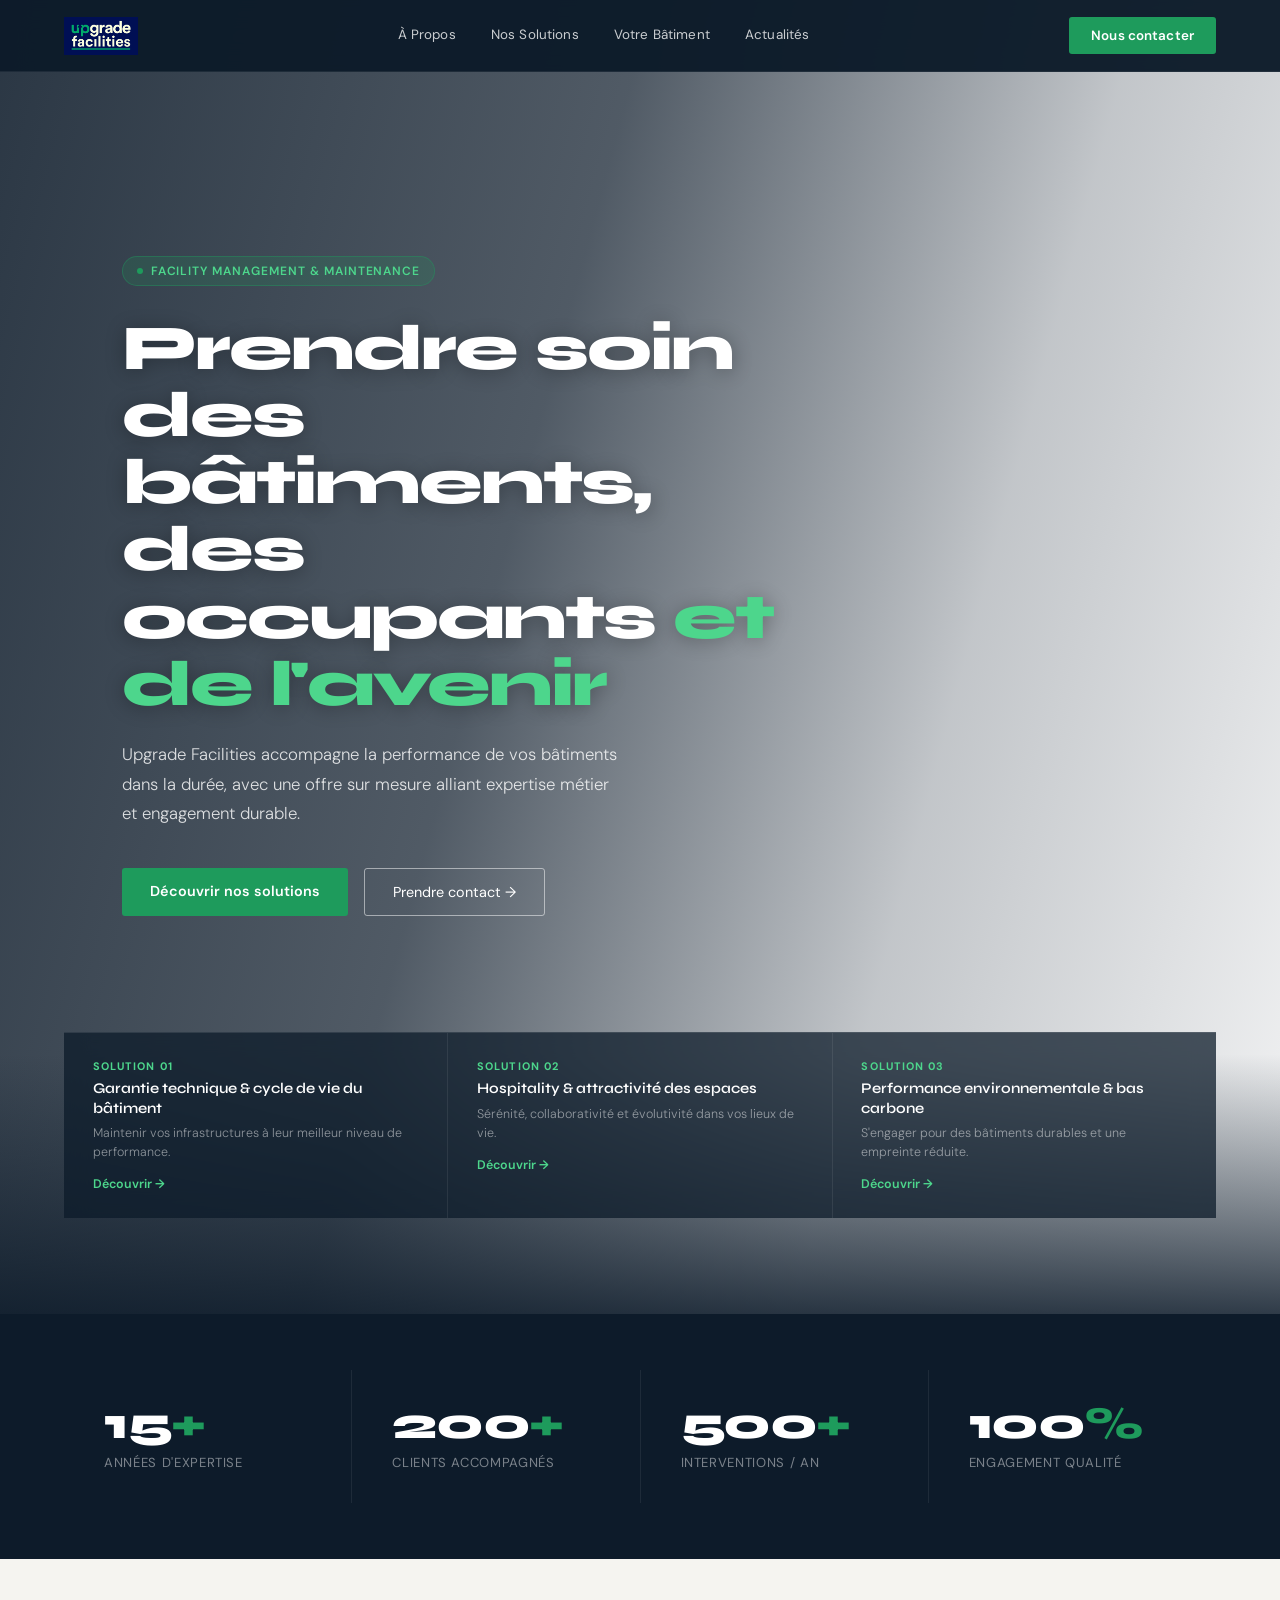
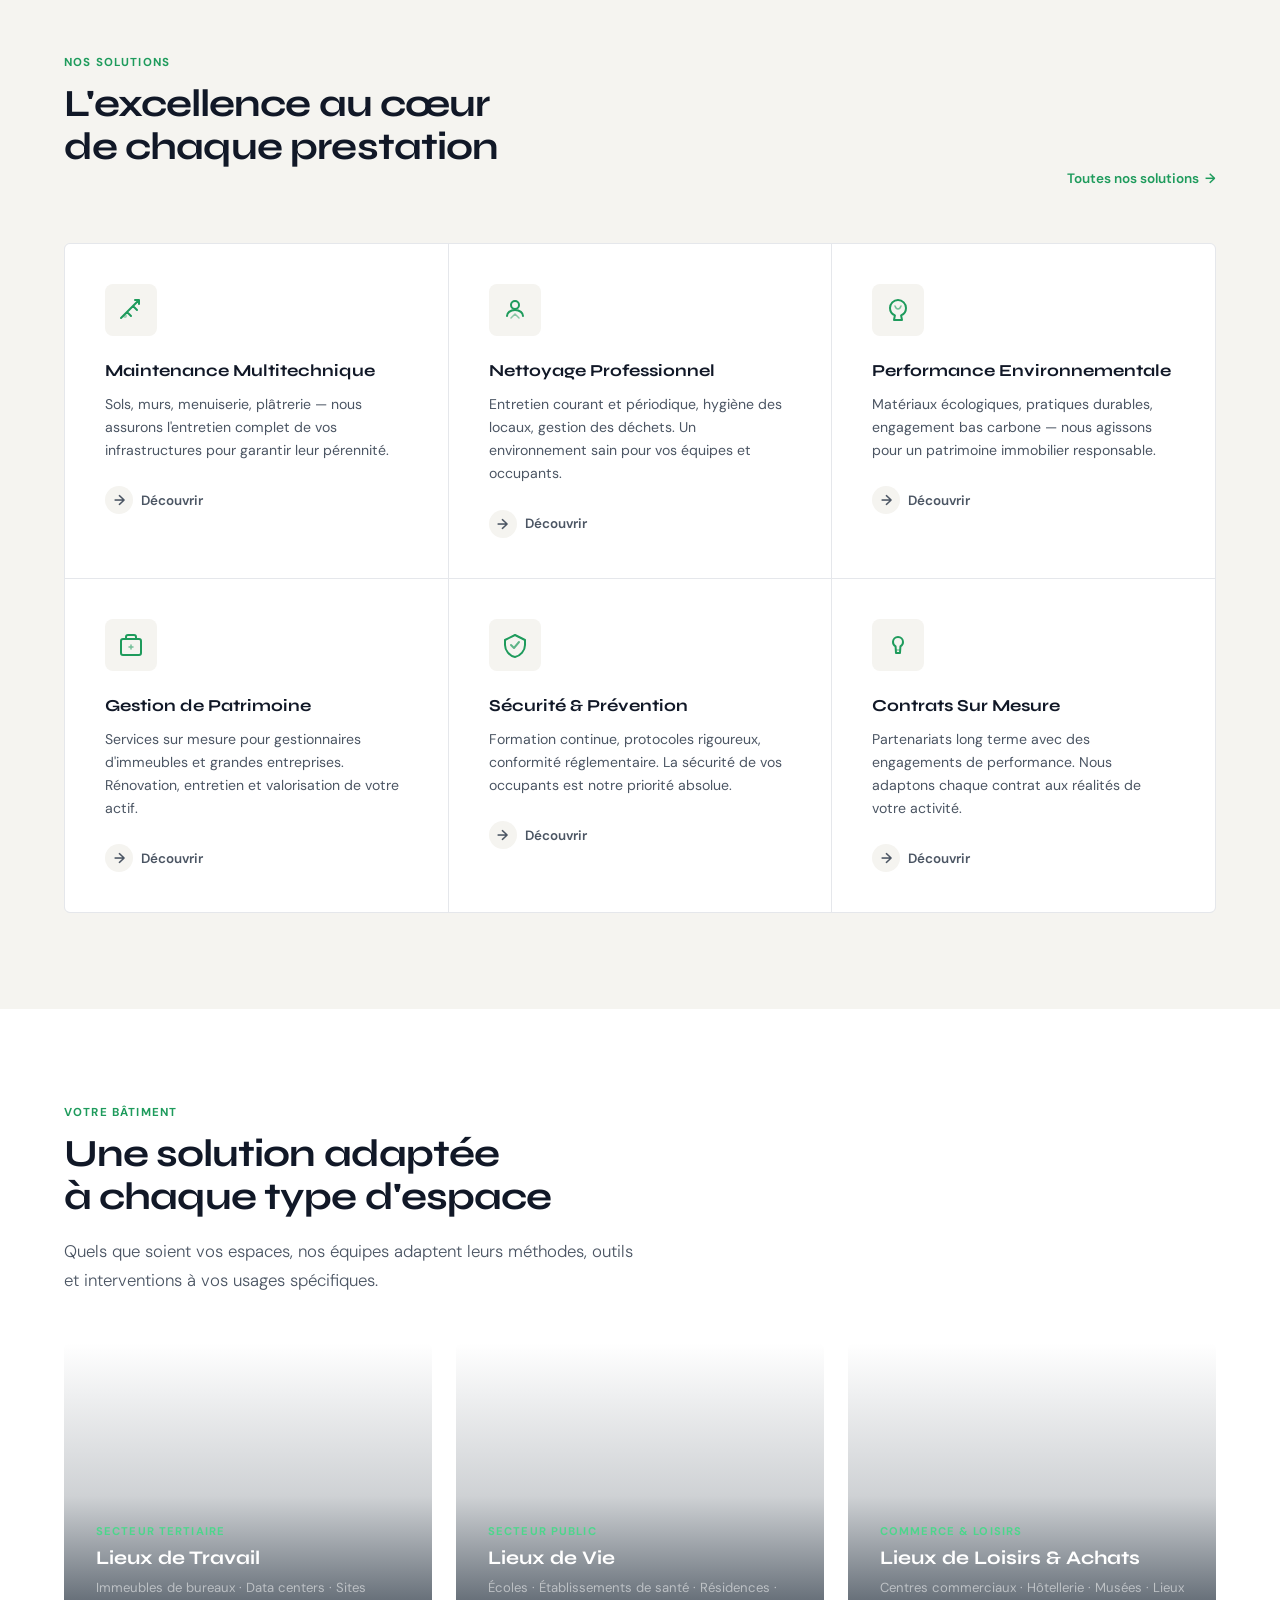
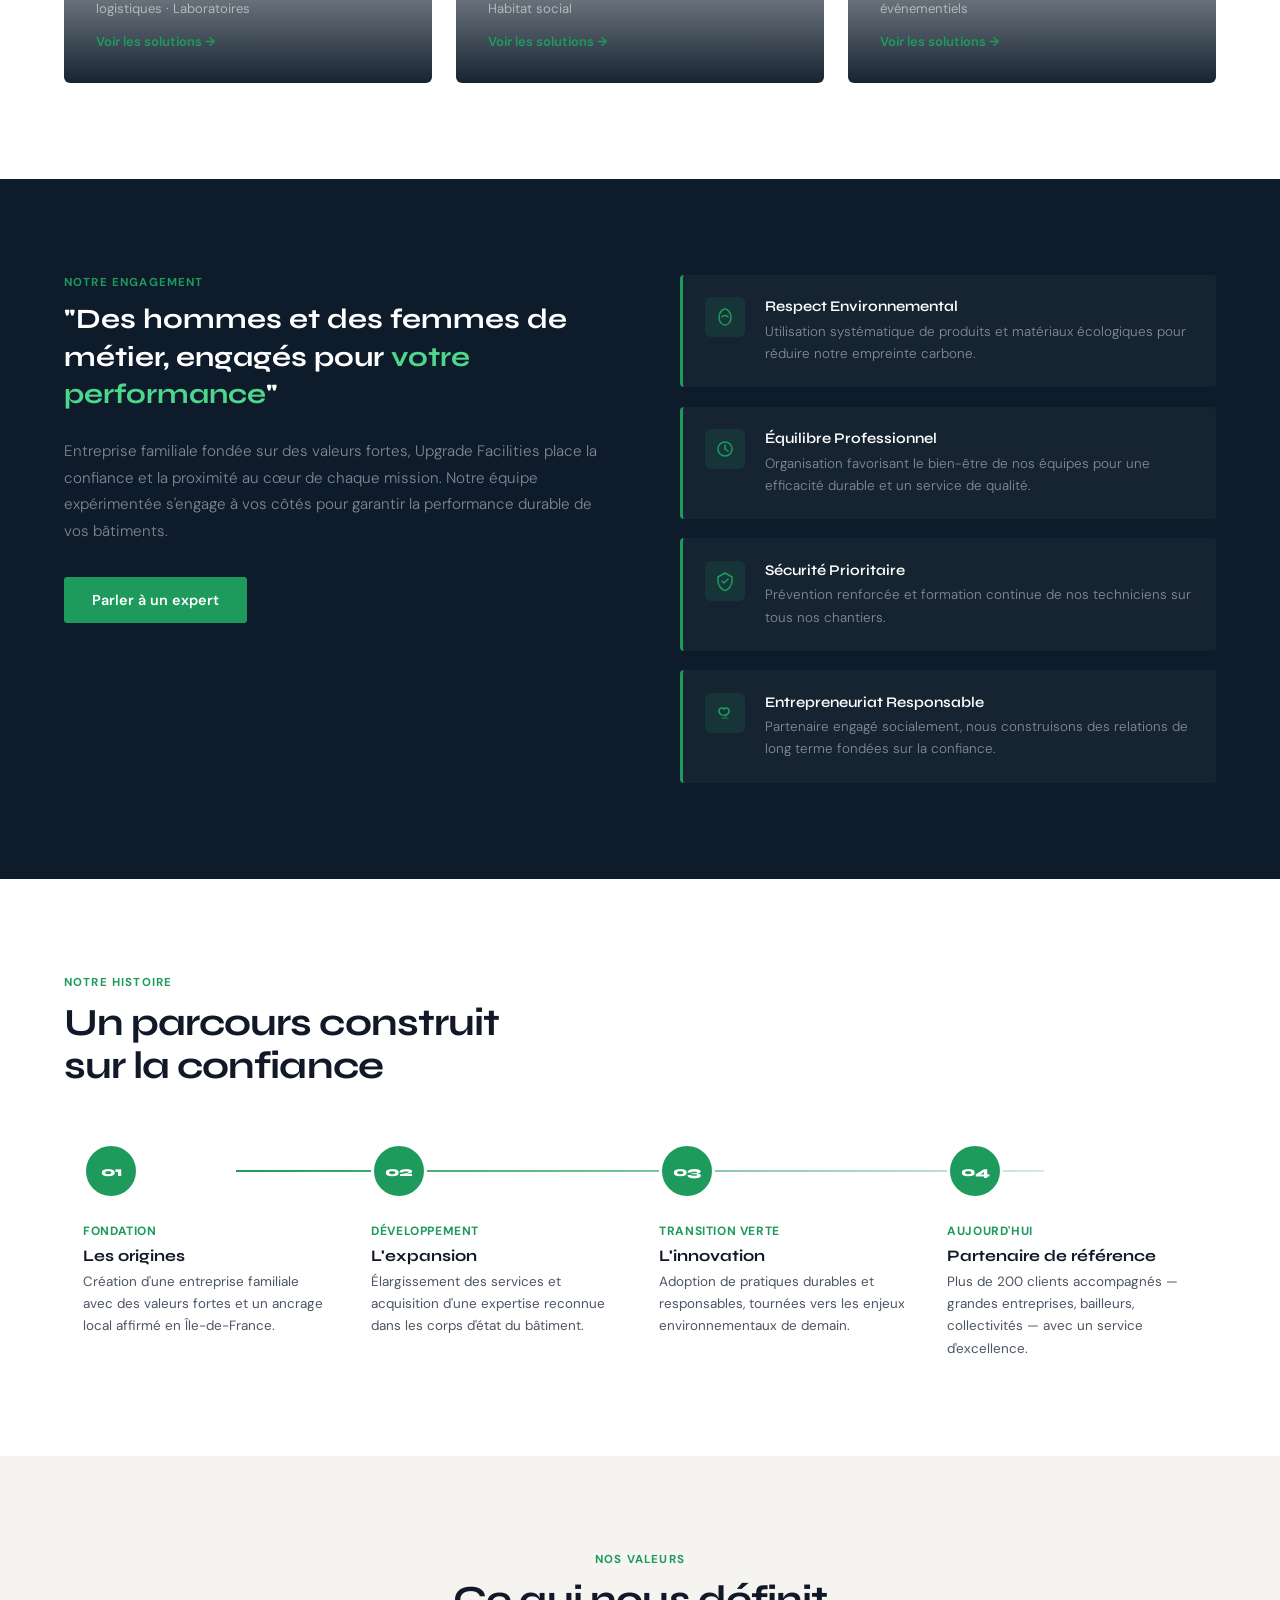
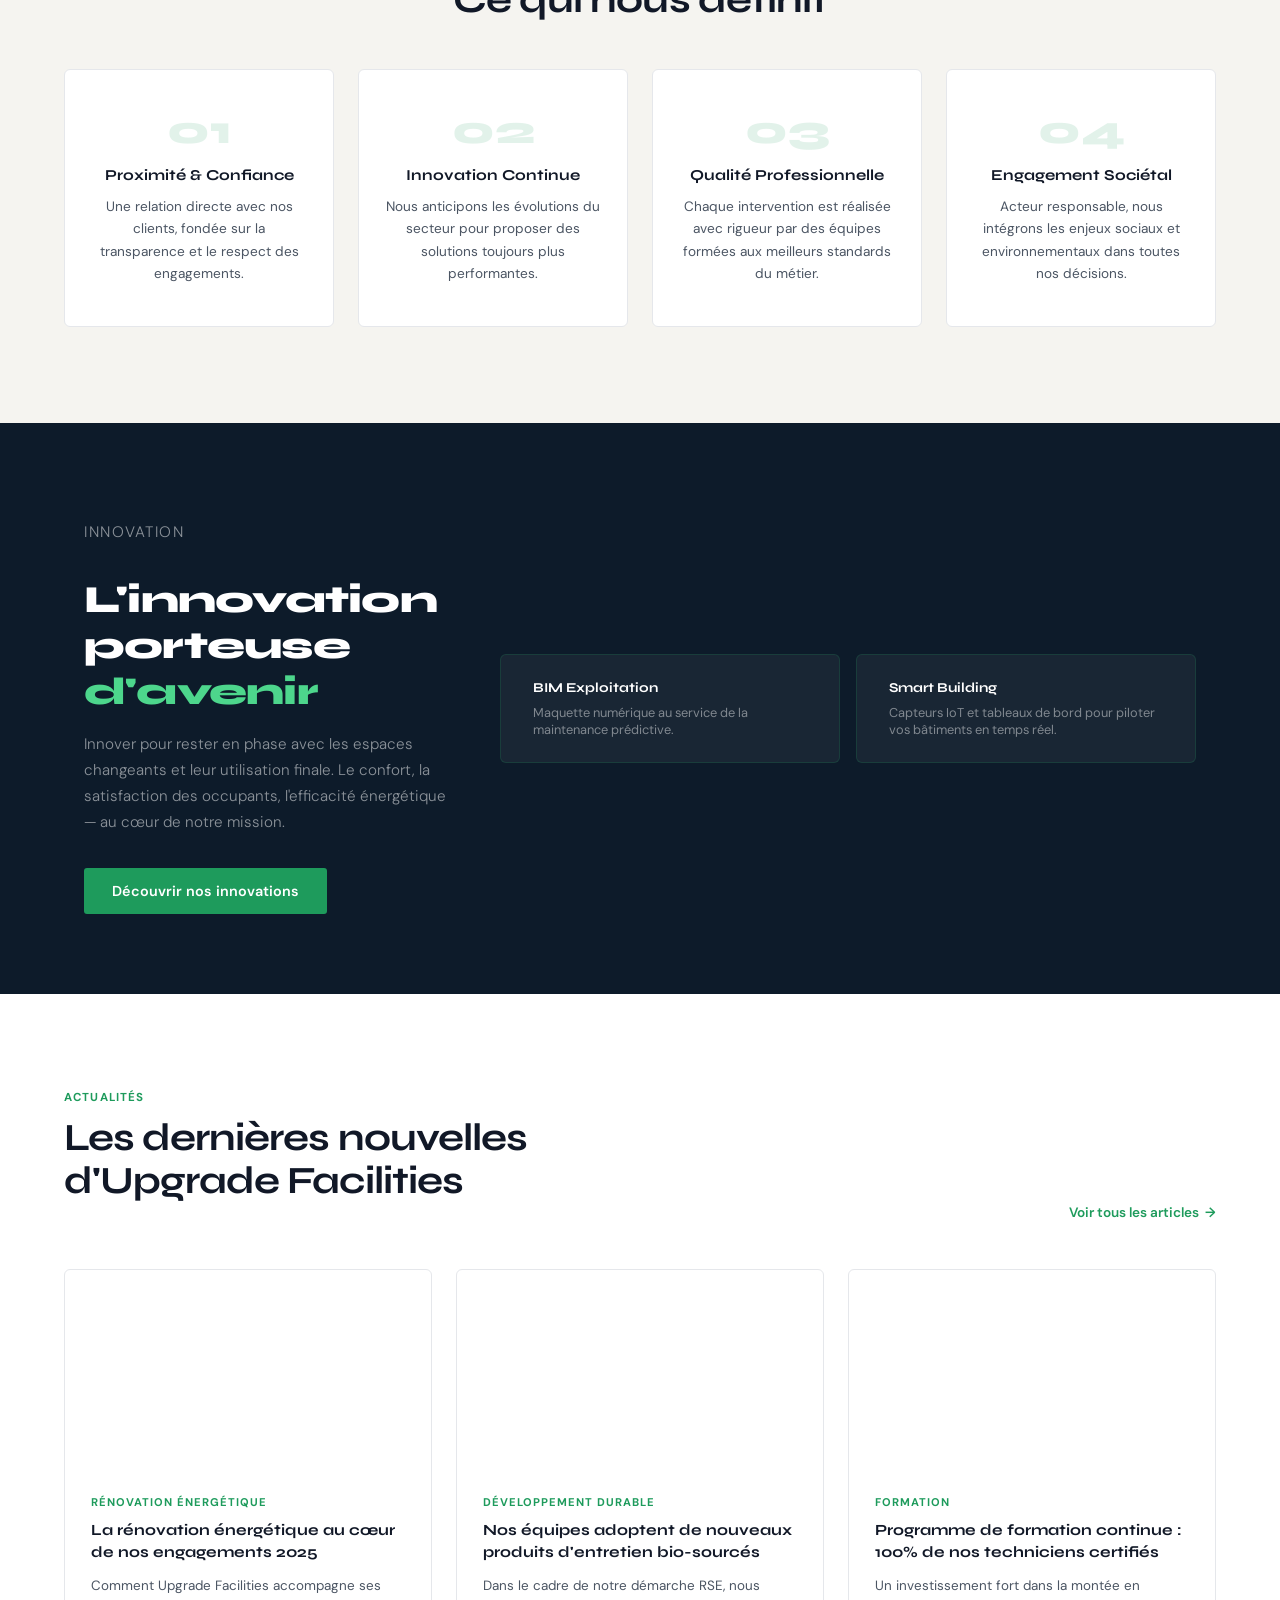
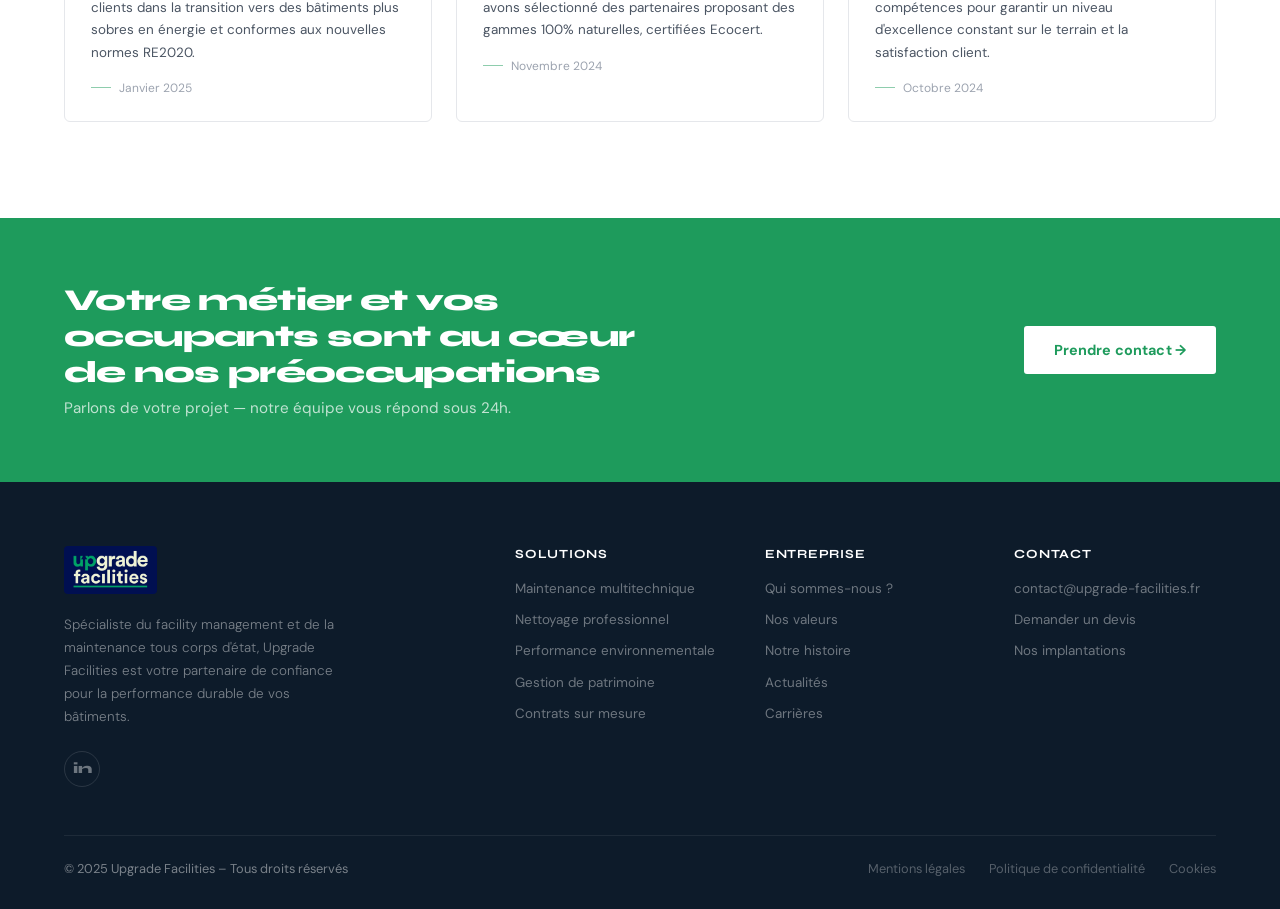
==== index.html @ ddbb6e80 "Add files via upload" ====
<!DOCTYPE html>
<html lang="fr">
<head>
<meta charset="UTF-8">
<meta name="viewport" content="width=device-width, initial-scale=1.0">
<title>Upgrade Facilities – Facility Management & Maintenance</title>
<meta name="description" content="Upgrade Facilities, spécialiste du facility management et de la maintenance tous corps d'état. Solutions sur mesure pour la performance durable de vos bâtiments.">
<link href="https://fonts.googleapis.com/css2?family=Syne:wght@400;600;700;800&family=DM+Sans:ital,wght@0,300;0,400;0,500;1,300&display=swap" rel="stylesheet">
<link rel="stylesheet" href="style.css">
</head>
<body>

<!-- NAV -->
<nav id="navbar">
  <div class="nav-inner">
    <a href="#" class="nav-logo"><img src="[data-uri]" alt="Upgrade Facilities"></a>
    <ul class="nav-links">
      <li class="nav-item">
        <a href="#histoire">À Propos</a>
        <div class="dropdown">
          <a href="#histoire">Qui sommes-nous ?</a>
          <a href="#histoire">Nos valeurs</a>
          <a href="#histoire">Notre histoire</a>
        </div>
      </li>
      <li class="nav-item">
        <a href="#solutions">Nos Solutions</a>
        <div class="dropdown">
          <a href="#solutions">Maintenance multitechnique</a>
          <a href="#solutions">Nettoyage professionnel</a>
          <a href="#solutions">Performance environnementale</a>
          <a href="#solutions">Gestion de patrimoine</a>
          <a href="#solutions">Sécurité &amp; Prévention</a>
        </div>
      </li>
      <li class="nav-item">
        <a href="#batiments">Votre Bâtiment</a>
        <div class="dropdown">
          <a href="#batiments">Lieux de travail</a>
          <a href="#batiments">Lieux de vie</a>
          <a href="#batiments">Lieux de loisirs / achats</a>
        </div>
      </li>
      <li class="nav-item"><a href="#actualites">Actualités</a></li>
    </ul>
    <a href="#contact" class="nav-cta">Nous contacter</a>
    <button class="hamburger" id="hamburger" aria-label="Menu" aria-expanded="false">
      <span></span><span></span><span></span>
    </button>
  </div>
</nav>

<!-- MOBILE MENU -->
<div class="mobile-menu" id="mobileMenu">
  <a href="#histoire" class="mobile-link">À Propos</a>
  <a href="#solutions" class="mobile-link">Nos Solutions</a>
  <a href="#batiments" class="mobile-link">Votre Bâtiment</a>
  <a href="#actualites" class="mobile-link">Actualités</a>
  <a href="#contact" class="cta-mobile">Nous contacter →</a>
</div>

<!-- HERO -->
<section class="hero">
  <div class="hero-photo"></div>
  <div class="hero-overlay"></div>
  <div class="hero-overlay-bottom"></div>
  <div class="hero-inner">
    <div class="hero-tag">Facility Management &amp; Maintenance</div>
    <h1>Prendre soin des bâtiments,<br>des occupants <em>et de l'avenir</em></h1>
    <p class="hero-sub">Upgrade Facilities accompagne la performance de vos bâtiments dans la durée, avec une offre sur mesure alliant expertise métier et engagement durable.</p>
    <div class="hero-actions">
      <a href="#solutions" class="btn-green">Découvrir nos solutions</a>
      <a href="#contact" class="btn-outline">Prendre contact →</a>
    </div>
  </div>
  <div class="hero-solutions fade-in">
    <a href="#solutions" class="hero-sol-item">
      <span class="hero-sol-label">Solution 01</span>
      <span class="hero-sol-title">Garantie technique &amp; cycle de vie du bâtiment</span>
      <span class="hero-sol-desc">Maintenir vos infrastructures à leur meilleur niveau de performance.</span>
      <span class="hero-sol-link">Découvrir →</span>
    </a>
    <a href="#solutions" class="hero-sol-item">
      <span class="hero-sol-label">Solution 02</span>
      <span class="hero-sol-title">Hospitality &amp; attractivité des espaces</span>
      <span class="hero-sol-desc">Sérénité, collaborativité et évolutivité dans vos lieux de vie.</span>
      <span class="hero-sol-link">Découvrir →</span>
    </a>
    <a href="#solutions" class="hero-sol-item">
      <span class="hero-sol-label">Solution 03</span>
      <span class="hero-sol-title">Performance environnementale &amp; bas carbone</span>
      <span class="hero-sol-desc">S'engager pour des bâtiments durables et une empreinte réduite.</span>
      <span class="hero-sol-link">Découvrir →</span>
    </a>
  </div>
</section>

<!-- CHIFFRES CLÉS -->
<div class="kpis">
  <div class="kpis-inner">
    <div class="kpi-item">
      <div class="kpi-num">15<span>+</span></div>
      <div class="kpi-label">Années d'expertise</div>
    </div>
    <div class="kpi-item">
      <div class="kpi-num">200<span>+</span></div>
      <div class="kpi-label">Clients accompagnés</div>
    </div>
    <div class="kpi-item">
      <div class="kpi-num">500<span>+</span></div>
      <div class="kpi-label">Interventions / an</div>
    </div>
    <div class="kpi-item">
      <div class="kpi-num">100<span>%</span></div>
      <div class="kpi-label">Engagement qualité</div>
    </div>
  </div>
</div>

<!-- SOLUTIONS -->
<section class="solutions" id="solutions">
  <div class="section-inner">
    <div class="solutions-header fade-in">
      <div>
        <p class="section-tag">Nos Solutions</p>
        <h2 class="section-title">L'excellence au cœur<br>de chaque prestation</h2>
      </div>
      <a href="#contact" class="link-more">Toutes nos solutions</a>
    </div>
    <div class="solutions-grid fade-in">
      <div class="solution-card sol-card-1">
        <div class="sol-icon">
          <svg viewBox="0 0 28 28" fill="none" xmlns="http://www.w3.org/2000/svg">
            <path d="M4 22L10 16M10 16L14 20M10 16L16 10M16 10L20 14M16 10L22 4M22 4L18 4M22 4L22 8" stroke="#1E9B5C" stroke-width="2" stroke-linecap="round" stroke-linejoin="round"/>
            <circle cx="8" cy="20" r="2" fill="#1E9B5C" opacity="0.4"/>
          </svg>
        </div>
        <div class="sol-title">Maintenance Multitechnique</div>
        <p class="sol-desc">Sols, murs, menuiserie, plâtrerie — nous assurons l'entretien complet de vos infrastructures pour garantir leur pérennité.</p>
        <a href="#contact" class="sol-link"><span class="sol-link-arrow">→</span> Découvrir</a>
      </div>
      <div class="solution-card sol-card-2">
        <div class="sol-icon">
          <svg viewBox="0 0 28 28" fill="none" xmlns="http://www.w3.org/2000/svg">
            <path d="M6 20C6 17 9 14 14 14C19 14 22 17 22 20" stroke="#1E9B5C" stroke-width="2" stroke-linecap="round"/>
            <circle cx="14" cy="9" r="4" stroke="#1E9B5C" stroke-width="2"/>
            <path d="M10 22L14 18L18 22" stroke="#1E9B5C" stroke-width="1.5" stroke-linecap="round" stroke-linejoin="round" opacity="0.5"/>
          </svg>
        </div>
        <div class="sol-title">Nettoyage Professionnel</div>
        <p class="sol-desc">Entretien courant et périodique, hygiène des locaux, gestion des déchets. Un environnement sain pour vos équipes et occupants.</p>
        <a href="#contact" class="sol-link"><span class="sol-link-arrow">→</span> Découvrir</a>
      </div>
      <div class="solution-card sol-card-3">
        <div class="sol-icon">
          <svg viewBox="0 0 28 28" fill="none" xmlns="http://www.w3.org/2000/svg">
            <path d="M14 4C9.58 4 6 7.58 6 12C6 15.31 8.03 18.14 10.9 19.39L10 24H18L17.1 19.39C19.97 18.14 22 15.31 22 12C22 7.58 18.42 4 14 4Z" stroke="#1E9B5C" stroke-width="2" stroke-linejoin="round"/>
            <path d="M11 10C11 10 12 13 14 13C16 13 17 10 17 10" stroke="#1E9B5C" stroke-width="1.5" stroke-linecap="round" opacity="0.6"/>
          </svg>
        </div>
        <div class="sol-title">Performance Environnementale</div>
        <p class="sol-desc">Matériaux écologiques, pratiques durables, engagement bas carbone — nous agissons pour un patrimoine immobilier responsable.</p>
        <a href="#contact" class="sol-link"><span class="sol-link-arrow">→</span> Découvrir</a>
      </div>
      <div class="solution-card sol-card-4">
        <div class="sol-icon">
          <svg viewBox="0 0 28 28" fill="none" xmlns="http://www.w3.org/2000/svg">
            <rect x="4" y="8" width="20" height="16" rx="2" stroke="#1E9B5C" stroke-width="2"/>
            <path d="M9 8V6C9 4.9 9.9 4 11 4H17C18.1 4 19 4.9 19 6V8" stroke="#1E9B5C" stroke-width="2"/>
            <path d="M14 14V18M12 16H16" stroke="#1E9B5C" stroke-width="1.5" stroke-linecap="round" opacity="0.6"/>
          </svg>
        </div>
        <div class="sol-title">Gestion de Patrimoine</div>
        <p class="sol-desc">Services sur mesure pour gestionnaires d'immeubles et grandes entreprises. Rénovation, entretien et valorisation de votre actif.</p>
        <a href="#contact" class="sol-link"><span class="sol-link-arrow">→</span> Découvrir</a>
      </div>
      <div class="solution-card sol-card-5">
        <div class="sol-icon">
          <svg viewBox="0 0 28 28" fill="none" xmlns="http://www.w3.org/2000/svg">
            <path d="M14 4L4 9V14C4 19.5 8.4 24.7 14 26C19.6 24.7 24 19.5 24 14V9L14 4Z" stroke="#1E9B5C" stroke-width="2" stroke-linejoin="round"/>
            <path d="M10 14L13 17L18 11" stroke="#1E9B5C" stroke-width="2" stroke-linecap="round" stroke-linejoin="round" opacity="0.7"/>
          </svg>
        </div>
        <div class="sol-title">Sécurité &amp; Prévention</div>
        <p class="sol-desc">Formation continue, protocoles rigoureux, conformité réglementaire. La sécurité de vos occupants est notre priorité absolue.</p>
        <a href="#contact" class="sol-link"><span class="sol-link-arrow">→</span> Découvrir</a>
      </div>
      <div class="solution-card sol-card-6">
        <div class="sol-icon">
          <svg viewBox="0 0 28 28" fill="none" xmlns="http://www.w3.org/2000/svg">
            <path d="M9 11C9 8.24 11.24 6 14 6C16.76 6 19 8.24 19 11C19 12.9 17.96 14.56 16.42 15.44L16 22H12L11.58 15.44C10.04 14.56 9 12.9 9 11Z" stroke="#1E9B5C" stroke-width="2" stroke-linejoin="round"/>
            <path d="M12 19H16" stroke="#1E9B5C" stroke-width="1.5" stroke-linecap="round" opacity="0.5"/>
          </svg>
        </div>
        <div class="sol-title">Contrats Sur Mesure</div>
        <p class="sol-desc">Partenariats long terme avec des engagements de performance. Nous adaptons chaque contrat aux réalités de votre activité.</p>
        <a href="#contact" class="sol-link"><span class="sol-link-arrow">→</span> Découvrir</a>
      </div>
    </div>
  </div>
</section>

<!-- BÂTIMENTS -->
<section id="batiments">
  <div class="section-inner">
    <div class="fade-in">
      <p class="section-tag">Votre Bâtiment</p>
      <h2 class="section-title">Une solution adaptée<br>à chaque type d'espace</h2>
      <p class="section-subtitle">Quels que soient vos espaces, nos équipes adaptent leurs méthodes, outils et interventions à vos usages spécifiques.</p>
    </div>
    <div class="batiments-grid fade-in">
      <!-- Lieux de travail: modern office building scene -->
      <div class="bat-card">
        <div class="bat-card-bg" style="background-image:url('https://images.unsplash.com/photo-1497366216548-37526070297c?auto=format&fit=crop&w=800&q=80');background-size:cover;background-position:center;"></div>
        <div class="bat-card-overlay"></div>
        <div class="bat-card-content">
          <p class="bat-cat">Secteur Tertiaire</p>
          <h3 class="bat-title">Lieux de Travail</h3>
          <p class="bat-items">Immeubles de bureaux · Data centers · Sites logistiques · Laboratoires</p>
          <a href="#contact" class="bat-link">Voir les solutions →</a>
        </div>
      </div>
      <!-- Lieux de vie: school / healthcare building -->
      <div class="bat-card">
        <div class="bat-card-bg" style="background-image:url('https://images.unsplash.com/photo-1580582932707-520aed937b7b?auto=format&fit=crop&w=800&q=80');background-size:cover;background-position:center;"></div>
        <div class="bat-card-overlay"></div>
        <div class="bat-card-content">
          <p class="bat-cat">Secteur Public</p>
          <h3 class="bat-title">Lieux de Vie</h3>
          <p class="bat-items">Écoles · Établissements de santé · Résidences · Habitat social</p>
          <a href="#contact" class="bat-link">Voir les solutions →</a>
        </div>
      </div>
      <!-- Lieux de loisirs: hotel / shopping -->
      <div class="bat-card">
        <div class="bat-card-bg" style="background-image:url('https://images.unsplash.com/photo-1555396273-367ea4eb4db5?auto=format&fit=crop&w=800&q=80');background-size:cover;background-position:center;"></div>
        <div class="bat-card-overlay"></div>
        <div class="bat-card-content">
          <p class="bat-cat">Commerce &amp; Loisirs</p>
          <h3 class="bat-title">Lieux de Loisirs &amp; Achats</h3>
          <p class="bat-items">Centres commerciaux · Hôtellerie · Musées · Lieux événementiels</p>
          <a href="#contact" class="bat-link">Voir les solutions →</a>
        </div>
      </div>
    </div>
  </div>
</section>

<!-- ENGAGEMENT -->
<section class="engagement">
  <div class="section-inner">
    <div class="engage-grid">
      <div class="fade-in">
        <p class="section-tag">Notre Engagement</p>
        <div class="big-quote">"Des hommes et des femmes de métier, engagés pour <span>votre performance</span>"</div>
        <p style="color:rgba(255,255,255,0.48);font-size:0.95rem;line-height:1.75;font-weight:300;margin-bottom:2rem;">Entreprise familiale fondée sur des valeurs fortes, Upgrade Facilities place la confiance et la proximité au cœur de chaque mission. Notre équipe expérimentée s'engage à vos côtés pour garantir la performance durable de vos bâtiments.</p>
        <a href="#contact" class="btn-green">Parler à un expert</a>
      </div>
      <div class="engage-items fade-in">
        <div class="engage-item">
          <div class="engage-icon">
            <svg viewBox="0 0 20 20" fill="none" xmlns="http://www.w3.org/2000/svg">
              <path d="M10 2C8 2 4 5 4 10C4 15 7 18 10 18C13 18 16 15 16 10C16 5 12 2 10 2Z" stroke="#1E9B5C" stroke-width="1.5"/>
              <path d="M7 10C8 8 12 8 13 10" stroke="#1E9B5C" stroke-width="1.5" stroke-linecap="round"/>
            </svg>
          </div>
          <div class="engage-text">
            <h4>Respect Environnemental</h4>
            <p>Utilisation systématique de produits et matériaux écologiques pour réduire notre empreinte carbone.</p>
          </div>
        </div>
        <div class="engage-item">
          <div class="engage-icon">
            <svg viewBox="0 0 20 20" fill="none" xmlns="http://www.w3.org/2000/svg">
              <circle cx="10" cy="10" r="7" stroke="#1E9B5C" stroke-width="1.5"/>
              <path d="M10 6V10L13 12" stroke="#1E9B5C" stroke-width="1.5" stroke-linecap="round"/>
            </svg>
          </div>
          <div class="engage-text">
            <h4>Équilibre Professionnel</h4>
            <p>Organisation favorisant le bien-être de nos équipes pour une efficacité durable et un service de qualité.</p>
          </div>
        </div>
        <div class="engage-item">
          <div class="engage-icon">
            <svg viewBox="0 0 20 20" fill="none" xmlns="http://www.w3.org/2000/svg">
              <path d="M10 2L3 6V10C3 14.4 6.1 18.5 10 19.5C13.9 18.5 17 14.4 17 10V6L10 2Z" stroke="#1E9B5C" stroke-width="1.5" stroke-linejoin="round"/>
              <path d="M7 10L9 12L13 8" stroke="#1E9B5C" stroke-width="1.5" stroke-linecap="round" stroke-linejoin="round"/>
            </svg>
          </div>
          <div class="engage-text">
            <h4>Sécurité Prioritaire</h4>
            <p>Prévention renforcée et formation continue de nos techniciens sur tous nos chantiers.</p>
          </div>
        </div>
        <div class="engage-item">
          <div class="engage-icon">
            <svg viewBox="0 0 20 20" fill="none" xmlns="http://www.w3.org/2000/svg">
              <path d="M7 12C7 12 4 11 4 8C4 6.3 5.3 5 7 5C7.9 5 8.7 5.4 9.2 6C9.5 5.4 10.2 5 11 5C12.7 5 14 6.3 14 8C14 11 11 12 11 12" stroke="#1E9B5C" stroke-width="1.5" stroke-linecap="round"/>
              <path d="M9 12C9.3 13 10.7 13 11 12" stroke="#1E9B5C" stroke-width="1.5" stroke-linecap="round"/>
              <path d="M7 15H13" stroke="#1E9B5C" stroke-width="1.5" stroke-linecap="round" opacity="0.5"/>
            </svg>
          </div>
          <div class="engage-text">
            <h4>Entrepreneuriat Responsable</h4>
            <p>Partenaire engagé socialement, nous construisons des relations de long terme fondées sur la confiance.</p>
          </div>
        </div>
      </div>
    </div>
  </div>
</section>

<!-- HISTOIRE -->
<section id="histoire">
  <div class="section-inner">
    <div class="fade-in">
      <p class="section-tag">Notre Histoire</p>
      <h2 class="section-title">Un parcours construit<br>sur la confiance</h2>
    </div>
    <div class="histoire-timeline fade-in">
      <div class="timeline-step">
        <div class="timeline-dot">01</div>
        <div class="timeline-date">Fondation</div>
        <div class="timeline-year">Les origines</div>
        <p class="timeline-label">Création d'une entreprise familiale avec des valeurs fortes et un ancrage local affirmé en Île-de-France.</p>
      </div>
      <div class="timeline-step">
        <div class="timeline-dot">02</div>
        <div class="timeline-date">Développement</div>
        <div class="timeline-year">L'expansion</div>
        <p class="timeline-label">Élargissement des services et acquisition d'une expertise reconnue dans les corps d'état du bâtiment.</p>
      </div>
      <div class="timeline-step">
        <div class="timeline-dot">03</div>
        <div class="timeline-date">Transition verte</div>
        <div class="timeline-year">L'innovation</div>
        <p class="timeline-label">Adoption de pratiques durables et responsables, tournées vers les enjeux environnementaux de demain.</p>
      </div>
      <div class="timeline-step">
        <div class="timeline-dot">04</div>
        <div class="timeline-date">Aujourd'hui</div>
        <div class="timeline-year">Partenaire de référence</div>
        <p class="timeline-label">Plus de 200 clients accompagnés — grandes entreprises, bailleurs, collectivités — avec un service d'excellence.</p>
      </div>
    </div>
  </div>
</section>

<!-- VALEURS -->
<section class="valeurs">
  <div class="section-inner">
    <div class="fade-in" style="text-align:center;margin-bottom:0.5rem;">
      <p class="section-tag">Nos Valeurs</p>
      <h2 class="section-title">Ce qui nous définit</h2>
    </div>
    <div class="valeurs-grid fade-in">
      <div class="valeur-card">
        <div class="valeur-num">01</div>
        <h3>Proximité & Confiance</h3>
        <p>Une relation directe avec nos clients, fondée sur la transparence et le respect des engagements.</p>
      </div>
      <div class="valeur-card">
        <div class="valeur-num">02</div>
        <h3>Innovation Continue</h3>
        <p>Nous anticipons les évolutions du secteur pour proposer des solutions toujours plus performantes.</p>
      </div>
      <div class="valeur-card">
        <div class="valeur-num">03</div>
        <h3>Qualité Professionnelle</h3>
        <p>Chaque intervention est réalisée avec rigueur par des équipes formées aux meilleurs standards du métier.</p>
      </div>
      <div class="valeur-card">
        <div class="valeur-num">04</div>
        <h3>Engagement Sociétal</h3>
        <p>Acteur responsable, nous intégrons les enjeux sociaux et environnementaux dans toutes nos décisions.</p>
      </div>
    </div>
  </div>
</section>

<!-- INNOVATION BAND (inspiré Vinci) -->
<section class="innovation">
  <div class="innovation-bg"></div>
  <div class="innovation-inner">
    <div class="fade-in">
      <p class="section-tag">Innovation</p>
      <h2>L'innovation porteuse <span>d'avenir</span></h2>
      <p>Innover pour rester en phase avec les espaces changeants et leur utilisation finale. Le confort, la satisfaction des occupants, l'efficacité énergétique — au cœur de notre mission.</p>
      <a href="#contact" class="btn-green">Découvrir nos innovations</a>
    </div>
    <div class="fade-in" style="display:flex;gap:1rem;flex-wrap:wrap;">
      <div style="background:rgba(255,255,255,0.05);border:1px solid rgba(30,155,92,0.2);border-radius:6px;padding:1.5rem 2rem;flex:1;min-width:180px;">
        <div style="font-family:'Syne',sans-serif;font-weight:700;font-size:0.85rem;color:var(--white);margin-bottom:0.5rem;">BIM Exploitation</div>
        <div style="font-size:0.8rem;color:rgba(255,255,255,0.45);">Maquette numérique au service de la maintenance prédictive.</div>
      </div>
      <div style="background:rgba(255,255,255,0.05);border:1px solid rgba(30,155,92,0.2);border-radius:6px;padding:1.5rem 2rem;flex:1;min-width:180px;">
        <div style="font-family:'Syne',sans-serif;font-weight:700;font-size:0.85rem;color:var(--white);margin-bottom:0.5rem;">Smart Building</div>
        <div style="font-size:0.8rem;color:rgba(255,255,255,0.45);">Capteurs IoT et tableaux de bord pour piloter vos bâtiments en temps réel.</div>
      </div>
    </div>
  </div>
</section>

<!-- ACTUALITÉS -->
<section id="actualites">
  <div class="section-inner">
    <div class="actu-header fade-in">
      <div>
        <p class="section-tag">Actualités</p>
        <h2 class="section-title">Les dernières nouvelles<br>d'Upgrade Facilities</h2>
      </div>
      <a href="#" class="link-more">Voir tous les articles</a>
    </div>
    <div class="actu-grid fade-in">
      <!-- Actu 1: renovation energetique – warm tones building renovation SVG -->
      <div class="actu-card">
        <div class="actu-thumb">
          <div class="actu-thumb-img" style="background-image:url('https://images.unsplash.com/photo-1504307651254-35680f356dfd?auto=format&fit=crop&w=800&q=80');background-size:cover;background-position:center;"></div>
        </div>
        <div class="actu-body">
          <p class="actu-tag">Rénovation énergétique</p>
          <h3 class="actu-title">La rénovation énergétique au cœur de nos engagements 2025</h3>
          <p class="actu-excerpt">Comment Upgrade Facilities accompagne ses clients dans la transition vers des bâtiments plus sobres en énergie et conformes aux nouvelles normes RE2020.</p>
          <div class="actu-meta">Janvier 2025</div>
        </div>
      </div>
      <!-- Actu 2: développement durable – green nature office SVG -->
      <div class="actu-card">
        <div class="actu-thumb">
          <div class="actu-thumb-img" style="background-image:url('https://images.unsplash.com/photo-1473341304170-971dccb5ac1e?auto=format&fit=crop&w=800&q=80');background-size:cover;background-position:center;"></div>
        </div>
        <div class="actu-body">
          <p class="actu-tag">Développement Durable</p>
          <h3 class="actu-title">Nos équipes adoptent de nouveaux produits d'entretien bio-sourcés</h3>
          <p class="actu-excerpt">Dans le cadre de notre démarche RSE, nous avons sélectionné des partenaires proposant des gammes 100% naturelles, certifiées Ecocert.</p>
          <div class="actu-meta">Novembre 2024</div>
        </div>
      </div>
      <!-- Actu 3: formation – professional training SVG -->
      <div class="actu-card">
        <div class="actu-thumb">
          <div class="actu-thumb-img" style="background-image:url('https://images.unsplash.com/photo-1524178232363-1fb2b075b655?auto=format&fit=crop&w=800&q=80');background-size:cover;background-position:center;"></div>
        </div>
        <div class="actu-body">
          <p class="actu-tag">Formation</p>
          <h3 class="actu-title">Programme de formation continue : 100% de nos techniciens certifiés</h3>
          <p class="actu-excerpt">Un investissement fort dans la montée en compétences pour garantir un niveau d'excellence constant sur le terrain et la satisfaction client.</p>
          <div class="actu-meta">Octobre 2024</div>
        </div>
      </div>
    </div>
  </div>
</section>

<!-- CTA CONTACT -->
<div class="contact-band" id="contact">
  <div class="contact-band-inner">
    <div>
      <h2>Votre métier et vos occupants sont au cœur de nos préoccupations</h2>
      <p>Parlons de votre projet — notre équipe vous répond sous 24h.</p>
    </div>
    <a href="mailto:contact@upgrade-facilities.fr" class="btn-white">Prendre contact →</a>
  </div>
</div>

<!-- FOOTER -->
<footer>
  <div class="footer-inner">
    <div class="footer-top">
      <div>
        <img src="[data-uri]" alt="Upgrade Facilities" class="footer-brand-logo">
        <p style="font-size:0.84rem;line-height:1.72;font-weight:300;max-width:280px;">Spécialiste du facility management et de la maintenance tous corps d'état, Upgrade Facilities est votre partenaire de confiance pour la performance durable de vos bâtiments.</p>
        <div class="social-links">
          <a href="#" title="LinkedIn" aria-label="LinkedIn" style="width:36px;height:36px;font-size:0.9rem;font-weight:800;">in</a>
        </div>
      </div>
      <div class="footer-col">
        <h4>Solutions</h4>
        <ul>
          <li><a href="#solutions">Maintenance multitechnique</a></li>
          <li><a href="#solutions">Nettoyage professionnel</a></li>
          <li><a href="#solutions">Performance environnementale</a></li>
          <li><a href="#solutions">Gestion de patrimoine</a></li>
          <li><a href="#solutions">Contrats sur mesure</a></li>
        </ul>
      </div>
      <div class="footer-col">
        <h4>Entreprise</h4>
        <ul>
          <li><a href="#histoire">Qui sommes-nous ?</a></li>
          <li><a href="#histoire">Nos valeurs</a></li>
          <li><a href="#histoire">Notre histoire</a></li>
          <li><a href="#actualites">Actualités</a></li>
          <li><a href="#contact">Carrières</a></li>
        </ul>
      </div>
      <div class="footer-col">
        <h4>Contact</h4>
        <ul>
          <li><a href="mailto:contact@upgrade-facilities.fr">contact@upgrade-facilities.fr</a></li>
          <li><a href="#contact">Demander un devis</a></li>
          <li><a href="#contact">Nos implantations</a></li>
        </ul>
      </div>
    </div>
    <div class="footer-bottom">
      <p>© 2025 Upgrade Facilities – Tous droits réservés</p>
      <div class="footer-legal">
        <a href="#">Mentions légales</a>
        <a href="#">Politique de confidentialité</a>
        <a href="#">Cookies</a>
      </div>
    </div>
  </div>
</footer>

<script>
  // Scroll animations
  const observer = new IntersectionObserver((entries) => {
    entries.forEach(e => { if (e.isIntersecting) e.target.classList.add("visible"); });
  }, { threshold: 0.08 });
  document.querySelectorAll(".fade-in").forEach(el => observer.observe(el));

  // Nav scroll + active
  const navbar = document.getElementById("navbar");
  const sections = document.querySelectorAll("section[id], div[id='contact']");
  const navLinks = document.querySelectorAll(".nav-links a");
  window.addEventListener("scroll", () => {
    navbar.classList.toggle("scrolled", window.scrollY > 40);
    let current = "";
    sections.forEach(s => { if (window.scrollY >= s.offsetTop - 130) current = s.id; });
    navLinks.forEach(l => { l.classList.toggle("active", l.getAttribute("href") === "#" + current); });
  });

  // Hamburger
  const hamburger = document.getElementById("hamburger");
  const mobileMenu = document.getElementById("mobileMenu");
  hamburger.addEventListener("click", () => {
    const isOpen = mobileMenu.classList.toggle("open");
    hamburger.classList.toggle("open", isOpen);
    hamburger.setAttribute("aria-expanded", isOpen);
  });
  document.querySelectorAll(".mobile-link, .cta-mobile").forEach(l => {
    l.addEventListener("click", () => {
      mobileMenu.classList.remove("open");
      hamburger.classList.remove("open");
      hamburger.setAttribute("aria-expanded", false);
    });
  });
</script>
</body>
</html>
---- style.css ----
*, *::before, *::after { box-sizing: border-box; margin: 0; padding: 0; }
  :root {
    --navy: #0D1B2A;
    --navy-mid: #1A2F45;
    --green: #1E9B5C;
    --green-dark: #167A48;
    --cream: #F0EDE4;
    --white: #FFFFFF;
    --light-bg: #F5F4F0;
    --text-dark: #111827;
    --text-mid: #4B5563;
    --text-light: #9CA3AF;
    --border: #E5E7EB;
  }
  html { scroll-behavior: smooth; }
  body { font-family: "DM Sans", sans-serif; font-weight: 400; color: var(--text-dark); background: var(--white); overflow-x: hidden; }

  /* ─── NAV ─── */
  nav {
    position: fixed; top: 0; left: 0; right: 0; z-index: 200;
    background: rgba(13,27,42,0.97); backdrop-filter: blur(14px);
    height: 72px; display: flex; align-items: center;
    padding: 0 5%;
    border-bottom: 1px solid rgba(255,255,255,0.07);
    transition: background 0.3s;
  }
  nav.scrolled { background: var(--navy); }
  .nav-inner { width: 100%; max-width: 1240px; margin: 0 auto; display: flex; align-items: center; justify-content: space-between; gap: 2rem; }
  .nav-logo img { height: 38px; width: auto; display: block; }
  .nav-links { display: flex; gap: 0; list-style: none; height: 72px; align-items: stretch; }
  .nav-item { position: relative; display: flex; align-items: center; }
  .nav-item > a {
    color: rgba(255,255,255,0.78); text-decoration: none; font-size: 0.84rem;
    font-weight: 400; padding: 0 1.1rem; height: 100%; display: flex; align-items: center;
    letter-spacing: 0.01em; transition: color 0.2s, background 0.2s;
    white-space: nowrap; border-bottom: 3px solid transparent;
  }
  .nav-item > a:hover, .nav-item > a.active { color: var(--white); border-bottom-color: var(--green); background: rgba(255,255,255,0.04); }
  .nav-item .dropdown {
    display: none; position: absolute; top: 100%; left: 0;
    background: var(--white); min-width: 240px;
    box-shadow: 0 8px 32px rgba(0,0,0,0.14);
    border-top: 3px solid var(--green);
    padding: 0.6rem 0;
  }
  .nav-item:hover .dropdown { display: block; }
  .dropdown a { display: block; padding: 0.65rem 1.4rem; color: var(--text-dark); font-size: 0.84rem; text-decoration: none; transition: background 0.15s, color 0.15s; }
  .dropdown a:hover { background: var(--light-bg); color: var(--green); }
  .nav-cta {
    background: var(--green); color: var(--white); padding: 10px 22px;
    border-radius: 3px; font-weight: 600; font-size: 0.84rem; text-decoration: none;
    transition: background 0.2s; white-space: nowrap; letter-spacing: 0.01em;
  }
  .nav-cta:hover { background: var(--green-dark); }
  .hamburger { display: none; background: none; border: none; cursor: pointer; flex-direction: column; gap: 5px; padding: 4px; }
  .hamburger span { display: block; width: 24px; height: 2px; background: white; border-radius: 2px; transition: transform 0.3s, opacity 0.3s; }
  .hamburger.open span:nth-child(1) { transform: translateY(7px) rotate(45deg); }
  .hamburger.open span:nth-child(2) { opacity: 0; }
  .hamburger.open span:nth-child(3) { transform: translateY(-7px) rotate(-45deg); }
  .mobile-menu {
    display: none; position: fixed; top: 72px; left: 0; right: 0; z-index: 199;
    background: var(--navy); padding: 1.5rem 5%;
    flex-direction: column; gap: 0; border-bottom: 1px solid rgba(255,255,255,0.08);
  }
  .mobile-menu.open { display: flex; }
  .mobile-menu a { color: rgba(255,255,255,0.75); text-decoration: none; font-size: 0.95rem; padding: 0.75rem 0; border-bottom: 1px solid rgba(255,255,255,0.06); }
  .mobile-menu a.cta-mobile { color: var(--green); font-weight: 600; border-bottom: none; margin-top: 0.5rem; }

  /* ─── HERO ─── */
  /* ─── HERO ─── */
  .hero {
    position: relative; min-height: 100vh;
    display: flex; flex-direction: column; justify-content: flex-end;
    overflow: hidden;
  }
  /* La vraie photo plein écran — bien visible */
  .hero-photo {
    position: absolute; inset: 0;
    background-image: url("https://images.unsplash.com/photo-1486325212027-8081e485255e?auto=format&fit=crop&w=1920&q=80");
    background-size: cover; background-position: center 30%;
  }
  /* Dégradé : transparent à droite, sombre à gauche — comme Vinci Facilities */
  .hero-overlay {
    position: absolute; inset: 0;
    background: linear-gradient(
      105deg,
      rgba(13,27,42,0.88) 0%,
      rgba(13,27,42,0.72) 40%,
      rgba(13,27,42,0.25) 70%,
      rgba(13,27,42,0.05) 100%
    );
  }
  /* Dégradé bas pour le bandeau solutions */
  .hero-overlay-bottom {
    position: absolute; bottom: 0; left: 0; right: 0; height: 260px;
    background: linear-gradient(to top, rgba(13,27,42,0.85) 0%, transparent 100%);
  }
  .hero-inner {
    max-width: 1240px; width: 100%; margin: 0 auto;
    position: relative; z-index: 2;
    padding: 160px 5% 52px;
  }
  .hero-tag {
    display: inline-flex; align-items: center; gap: 8px;
    background: rgba(30,155,92,0.18); border: 1px solid rgba(30,155,92,0.4);
    color: #4dd68c; padding: 6px 14px; border-radius: 100px;
    font-size: 0.75rem; font-weight: 600; letter-spacing: 0.08em;
    text-transform: uppercase; margin-bottom: 1.8rem;
  }
  .hero-tag::before { content: ""; width: 6px; height: 6px; border-radius: 50%; background: var(--green); animation: pulse 2s ease-in-out infinite; }
  @keyframes pulse { 0%,100%{opacity:1;} 50%{opacity:0.4;} }
  .hero h1 {
    font-family: "Syne", sans-serif; font-weight: 800;
    font-size: clamp(2.4rem, 5vw, 4.2rem); color: var(--white);
    line-height: 1.05; letter-spacing: -0.03em; max-width: 680px; margin-bottom: 1.4rem;
    text-shadow: 0 2px 20px rgba(0,0,0,0.3);
  }
  .hero h1 em { color: #4dd68c; font-style: normal; }
  .hero-sub { font-size: 1.05rem; color: rgba(255,255,255,0.82); max-width: 500px; line-height: 1.75; margin-bottom: 2.5rem; font-weight: 300; }
  .hero-actions { display: flex; gap: 1rem; flex-wrap: wrap; margin-bottom: 4rem; }
  .btn-green { background: var(--green); color: var(--white); padding: 14px 28px; border-radius: 3px; font-weight: 600; font-size: 0.9rem; text-decoration: none; display: inline-block; transition: 0.2s; }
  .btn-green:hover { background: var(--green-dark); transform: translateY(-1px); }
  .btn-outline { border: 1.5px solid rgba(255,255,255,0.5); color: var(--white); padding: 14px 28px; border-radius: 3px; font-weight: 400; font-size: 0.9rem; text-decoration: none; display: inline-block; transition: 0.2s; }
  .btn-outline:hover { border-color: rgba(255,255,255,0.9); background: rgba(255,255,255,0.08); }

  /* Bandeau solutions en bas du hero */
  .hero-solutions {
    position: relative; z-index: 3;
    display: flex; gap: 0;
    background: rgba(13,27,42,0.75); backdrop-filter: blur(12px);
    border-top: 1px solid rgba(255,255,255,0.1);
  }
  .hero-sol-item {
    flex: 1; padding: 1.6rem 1.8rem; border-right: 1px solid rgba(255,255,255,0.08);
    text-decoration: none; transition: background 0.2s;
    display: flex; flex-direction: column; gap: 0.4rem;
  }
  .hero-sol-item:last-child { border-right: none; }
  .hero-sol-item:hover { background: rgba(30,155,92,0.12); }
  .hero-sol-label { font-size: 0.68rem; color: #4dd68c; font-weight: 700; letter-spacing: 0.1em; text-transform: uppercase; }
  .hero-sol-title { font-family: "Syne", sans-serif; font-weight: 600; font-size: 0.92rem; color: var(--white); line-height: 1.3; }
  .hero-sol-desc { font-size: 0.78rem; color: rgba(255,255,255,0.5); line-height: 1.5; font-weight: 300; }
  .hero-sol-link { font-size: 0.78rem; color: #4dd68c; font-weight: 600; margin-top: 0.5rem; }

  /* ─── SECTIONS BASE ─── */
  section { padding: 96px 5%; }
  .section-inner { max-width: 1240px; margin: 0 auto; }
  .section-tag { font-size: 0.72rem; font-weight: 700; letter-spacing: 0.1em; text-transform: uppercase; color: var(--green); margin-bottom: 0.7rem; }
  .section-title { font-family: "Syne", sans-serif; font-weight: 700; font-size: clamp(1.8rem, 3vw, 2.6rem); color: var(--text-dark); letter-spacing: -0.025em; line-height: 1.12; margin-bottom: 1.2rem; }
  .section-subtitle { font-size: 1.05rem; color: var(--text-mid); line-height: 1.72; font-weight: 300; max-width: 580px; }

  /* ─── CHIFFRES CLES ─── */
  .kpis { background: var(--navy); padding: 56px 5%; }
  .kpis-inner { max-width: 1240px; margin: 0 auto; display: flex; gap: 0; }
  .kpi-item { flex: 1; padding: 2rem 2.5rem; border-right: 1px solid rgba(255,255,255,0.07); }
  .kpi-item:last-child { border-right: none; }
  .kpi-num { font-family: "Syne", sans-serif; font-size: 2.8rem; font-weight: 800; color: var(--white); letter-spacing: -0.03em; line-height: 1; }
  .kpi-num span { color: var(--green); }
  .kpi-label { font-size: 0.82rem; color: rgba(255,255,255,0.45); letter-spacing: 0.05em; text-transform: uppercase; margin-top: 8px; font-weight: 400; }

  /* ─── SOLUTIONS ─── */
  .solutions { background: var(--light-bg); }
  .solutions-header { display: flex; justify-content: space-between; align-items: flex-end; margin-bottom: 3.5rem; flex-wrap: wrap; gap: 1.5rem; }
  .link-more { font-size: 0.85rem; font-weight: 600; color: var(--green); text-decoration: none; display: inline-flex; align-items: center; gap: 6px; }
  .link-more::after { content: "→"; }
  .link-more:hover { color: var(--green-dark); }
  .solutions-grid { display: grid; grid-template-columns: repeat(3, 1fr); gap: 1px; background: var(--border); border: 1px solid var(--border); border-radius: 6px; overflow: hidden; }
  .solution-card { background: var(--white); padding: 2.5rem; transition: background 0.25s, box-shadow 0.25s; position: relative; overflow: hidden; }
  .solution-card::before { content: ""; position: absolute; inset: 0; background-size: cover; background-position: center; opacity: 0; transition: opacity 0.35s; z-index: 0; filter: brightness(0.3); }
  .solution-card:hover::before { opacity: 1; }
  .solution-card > * { position: relative; z-index: 1; }
  .sol-card-1::before { background-image: url("https://images.unsplash.com/photo-1504307651254-35680f356dfd?auto=format&fit=crop&w=600&q=70"); }
  .sol-card-2::before { background-image: url("https://images.unsplash.com/photo-1581578731548-c64695cc6952?auto=format&fit=crop&w=600&q=70"); }
  .sol-card-3::before { background-image: url("https://images.unsplash.com/photo-1473341304170-971dccb5ac1e?auto=format&fit=crop&w=600&q=70"); }
  .sol-card-4::before { background-image: url("https://images.unsplash.com/photo-1497366216548-37526070297c?auto=format&fit=crop&w=600&q=70"); }
  .sol-card-5::before { background-image: url("https://images.unsplash.com/photo-1585771724684-38269d6639fd?auto=format&fit=crop&w=600&q=70"); }
  .sol-card-6::before { background-image: url("https://images.unsplash.com/photo-1521737604893-d14cc237f11d?auto=format&fit=crop&w=600&q=70"); }
  .solution-card:hover { background: var(--navy); }
  .solution-card:hover .sol-title { color: var(--white); }
  .solution-card:hover .sol-desc { color: rgba(255,255,255,0.52); }
  .solution-card:hover .sol-link { color: var(--green); }
  .solution-card:hover .sol-icon { background: rgba(30,155,92,0.18); }
  .solution-card:hover .sol-icon-img { filter: brightness(0) invert(1) sepia(1) saturate(2) hue-rotate(100deg); }
  .sol-icon { width: 52px; height: 52px; background: var(--light-bg); border-radius: 8px; display: flex; align-items: center; justify-content: center; margin-bottom: 1.5rem; transition: background 0.25s; overflow: hidden; }
  .sol-icon svg { width: 28px; height: 28px; }
  .sol-title { font-family: "Syne", sans-serif; font-weight: 700; font-size: 1.05rem; color: var(--text-dark); margin-bottom: 0.75rem; transition: color 0.25s; }
  .sol-desc { font-size: 0.88rem; color: var(--text-mid); line-height: 1.65; margin-bottom: 1.5rem; transition: color 0.25s; }
  .sol-link { display: flex; align-items: center; gap: 8px; font-size: 0.84rem; font-weight: 600; color: var(--text-mid); text-decoration: none; transition: color 0.25s; }
  .sol-link-arrow { width: 28px; height: 28px; border-radius: 50%; background: var(--light-bg); display: flex; align-items: center; justify-content: center; font-size: 0.9rem; transition: background 0.25s, color 0.25s; flex-shrink: 0; }
  .solution-card:hover .sol-link-arrow { background: var(--green); color: white; }

  /* ─── BÂTIMENTS ─── */
  .batiments-grid { display: grid; grid-template-columns: repeat(3, 1fr); gap: 1.5rem; margin-top: 3rem; }
  .bat-card { border-radius: 6px; overflow: hidden; position: relative; height: 340px; cursor: pointer; }
  .bat-card-bg { position: absolute; inset: 0; transition: transform 0.45s ease; background-size: cover; background-position: center; }
  .bat-card:hover .bat-card-bg { transform: scale(1.05); }
  .bat-card-overlay { position: absolute; inset: 0; background: linear-gradient(to top, rgba(13,27,42,0.96) 0%, rgba(13,27,42,0.2) 55%, transparent 100%); }
  .bat-card-content { position: absolute; bottom: 0; left: 0; right: 0; padding: 2rem; }
  .bat-cat { font-size: 0.7rem; font-weight: 700; letter-spacing: 0.1em; text-transform: uppercase; color: #4dd68c; margin-bottom: 0.5rem; }
  .bat-title { font-family: "Syne", sans-serif; font-weight: 700; font-size: 1.2rem; color: var(--white); margin-bottom: 0.5rem; }
  .bat-items { font-size: 0.82rem; color: rgba(255,255,255,0.52); line-height: 1.6; }
  .bat-link { display: inline-flex; align-items: center; gap: 6px; margin-top: 0.85rem; font-size: 0.82rem; color: var(--green); font-weight: 600; text-decoration: none; }
  .bat-link:hover { color: #4dd68c; }

  /* ─── ENGAGEMENT ─── */
  .engagement { background: var(--navy); }
  .engagement .section-title { color: var(--white); }
  .engage-grid { display: grid; grid-template-columns: 1fr 1fr; gap: 5rem; align-items: start; }
  .engage-items { display: flex; flex-direction: column; gap: 1.2rem; }
  .engage-item { display: flex; gap: 1.2rem; align-items: flex-start; padding: 1.4rem; background: rgba(255,255,255,0.04); border-radius: 4px; border-left: 3px solid var(--green); transition: background 0.2s; }
  .engage-item:hover { background: rgba(255,255,255,0.07); }
  .engage-icon { width: 40px; height: 40px; flex-shrink: 0; background: rgba(30,155,92,0.14); border-radius: 6px; display: flex; align-items: center; justify-content: center; }
  .engage-icon svg { width: 20px; height: 20px; }
  .engage-text h4 { font-family: "Syne", sans-serif; font-weight: 600; color: var(--white); margin-bottom: 0.35rem; font-size: 0.92rem; }
  .engage-text p { font-size: 0.84rem; color: rgba(255,255,255,0.48); line-height: 1.65; font-weight: 300; }
  .big-quote { font-family: "Syne", sans-serif; font-size: clamp(1.3rem, 2.5vw, 1.75rem); font-weight: 700; color: var(--white); line-height: 1.35; margin-bottom: 1.5rem; }
  .big-quote span { color: #4dd68c; }

  /* ─── VALEURS ─── */
  .valeurs { background: var(--light-bg); }
  .valeurs-grid { display: grid; grid-template-columns: repeat(4, 1fr); gap: 1.5rem; margin-top: 3rem; }
  .valeur-card { text-align: center; padding: 2.5rem 1.5rem; border: 1px solid var(--border); border-radius: 6px; background: var(--white); transition: border-color 0.25s, box-shadow 0.25s, transform 0.25s; }
  .valeur-card:hover { border-color: var(--green); box-shadow: 0 8px 32px rgba(30,155,92,0.1); transform: translateY(-3px); }
  .valeur-num { font-family: "Syne", sans-serif; font-size: 2.5rem; font-weight: 800; color: rgba(30,155,92,0.13); line-height: 1; margin-bottom: 1rem; }
  .valeur-card h3 { font-family: "Syne", sans-serif; font-weight: 700; font-size: 0.95rem; color: var(--text-dark); margin-bottom: 0.75rem; }
  .valeur-card p { font-size: 0.85rem; color: var(--text-mid); line-height: 1.65; }

  /* ─── HISTOIRE ─── */
  .histoire-timeline { display: grid; grid-template-columns: repeat(4, 1fr); gap: 0; margin-top: 3.5rem; position: relative; }
  .histoire-timeline::before { content: ""; position: absolute; top: 27px; left: calc(12.5% + 28px); right: calc(12.5% + 28px); height: 2px; background: linear-gradient(to right, var(--green), rgba(30,155,92,0.2)); z-index: 0; }
  .timeline-step { padding: 0 1.2rem; position: relative; }
  .timeline-dot { width: 56px; height: 56px; border-radius: 50%; background: var(--green); display: flex; align-items: center; justify-content: center; font-family: "Syne", sans-serif; font-weight: 800; font-size: 0.85rem; color: var(--white); margin-bottom: 1.5rem; position: relative; z-index: 1; border: 3px solid var(--white); }
  .timeline-date { font-size: 0.75rem; color: var(--green); font-weight: 700; letter-spacing: 0.05em; margin-bottom: 0.4rem; text-transform: uppercase; }
  .timeline-year { font-family: "Syne", sans-serif; font-size: 1rem; font-weight: 700; color: var(--text-dark); margin-bottom: 0.4rem; }
  .timeline-label { font-size: 0.84rem; color: var(--text-mid); line-height: 1.65; }

  /* ─── INNOVATION BAND ─── */
  .innovation { background: var(--navy); position: relative; overflow: hidden; padding: 0; }
  .innovation-bg {
    position: absolute; inset: 0;
    background-image: url("https://images.unsplash.com/photo-1558618666-fcd25c85cd64?auto=format&fit=crop&w=1920&q=80");
    background-size: cover; background-position: center;
    filter: brightness(0.25) saturate(0.5);
    opacity: 1;
  }
  .innovation-inner {
    max-width: 1240px; margin: 0 auto; padding: 80px 5%;
    position: relative; z-index: 2;
    display: flex; align-items: center; justify-content: space-between; gap: 3rem;
  }
  .innovation h2 { font-family: "Syne", sans-serif; font-weight: 800; font-size: clamp(1.6rem, 3vw, 2.4rem); color: var(--white); letter-spacing: -0.02em; max-width: 500px; line-height: 1.2; }
  .innovation h2 span { color: #4dd68c; }
  .innovation p { font-size: 0.95rem; color: rgba(255,255,255,0.52); line-height: 1.72; font-weight: 300; max-width: 420px; margin: 1rem 0 2rem; }

  /* ─── ACTUALITÉS ─── */
  .actu-header { display: flex; justify-content: space-between; align-items: flex-end; margin-bottom: 3rem; flex-wrap: wrap; gap: 1rem; }
  .actu-grid { display: grid; grid-template-columns: repeat(3, 1fr); gap: 1.5rem; }
  .actu-card { background: var(--white); border-radius: 6px; overflow: hidden; border: 1px solid var(--border); transition: box-shadow 0.22s, transform 0.22s; }
  .actu-card:hover { box-shadow: 0 10px 36px rgba(0,0,0,0.1); transform: translateY(-3px); }
  .actu-thumb { height: 200px; overflow: hidden; position: relative; }
  .actu-thumb-img { width: 100%; height: 100%; background-size: cover; background-position: center; transition: transform 0.4s; }
  .actu-card:hover .actu-thumb-img { transform: scale(1.04); }
  .actu-body { padding: 1.6rem; }
  .actu-tag { font-size: 0.7rem; font-weight: 700; letter-spacing: 0.09em; text-transform: uppercase; color: var(--green); margin-bottom: 0.6rem; }
  .actu-title { font-family: "Syne", sans-serif; font-weight: 700; font-size: 0.97rem; color: var(--text-dark); line-height: 1.42; margin-bottom: 0.75rem; }
  .actu-excerpt { font-size: 0.84rem; color: var(--text-mid); line-height: 1.65; }
  .actu-meta { display: flex; align-items: center; gap: 0.5rem; margin-top: 1rem; font-size: 0.75rem; color: var(--text-light); }
  .actu-meta::before { content: ""; display: inline-block; width: 20px; height: 1px; background: var(--green); opacity: 0.5; }

  /* ─── CTA CONTACT ─── */
  .contact-band { background: var(--green); padding: 64px 5%; }
  .contact-band-inner { max-width: 1240px; margin: 0 auto; display: flex; align-items: center; justify-content: space-between; gap: 2rem; flex-wrap: wrap; }
  .contact-band h2 { font-family: "Syne", sans-serif; font-weight: 800; font-size: clamp(1.4rem, 2.5vw, 1.9rem); color: var(--white); letter-spacing: -0.02em; max-width: 600px; }
  .contact-band p { font-size: 0.95rem; color: rgba(255,255,255,0.72); margin-top: 0.45rem; }
  .btn-white { background: var(--white); color: var(--green); padding: 15px 30px; border-radius: 3px; font-weight: 700; font-size: 0.9rem; text-decoration: none; white-space: nowrap; transition: background 0.2s; display: inline-block; letter-spacing: 0.01em; }
  .btn-white:hover { background: var(--cream); }

  /* ─── FOOTER ─── */
  footer { background: var(--navy); color: rgba(255,255,255,0.45); padding: 64px 5% 32px; }
  .footer-inner { max-width: 1240px; margin: 0 auto; }
  .footer-top { display: grid; grid-template-columns: 2fr 1fr 1fr 1fr; gap: 3rem; padding-bottom: 3rem; border-bottom: 1px solid rgba(255,255,255,0.07); }
  .footer-brand-logo { height: 48px; width: auto; margin-bottom: 1.2rem; display: block; opacity: 0.95; border-radius: 4px; }
  .footer-brand p { font-size: 0.84rem; line-height: 1.72; font-weight: 300; max-width: 280px; }
  .footer-col h4 { font-family: "Syne", sans-serif; font-weight: 700; font-size: 0.78rem; color: var(--white); margin-bottom: 1rem; letter-spacing: 0.06em; text-transform: uppercase; }
  .footer-col ul { list-style: none; display: flex; flex-direction: column; gap: 0.65rem; }
  .footer-col a { color: rgba(255,255,255,0.4); text-decoration: none; font-size: 0.84rem; transition: color 0.2s; }
  .footer-col a:hover { color: #4dd68c; }
  .footer-bottom { display: flex; justify-content: space-between; align-items: center; padding-top: 1.5rem; flex-wrap: wrap; gap: 1rem; }
  .footer-bottom p { font-size: 0.8rem; }
  .footer-legal { display: flex; gap: 1.5rem; }
  .footer-legal a { font-size: 0.8rem; color: rgba(255,255,255,0.3); text-decoration: none; transition: color 0.2s; }
  .footer-legal a:hover { color: #4dd68c; }
  .social-links { display: flex; gap: 0.75rem; margin-top: 1.4rem; }
  .social-links a {
    width: 34px; height: 34px; border-radius: 50%;
    border: 1px solid rgba(255,255,255,0.12);
    display: flex; align-items: center; justify-content: center;
    color: rgba(255,255,255,0.4); font-size: 0.78rem; text-decoration: none;
    font-family: "Syne", sans-serif; font-weight: 700;
    transition: border-color 0.2s, color 0.2s, background 0.2s;
  }
  .social-links a:hover { border-color: var(--green); color: var(--green); background: rgba(30,155,92,0.08); }

  /* ─── ANIMATIONS ─── */
  .fade-in { opacity: 0; transform: translateY(22px); transition: opacity 0.65s ease, transform 0.65s ease; }
  .fade-in.visible { opacity: 1; transform: translateY(0); }

  /* ─── RESPONSIVE ─── */
  @media (max-width: 1024px) {
    .kpis-inner { flex-wrap: wrap; }
    .kpi-item { flex: 1 1 calc(50% - 1px); }
    .solutions-grid { grid-template-columns: 1fr 1fr; }
    .batiments-grid { grid-template-columns: 1fr 1fr; }
    .valeurs-grid { grid-template-columns: 1fr 1fr; }
    .engage-grid { grid-template-columns: 1fr; gap: 3rem; }
    .actu-grid { grid-template-columns: 1fr 1fr; }
    .histoire-timeline { grid-template-columns: 1fr 1fr; gap: 2rem; }
    .histoire-timeline::before { display: none; }
    .footer-top { grid-template-columns: 1fr 1fr; gap: 2rem; }
    .nav-links, .nav-cta { display: none; }
    .hamburger { display: flex; }
    .hero-solutions { flex-direction: column; }
    .hero-sol-item { border-right: none !important; border-bottom: 1px solid rgba(255,255,255,0.08); }
    .hero-sol-item:last-child { border-bottom: none; }
    .hero-inner { padding-top: 130px; }
    .innovation-inner { flex-direction: column; }
  }
  @media (max-width: 640px) {
    section { padding: 64px 5%; }
    .solutions-grid, .batiments-grid { grid-template-columns: 1fr; }
    .actu-grid { grid-template-columns: 1fr; }
    .valeurs-grid { grid-template-columns: 1fr 1fr; }
    .histoire-timeline { grid-template-columns: 1fr; }
    .footer-top { grid-template-columns: 1fr; }
    .contact-band-inner { flex-direction: column; align-items: flex-start; }
    .kpi-item { flex: 1 1 100%; }
  }
  @media (prefers-reduced-motion: reduce) {
    .fade-in { transition: none; opacity: 1; transform: none; }
    .bat-card:hover .bat-card-bg { transform: none; }
  }
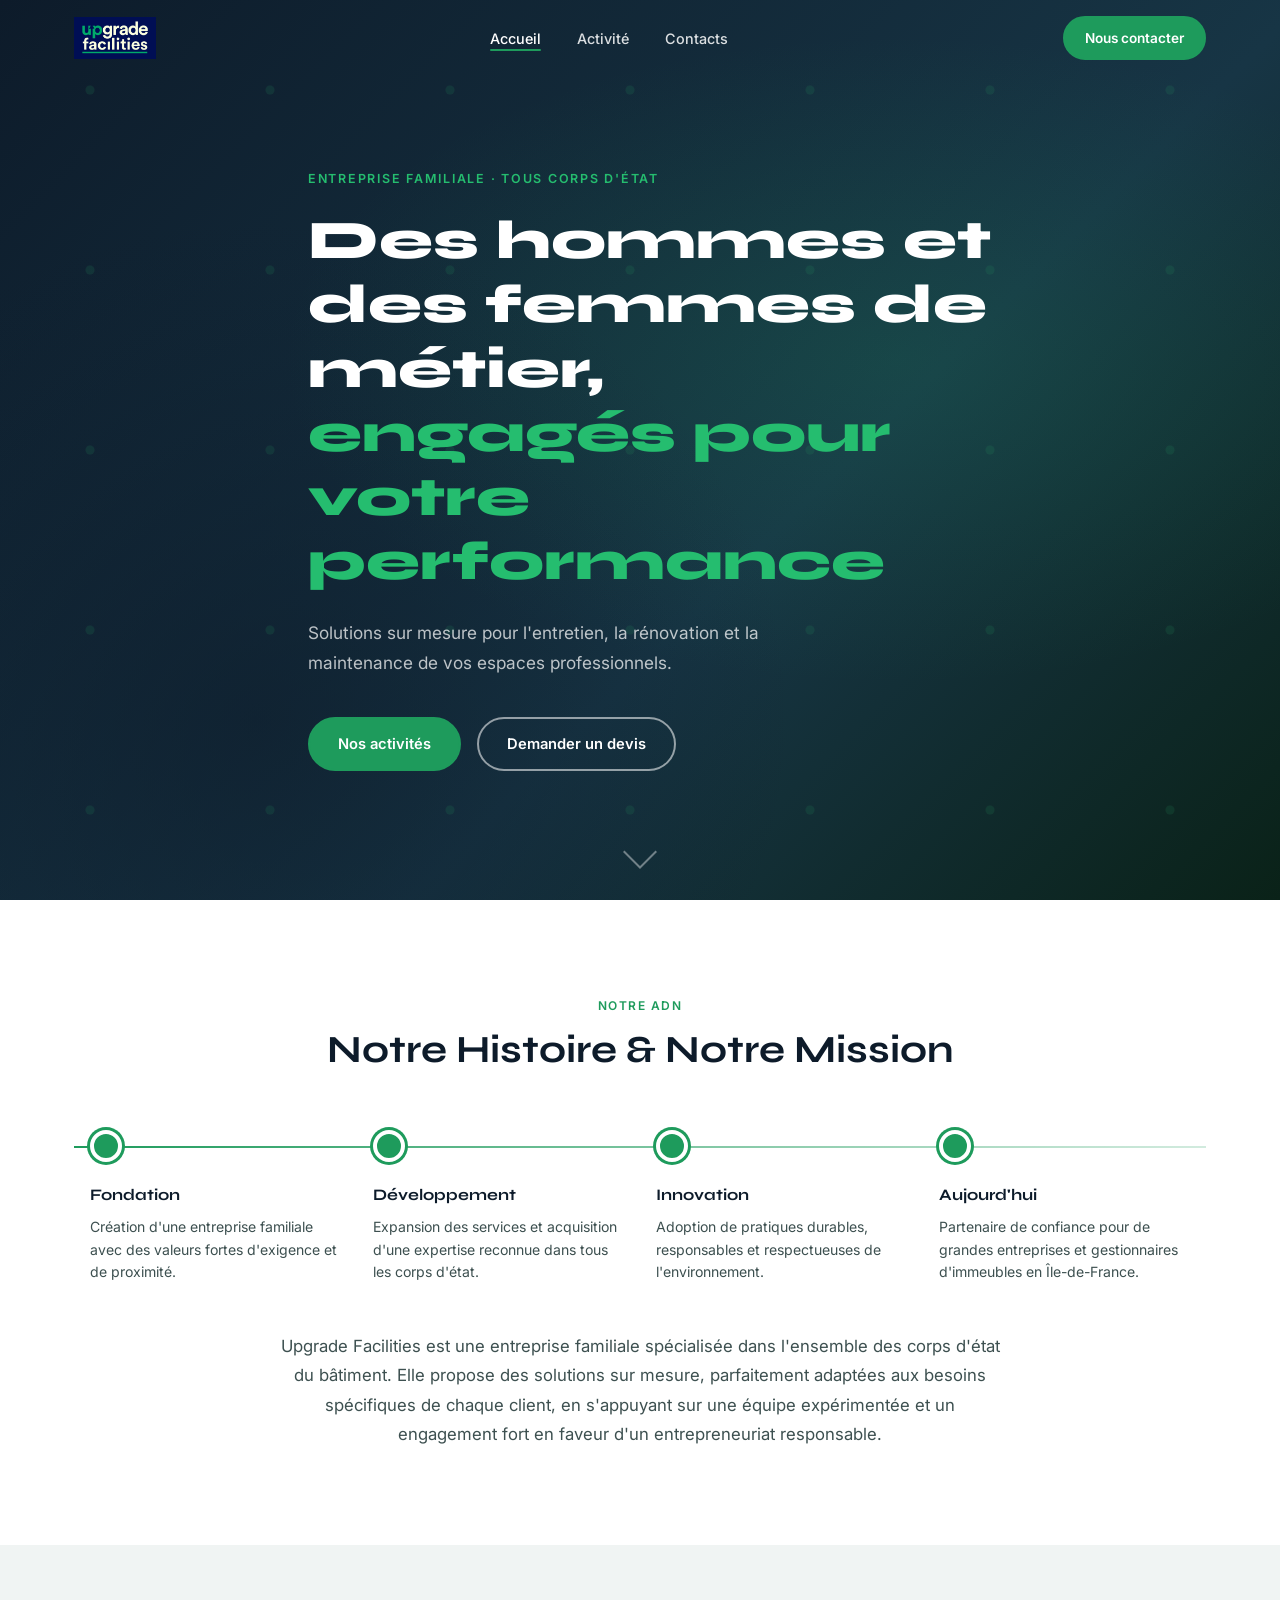
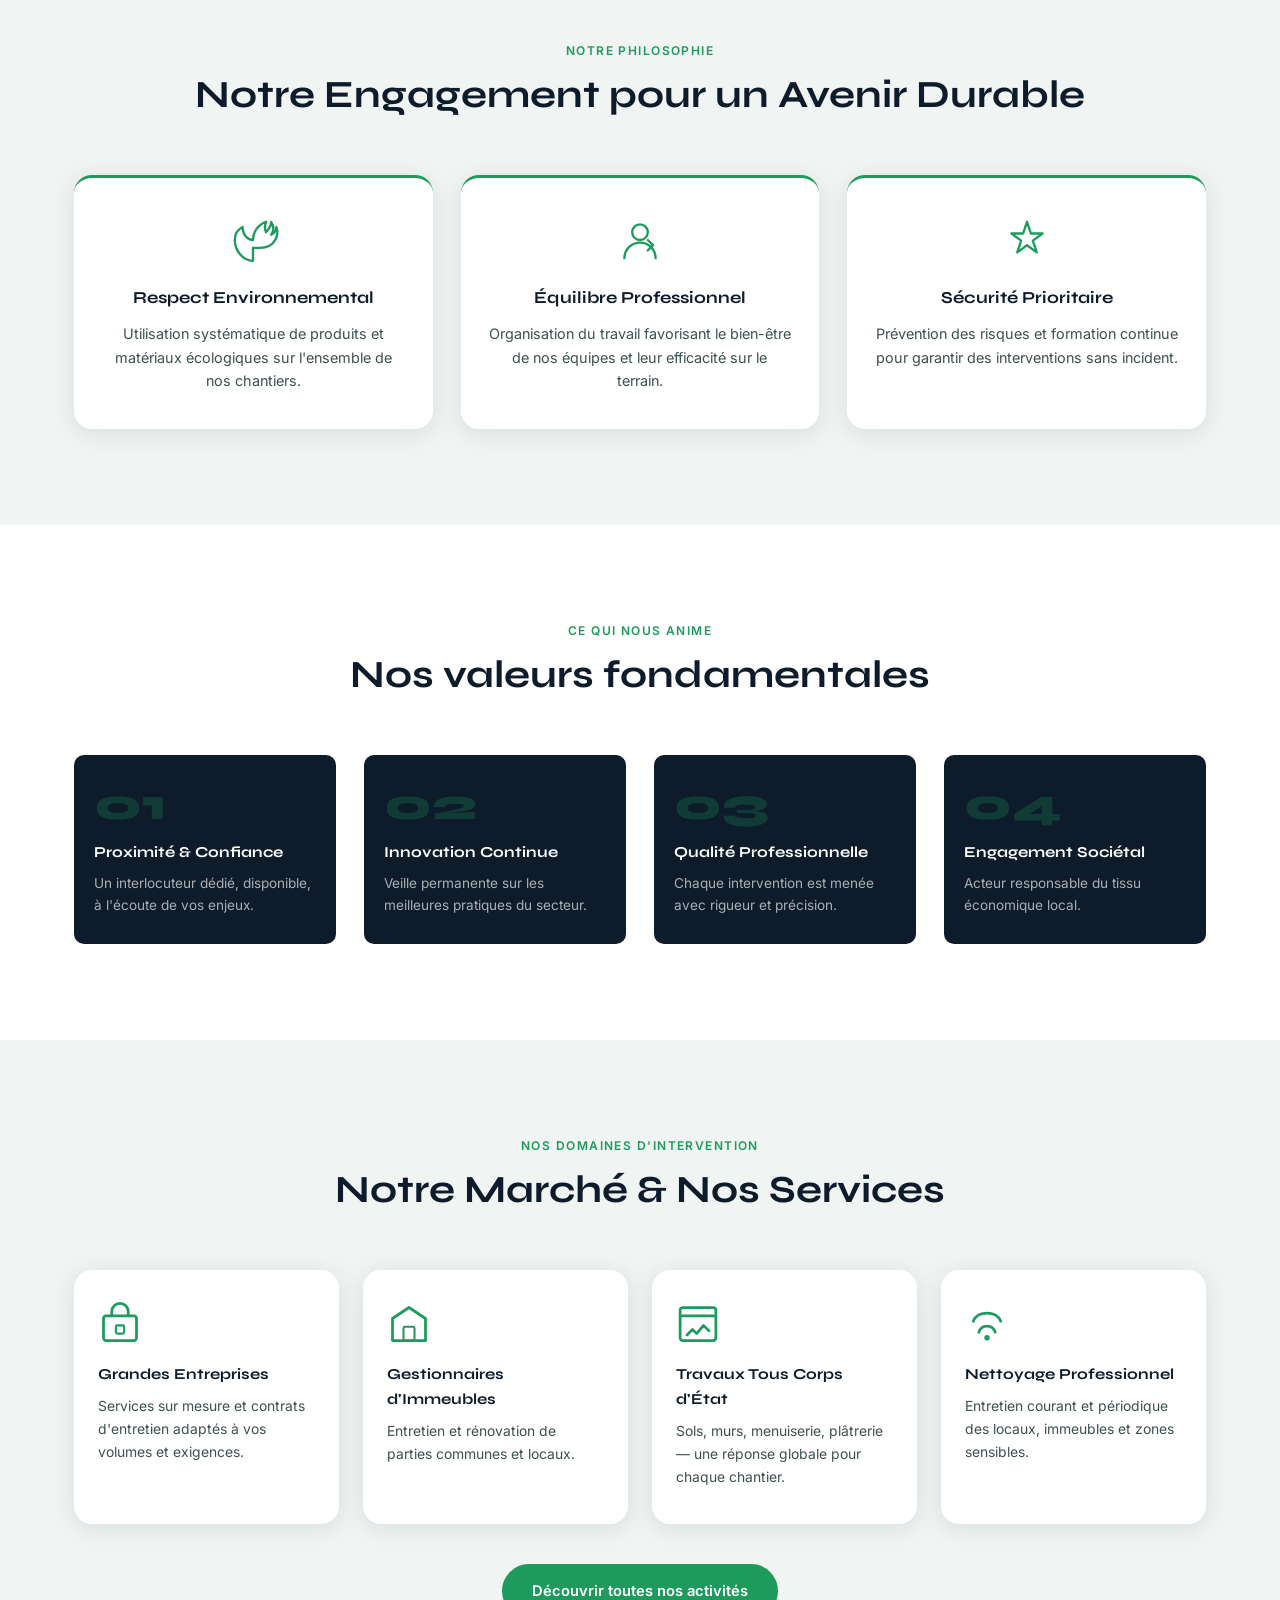
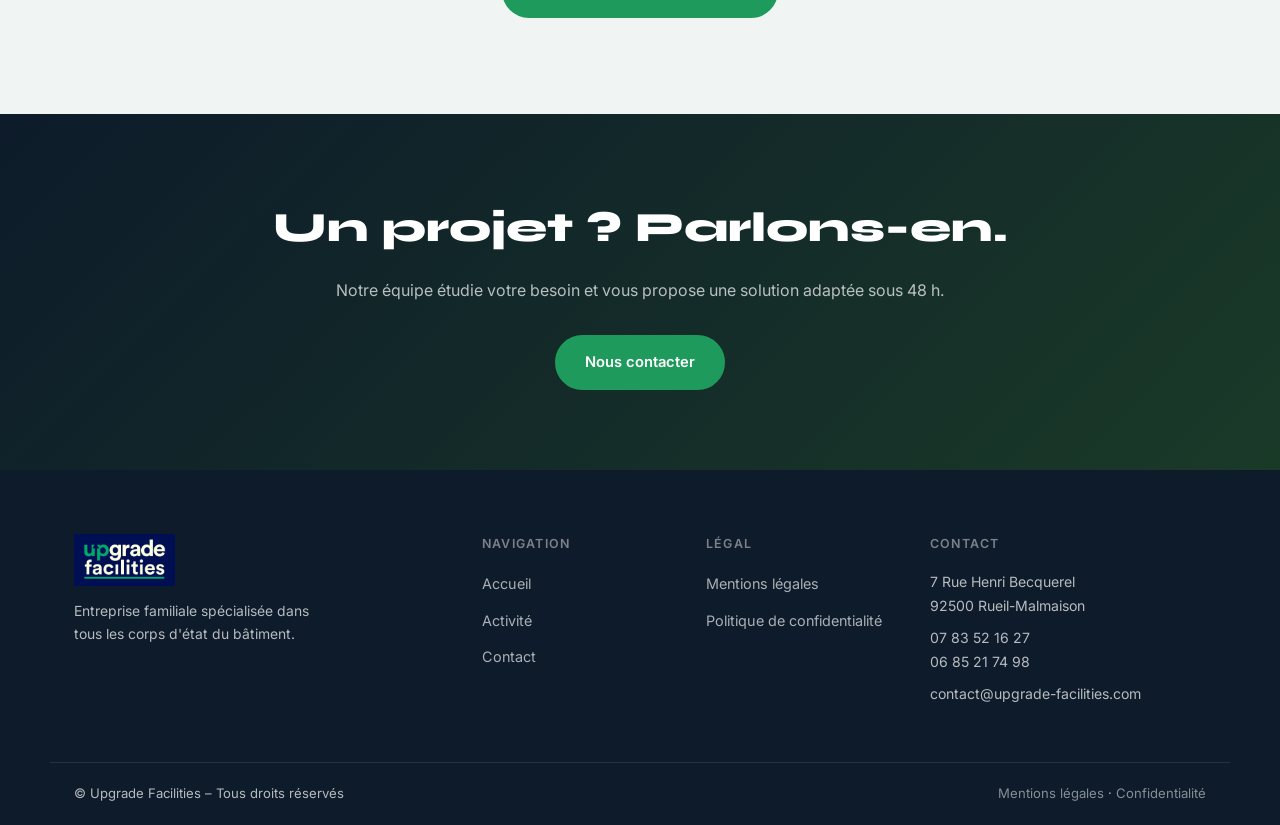
==== commit 39f4c155: "Add files via upload" ====
--- a/index.html
+++ b/index.html
@@ -1,553 +1,254 @@
 <!DOCTYPE html>
 <html lang="fr">
 <head>
-<meta charset="UTF-8">
-<meta name="viewport" content="width=device-width, initial-scale=1.0">
-<title>Upgrade Facilities – Facility Management & Maintenance</title>
-<meta name="description" content="Upgrade Facilities, spécialiste du facility management et de la maintenance tous corps d'état. Solutions sur mesure pour la performance durable de vos bâtiments.">
-<link href="https://fonts.googleapis.com/css2?family=Syne:wght@400;600;700;800&family=DM+Sans:ital,wght@0,300;0,400;0,500;1,300&display=swap" rel="stylesheet">
-<link rel="stylesheet" href="style.css">
+  <meta charset="UTF-8" />
+  <meta name="viewport" content="width=device-width, initial-scale=1.0" />
+  <title>Upgrade Facilities</title>
+  <link rel="stylesheet" href="style.css" />
+  <link rel="preconnect" href="https://fonts.googleapis.com" />
+  <link rel="preconnect" href="https://fonts.gstatic.com" crossorigin />
+  <link href="https://fonts.googleapis.com/css2?family=Inter:wght@300;400;500;600;700&family=Syne:wght@600;700;800&display=swap" rel="stylesheet" />
 </head>
 <body>
 
-<!-- NAV -->
-<nav id="navbar">
-  <div class="nav-inner">
-    <a href="#" class="nav-logo"><img src="[data-uri]" alt="Upgrade Facilities"></a>
-    <ul class="nav-links">
-      <li class="nav-item">
-        <a href="#histoire">À Propos</a>
-        <div class="dropdown">
-          <a href="#histoire">Qui sommes-nous ?</a>
-          <a href="#histoire">Nos valeurs</a>
-          <a href="#histoire">Notre histoire</a>
-        </div>
-      </li>
-      <li class="nav-item">
-        <a href="#solutions">Nos Solutions</a>
-        <div class="dropdown">
-          <a href="#solutions">Maintenance multitechnique</a>
-          <a href="#solutions">Nettoyage professionnel</a>
-          <a href="#solutions">Performance environnementale</a>
-          <a href="#solutions">Gestion de patrimoine</a>
-          <a href="#solutions">Sécurité &amp; Prévention</a>
-        </div>
-      </li>
-      <li class="nav-item">
-        <a href="#batiments">Votre Bâtiment</a>
-        <div class="dropdown">
-          <a href="#batiments">Lieux de travail</a>
-          <a href="#batiments">Lieux de vie</a>
-          <a href="#batiments">Lieux de loisirs / achats</a>
-        </div>
-      </li>
-      <li class="nav-item"><a href="#actualites">Actualités</a></li>
-    </ul>
-    <a href="#contact" class="nav-cta">Nous contacter</a>
-    <button class="hamburger" id="hamburger" aria-label="Menu" aria-expanded="false">
-      <span></span><span></span><span></span>
-    </button>
-  </div>
-</nav>
-
-<!-- MOBILE MENU -->
-<div class="mobile-menu" id="mobileMenu">
-  <a href="#histoire" class="mobile-link">À Propos</a>
-  <a href="#solutions" class="mobile-link">Nos Solutions</a>
-  <a href="#batiments" class="mobile-link">Votre Bâtiment</a>
-  <a href="#actualites" class="mobile-link">Actualités</a>
-  <a href="#contact" class="cta-mobile">Nous contacter →</a>
-</div>
-
-<!-- HERO -->
-<section class="hero">
-  <div class="hero-photo"></div>
-  <div class="hero-overlay"></div>
-  <div class="hero-overlay-bottom"></div>
-  <div class="hero-inner">
-    <div class="hero-tag">Facility Management &amp; Maintenance</div>
-    <h1>Prendre soin des bâtiments,<br>des occupants <em>et de l'avenir</em></h1>
-    <p class="hero-sub">Upgrade Facilities accompagne la performance de vos bâtiments dans la durée, avec une offre sur mesure alliant expertise métier et engagement durable.</p>
-    <div class="hero-actions">
-      <a href="#solutions" class="btn-green">Découvrir nos solutions</a>
-      <a href="#contact" class="btn-outline">Prendre contact →</a>
-    </div>
-  </div>
-  <div class="hero-solutions fade-in">
-    <a href="#solutions" class="hero-sol-item">
-      <span class="hero-sol-label">Solution 01</span>
-      <span class="hero-sol-title">Garantie technique &amp; cycle de vie du bâtiment</span>
-      <span class="hero-sol-desc">Maintenir vos infrastructures à leur meilleur niveau de performance.</span>
-      <span class="hero-sol-link">Découvrir →</span>
-    </a>
-    <a href="#solutions" class="hero-sol-item">
-      <span class="hero-sol-label">Solution 02</span>
-      <span class="hero-sol-title">Hospitality &amp; attractivité des espaces</span>
-      <span class="hero-sol-desc">Sérénité, collaborativité et évolutivité dans vos lieux de vie.</span>
-      <span class="hero-sol-link">Découvrir →</span>
-    </a>
-    <a href="#solutions" class="hero-sol-item">
-      <span class="hero-sol-label">Solution 03</span>
-      <span class="hero-sol-title">Performance environnementale &amp; bas carbone</span>
-      <span class="hero-sol-desc">S'engager pour des bâtiments durables et une empreinte réduite.</span>
-      <span class="hero-sol-link">Découvrir →</span>
-    </a>
-  </div>
-</section>
-
-<!-- CHIFFRES CLÉS -->
-<div class="kpis">
-  <div class="kpis-inner">
-    <div class="kpi-item">
-      <div class="kpi-num">15<span>+</span></div>
-      <div class="kpi-label">Années d'expertise</div>
-    </div>
-    <div class="kpi-item">
-      <div class="kpi-num">200<span>+</span></div>
-      <div class="kpi-label">Clients accompagnés</div>
-    </div>
-    <div class="kpi-item">
-      <div class="kpi-num">500<span>+</span></div>
-      <div class="kpi-label">Interventions / an</div>
-    </div>
-    <div class="kpi-item">
-      <div class="kpi-num">100<span>%</span></div>
-      <div class="kpi-label">Engagement qualité</div>
-    </div>
-  </div>
-</div>
-
-<!-- SOLUTIONS -->
-<section class="solutions" id="solutions">
-  <div class="section-inner">
-    <div class="solutions-header fade-in">
-      <div>
-        <p class="section-tag">Nos Solutions</p>
-        <h2 class="section-title">L'excellence au cœur<br>de chaque prestation</h2>
-      </div>
-      <a href="#contact" class="link-more">Toutes nos solutions</a>
-    </div>
-    <div class="solutions-grid fade-in">
-      <div class="solution-card sol-card-1">
-        <div class="sol-icon">
-          <svg viewBox="0 0 28 28" fill="none" xmlns="http://www.w3.org/2000/svg">
-            <path d="M4 22L10 16M10 16L14 20M10 16L16 10M16 10L20 14M16 10L22 4M22 4L18 4M22 4L22 8" stroke="#1E9B5C" stroke-width="2" stroke-linecap="round" stroke-linejoin="round"/>
-            <circle cx="8" cy="20" r="2" fill="#1E9B5C" opacity="0.4"/>
-          </svg>
-        </div>
-        <div class="sol-title">Maintenance Multitechnique</div>
-        <p class="sol-desc">Sols, murs, menuiserie, plâtrerie — nous assurons l'entretien complet de vos infrastructures pour garantir leur pérennité.</p>
-        <a href="#contact" class="sol-link"><span class="sol-link-arrow">→</span> Découvrir</a>
-      </div>
-      <div class="solution-card sol-card-2">
-        <div class="sol-icon">
-          <svg viewBox="0 0 28 28" fill="none" xmlns="http://www.w3.org/2000/svg">
-            <path d="M6 20C6 17 9 14 14 14C19 14 22 17 22 20" stroke="#1E9B5C" stroke-width="2" stroke-linecap="round"/>
-            <circle cx="14" cy="9" r="4" stroke="#1E9B5C" stroke-width="2"/>
-            <path d="M10 22L14 18L18 22" stroke="#1E9B5C" stroke-width="1.5" stroke-linecap="round" stroke-linejoin="round" opacity="0.5"/>
-          </svg>
-        </div>
-        <div class="sol-title">Nettoyage Professionnel</div>
-        <p class="sol-desc">Entretien courant et périodique, hygiène des locaux, gestion des déchets. Un environnement sain pour vos équipes et occupants.</p>
-        <a href="#contact" class="sol-link"><span class="sol-link-arrow">→</span> Découvrir</a>
-      </div>
-      <div class="solution-card sol-card-3">
-        <div class="sol-icon">
-          <svg viewBox="0 0 28 28" fill="none" xmlns="http://www.w3.org/2000/svg">
-            <path d="M14 4C9.58 4 6 7.58 6 12C6 15.31 8.03 18.14 10.9 19.39L10 24H18L17.1 19.39C19.97 18.14 22 15.31 22 12C22 7.58 18.42 4 14 4Z" stroke="#1E9B5C" stroke-width="2" stroke-linejoin="round"/>
-            <path d="M11 10C11 10 12 13 14 13C16 13 17 10 17 10" stroke="#1E9B5C" stroke-width="1.5" stroke-linecap="round" opacity="0.6"/>
-          </svg>
-        </div>
-        <div class="sol-title">Performance Environnementale</div>
-        <p class="sol-desc">Matériaux écologiques, pratiques durables, engagement bas carbone — nous agissons pour un patrimoine immobilier responsable.</p>
-        <a href="#contact" class="sol-link"><span class="sol-link-arrow">→</span> Découvrir</a>
-      </div>
-      <div class="solution-card sol-card-4">
-        <div class="sol-icon">
-          <svg viewBox="0 0 28 28" fill="none" xmlns="http://www.w3.org/2000/svg">
-            <rect x="4" y="8" width="20" height="16" rx="2" stroke="#1E9B5C" stroke-width="2"/>
-            <path d="M9 8V6C9 4.9 9.9 4 11 4H17C18.1 4 19 4.9 19 6V8" stroke="#1E9B5C" stroke-width="2"/>
-            <path d="M14 14V18M12 16H16" stroke="#1E9B5C" stroke-width="1.5" stroke-linecap="round" opacity="0.6"/>
-          </svg>
-        </div>
-        <div class="sol-title">Gestion de Patrimoine</div>
-        <p class="sol-desc">Services sur mesure pour gestionnaires d'immeubles et grandes entreprises. Rénovation, entretien et valorisation de votre actif.</p>
-        <a href="#contact" class="sol-link"><span class="sol-link-arrow">→</span> Découvrir</a>
-      </div>
-      <div class="solution-card sol-card-5">
-        <div class="sol-icon">
-          <svg viewBox="0 0 28 28" fill="none" xmlns="http://www.w3.org/2000/svg">
-            <path d="M14 4L4 9V14C4 19.5 8.4 24.7 14 26C19.6 24.7 24 19.5 24 14V9L14 4Z" stroke="#1E9B5C" stroke-width="2" stroke-linejoin="round"/>
-            <path d="M10 14L13 17L18 11" stroke="#1E9B5C" stroke-width="2" stroke-linecap="round" stroke-linejoin="round" opacity="0.7"/>
-          </svg>
-        </div>
-        <div class="sol-title">Sécurité &amp; Prévention</div>
-        <p class="sol-desc">Formation continue, protocoles rigoureux, conformité réglementaire. La sécurité de vos occupants est notre priorité absolue.</p>
-        <a href="#contact" class="sol-link"><span class="sol-link-arrow">→</span> Découvrir</a>
-      </div>
-      <div class="solution-card sol-card-6">
-        <div class="sol-icon">
-          <svg viewBox="0 0 28 28" fill="none" xmlns="http://www.w3.org/2000/svg">
-            <path d="M9 11C9 8.24 11.24 6 14 6C16.76 6 19 8.24 19 11C19 12.9 17.96 14.56 16.42 15.44L16 22H12L11.58 15.44C10.04 14.56 9 12.9 9 11Z" stroke="#1E9B5C" stroke-width="2" stroke-linejoin="round"/>
-            <path d="M12 19H16" stroke="#1E9B5C" stroke-width="1.5" stroke-linecap="round" opacity="0.5"/>
-          </svg>
-        </div>
-        <div class="sol-title">Contrats Sur Mesure</div>
-        <p class="sol-desc">Partenariats long terme avec des engagements de performance. Nous adaptons chaque contrat aux réalités de votre activité.</p>
-        <a href="#contact" class="sol-link"><span class="sol-link-arrow">→</span> Découvrir</a>
-      </div>
-    </div>
-  </div>
-</section>
-
-<!-- BÂTIMENTS -->
-<section id="batiments">
-  <div class="section-inner">
-    <div class="fade-in">
-      <p class="section-tag">Votre Bâtiment</p>
-      <h2 class="section-title">Une solution adaptée<br>à chaque type d'espace</h2>
-      <p class="section-subtitle">Quels que soient vos espaces, nos équipes adaptent leurs méthodes, outils et interventions à vos usages spécifiques.</p>
-    </div>
-    <div class="batiments-grid fade-in">
-      <!-- Lieux de travail: modern office building scene -->
-      <div class="bat-card">
-        <div class="bat-card-bg" style="background-image:url('https://images.unsplash.com/photo-1497366216548-37526070297c?auto=format&fit=crop&w=800&q=80');background-size:cover;background-position:center;"></div>
-        <div class="bat-card-overlay"></div>
-        <div class="bat-card-content">
-          <p class="bat-cat">Secteur Tertiaire</p>
-          <h3 class="bat-title">Lieux de Travail</h3>
-          <p class="bat-items">Immeubles de bureaux · Data centers · Sites logistiques · Laboratoires</p>
-          <a href="#contact" class="bat-link">Voir les solutions →</a>
-        </div>
-      </div>
-      <!-- Lieux de vie: school / healthcare building -->
-      <div class="bat-card">
-        <div class="bat-card-bg" style="background-image:url('https://images.unsplash.com/photo-1580582932707-520aed937b7b?auto=format&fit=crop&w=800&q=80');background-size:cover;background-position:center;"></div>
-        <div class="bat-card-overlay"></div>
-        <div class="bat-card-content">
-          <p class="bat-cat">Secteur Public</p>
-          <h3 class="bat-title">Lieux de Vie</h3>
-          <p class="bat-items">Écoles · Établissements de santé · Résidences · Habitat social</p>
-          <a href="#contact" class="bat-link">Voir les solutions →</a>
-        </div>
-      </div>
-      <!-- Lieux de loisirs: hotel / shopping -->
-      <div class="bat-card">
-        <div class="bat-card-bg" style="background-image:url('https://images.unsplash.com/photo-1555396273-367ea4eb4db5?auto=format&fit=crop&w=800&q=80');background-size:cover;background-position:center;"></div>
-        <div class="bat-card-overlay"></div>
-        <div class="bat-card-content">
-          <p class="bat-cat">Commerce &amp; Loisirs</p>
-          <h3 class="bat-title">Lieux de Loisirs &amp; Achats</h3>
-          <p class="bat-items">Centres commerciaux · Hôtellerie · Musées · Lieux événementiels</p>
-          <a href="#contact" class="bat-link">Voir les solutions →</a>
-        </div>
-      </div>
-    </div>
-  </div>
-</section>
-
-<!-- ENGAGEMENT -->
-<section class="engagement">
-  <div class="section-inner">
-    <div class="engage-grid">
-      <div class="fade-in">
-        <p class="section-tag">Notre Engagement</p>
-        <div class="big-quote">"Des hommes et des femmes de métier, engagés pour <span>votre performance</span>"</div>
-        <p style="color:rgba(255,255,255,0.48);font-size:0.95rem;line-height:1.75;font-weight:300;margin-bottom:2rem;">Entreprise familiale fondée sur des valeurs fortes, Upgrade Facilities place la confiance et la proximité au cœur de chaque mission. Notre équipe expérimentée s'engage à vos côtés pour garantir la performance durable de vos bâtiments.</p>
-        <a href="#contact" class="btn-green">Parler à un expert</a>
-      </div>
-      <div class="engage-items fade-in">
-        <div class="engage-item">
-          <div class="engage-icon">
-            <svg viewBox="0 0 20 20" fill="none" xmlns="http://www.w3.org/2000/svg">
-              <path d="M10 2C8 2 4 5 4 10C4 15 7 18 10 18C13 18 16 15 16 10C16 5 12 2 10 2Z" stroke="#1E9B5C" stroke-width="1.5"/>
-              <path d="M7 10C8 8 12 8 13 10" stroke="#1E9B5C" stroke-width="1.5" stroke-linecap="round"/>
-            </svg>
-          </div>
-          <div class="engage-text">
-            <h4>Respect Environnemental</h4>
-            <p>Utilisation systématique de produits et matériaux écologiques pour réduire notre empreinte carbone.</p>
-          </div>
-        </div>
-        <div class="engage-item">
-          <div class="engage-icon">
-            <svg viewBox="0 0 20 20" fill="none" xmlns="http://www.w3.org/2000/svg">
-              <circle cx="10" cy="10" r="7" stroke="#1E9B5C" stroke-width="1.5"/>
-              <path d="M10 6V10L13 12" stroke="#1E9B5C" stroke-width="1.5" stroke-linecap="round"/>
-            </svg>
-          </div>
-          <div class="engage-text">
-            <h4>Équilibre Professionnel</h4>
-            <p>Organisation favorisant le bien-être de nos équipes pour une efficacité durable et un service de qualité.</p>
-          </div>
-        </div>
-        <div class="engage-item">
-          <div class="engage-icon">
-            <svg viewBox="0 0 20 20" fill="none" xmlns="http://www.w3.org/2000/svg">
-              <path d="M10 2L3 6V10C3 14.4 6.1 18.5 10 19.5C13.9 18.5 17 14.4 17 10V6L10 2Z" stroke="#1E9B5C" stroke-width="1.5" stroke-linejoin="round"/>
-              <path d="M7 10L9 12L13 8" stroke="#1E9B5C" stroke-width="1.5" stroke-linecap="round" stroke-linejoin="round"/>
-            </svg>
-          </div>
-          <div class="engage-text">
-            <h4>Sécurité Prioritaire</h4>
-            <p>Prévention renforcée et formation continue de nos techniciens sur tous nos chantiers.</p>
-          </div>
-        </div>
-        <div class="engage-item">
-          <div class="engage-icon">
-            <svg viewBox="0 0 20 20" fill="none" xmlns="http://www.w3.org/2000/svg">
-              <path d="M7 12C7 12 4 11 4 8C4 6.3 5.3 5 7 5C7.9 5 8.7 5.4 9.2 6C9.5 5.4 10.2 5 11 5C12.7 5 14 6.3 14 8C14 11 11 12 11 12" stroke="#1E9B5C" stroke-width="1.5" stroke-linecap="round"/>
-              <path d="M9 12C9.3 13 10.7 13 11 12" stroke="#1E9B5C" stroke-width="1.5" stroke-linecap="round"/>
-              <path d="M7 15H13" stroke="#1E9B5C" stroke-width="1.5" stroke-linecap="round" opacity="0.5"/>
-            </svg>
-          </div>
-          <div class="engage-text">
-            <h4>Entrepreneuriat Responsable</h4>
-            <p>Partenaire engagé socialement, nous construisons des relations de long terme fondées sur la confiance.</p>
-          </div>
-        </div>
-      </div>
-    </div>
-  </div>
-</section>
-
-<!-- HISTOIRE -->
-<section id="histoire">
-  <div class="section-inner">
-    <div class="fade-in">
-      <p class="section-tag">Notre Histoire</p>
-      <h2 class="section-title">Un parcours construit<br>sur la confiance</h2>
-    </div>
-    <div class="histoire-timeline fade-in">
-      <div class="timeline-step">
-        <div class="timeline-dot">01</div>
-        <div class="timeline-date">Fondation</div>
-        <div class="timeline-year">Les origines</div>
-        <p class="timeline-label">Création d'une entreprise familiale avec des valeurs fortes et un ancrage local affirmé en Île-de-France.</p>
-      </div>
-      <div class="timeline-step">
-        <div class="timeline-dot">02</div>
-        <div class="timeline-date">Développement</div>
-        <div class="timeline-year">L'expansion</div>
-        <p class="timeline-label">Élargissement des services et acquisition d'une expertise reconnue dans les corps d'état du bâtiment.</p>
-      </div>
-      <div class="timeline-step">
-        <div class="timeline-dot">03</div>
-        <div class="timeline-date">Transition verte</div>
-        <div class="timeline-year">L'innovation</div>
-        <p class="timeline-label">Adoption de pratiques durables et responsables, tournées vers les enjeux environnementaux de demain.</p>
-      </div>
-      <div class="timeline-step">
-        <div class="timeline-dot">04</div>
-        <div class="timeline-date">Aujourd'hui</div>
-        <div class="timeline-year">Partenaire de référence</div>
-        <p class="timeline-label">Plus de 200 clients accompagnés — grandes entreprises, bailleurs, collectivités — avec un service d'excellence.</p>
-      </div>
-    </div>
-  </div>
-</section>
-
-<!-- VALEURS -->
-<section class="valeurs">
-  <div class="section-inner">
-    <div class="fade-in" style="text-align:center;margin-bottom:0.5rem;">
-      <p class="section-tag">Nos Valeurs</p>
-      <h2 class="section-title">Ce qui nous définit</h2>
-    </div>
-    <div class="valeurs-grid fade-in">
-      <div class="valeur-card">
-        <div class="valeur-num">01</div>
-        <h3>Proximité & Confiance</h3>
-        <p>Une relation directe avec nos clients, fondée sur la transparence et le respect des engagements.</p>
-      </div>
-      <div class="valeur-card">
-        <div class="valeur-num">02</div>
-        <h3>Innovation Continue</h3>
-        <p>Nous anticipons les évolutions du secteur pour proposer des solutions toujours plus performantes.</p>
-      </div>
-      <div class="valeur-card">
-        <div class="valeur-num">03</div>
-        <h3>Qualité Professionnelle</h3>
-        <p>Chaque intervention est réalisée avec rigueur par des équipes formées aux meilleurs standards du métier.</p>
-      </div>
-      <div class="valeur-card">
-        <div class="valeur-num">04</div>
-        <h3>Engagement Sociétal</h3>
-        <p>Acteur responsable, nous intégrons les enjeux sociaux et environnementaux dans toutes nos décisions.</p>
-      </div>
-    </div>
-  </div>
-</section>
-
-<!-- INNOVATION BAND (inspiré Vinci) -->
-<section class="innovation">
-  <div class="innovation-bg"></div>
-  <div class="innovation-inner">
-    <div class="fade-in">
-      <p class="section-tag">Innovation</p>
-      <h2>L'innovation porteuse <span>d'avenir</span></h2>
-      <p>Innover pour rester en phase avec les espaces changeants et leur utilisation finale. Le confort, la satisfaction des occupants, l'efficacité énergétique — au cœur de notre mission.</p>
-      <a href="#contact" class="btn-green">Découvrir nos innovations</a>
-    </div>
-    <div class="fade-in" style="display:flex;gap:1rem;flex-wrap:wrap;">
-      <div style="background:rgba(255,255,255,0.05);border:1px solid rgba(30,155,92,0.2);border-radius:6px;padding:1.5rem 2rem;flex:1;min-width:180px;">
-        <div style="font-family:'Syne',sans-serif;font-weight:700;font-size:0.85rem;color:var(--white);margin-bottom:0.5rem;">BIM Exploitation</div>
-        <div style="font-size:0.8rem;color:rgba(255,255,255,0.45);">Maquette numérique au service de la maintenance prédictive.</div>
-      </div>
-      <div style="background:rgba(255,255,255,0.05);border:1px solid rgba(30,155,92,0.2);border-radius:6px;padding:1.5rem 2rem;flex:1;min-width:180px;">
-        <div style="font-family:'Syne',sans-serif;font-weight:700;font-size:0.85rem;color:var(--white);margin-bottom:0.5rem;">Smart Building</div>
-        <div style="font-size:0.8rem;color:rgba(255,255,255,0.45);">Capteurs IoT et tableaux de bord pour piloter vos bâtiments en temps réel.</div>
-      </div>
-    </div>
-  </div>
-</section>
-
-<!-- ACTUALITÉS -->
-<section id="actualites">
-  <div class="section-inner">
-    <div class="actu-header fade-in">
-      <div>
-        <p class="section-tag">Actualités</p>
-        <h2 class="section-title">Les dernières nouvelles<br>d'Upgrade Facilities</h2>
-      </div>
-      <a href="#" class="link-more">Voir tous les articles</a>
-    </div>
-    <div class="actu-grid fade-in">
-      <!-- Actu 1: renovation energetique – warm tones building renovation SVG -->
-      <div class="actu-card">
-        <div class="actu-thumb">
-          <div class="actu-thumb-img" style="background-image:url('https://images.unsplash.com/photo-1504307651254-35680f356dfd?auto=format&fit=crop&w=800&q=80');background-size:cover;background-position:center;"></div>
-        </div>
-        <div class="actu-body">
-          <p class="actu-tag">Rénovation énergétique</p>
-          <h3 class="actu-title">La rénovation énergétique au cœur de nos engagements 2025</h3>
-          <p class="actu-excerpt">Comment Upgrade Facilities accompagne ses clients dans la transition vers des bâtiments plus sobres en énergie et conformes aux nouvelles normes RE2020.</p>
-          <div class="actu-meta">Janvier 2025</div>
-        </div>
-      </div>
-      <!-- Actu 2: développement durable – green nature office SVG -->
-      <div class="actu-card">
-        <div class="actu-thumb">
-          <div class="actu-thumb-img" style="background-image:url('https://images.unsplash.com/photo-1473341304170-971dccb5ac1e?auto=format&fit=crop&w=800&q=80');background-size:cover;background-position:center;"></div>
-        </div>
-        <div class="actu-body">
-          <p class="actu-tag">Développement Durable</p>
-          <h3 class="actu-title">Nos équipes adoptent de nouveaux produits d'entretien bio-sourcés</h3>
-          <p class="actu-excerpt">Dans le cadre de notre démarche RSE, nous avons sélectionné des partenaires proposant des gammes 100% naturelles, certifiées Ecocert.</p>
-          <div class="actu-meta">Novembre 2024</div>
-        </div>
-      </div>
-      <!-- Actu 3: formation – professional training SVG -->
-      <div class="actu-card">
-        <div class="actu-thumb">
-          <div class="actu-thumb-img" style="background-image:url('https://images.unsplash.com/photo-1524178232363-1fb2b075b655?auto=format&fit=crop&w=800&q=80');background-size:cover;background-position:center;"></div>
-        </div>
-        <div class="actu-body">
-          <p class="actu-tag">Formation</p>
-          <h3 class="actu-title">Programme de formation continue : 100% de nos techniciens certifiés</h3>
-          <p class="actu-excerpt">Un investissement fort dans la montée en compétences pour garantir un niveau d'excellence constant sur le terrain et la satisfaction client.</p>
-          <div class="actu-meta">Octobre 2024</div>
-        </div>
-      </div>
-    </div>
-  </div>
-</section>
-
-<!-- CTA CONTACT -->
-<div class="contact-band" id="contact">
-  <div class="contact-band-inner">
-    <div>
-      <h2>Votre métier et vos occupants sont au cœur de nos préoccupations</h2>
-      <p>Parlons de votre projet — notre équipe vous répond sous 24h.</p>
-    </div>
-    <a href="mailto:contact@upgrade-facilities.fr" class="btn-white">Prendre contact →</a>
-  </div>
-</div>
-
-<!-- FOOTER -->
-<footer>
-  <div class="footer-inner">
-    <div class="footer-top">
-      <div>
-        <img src="[data-uri]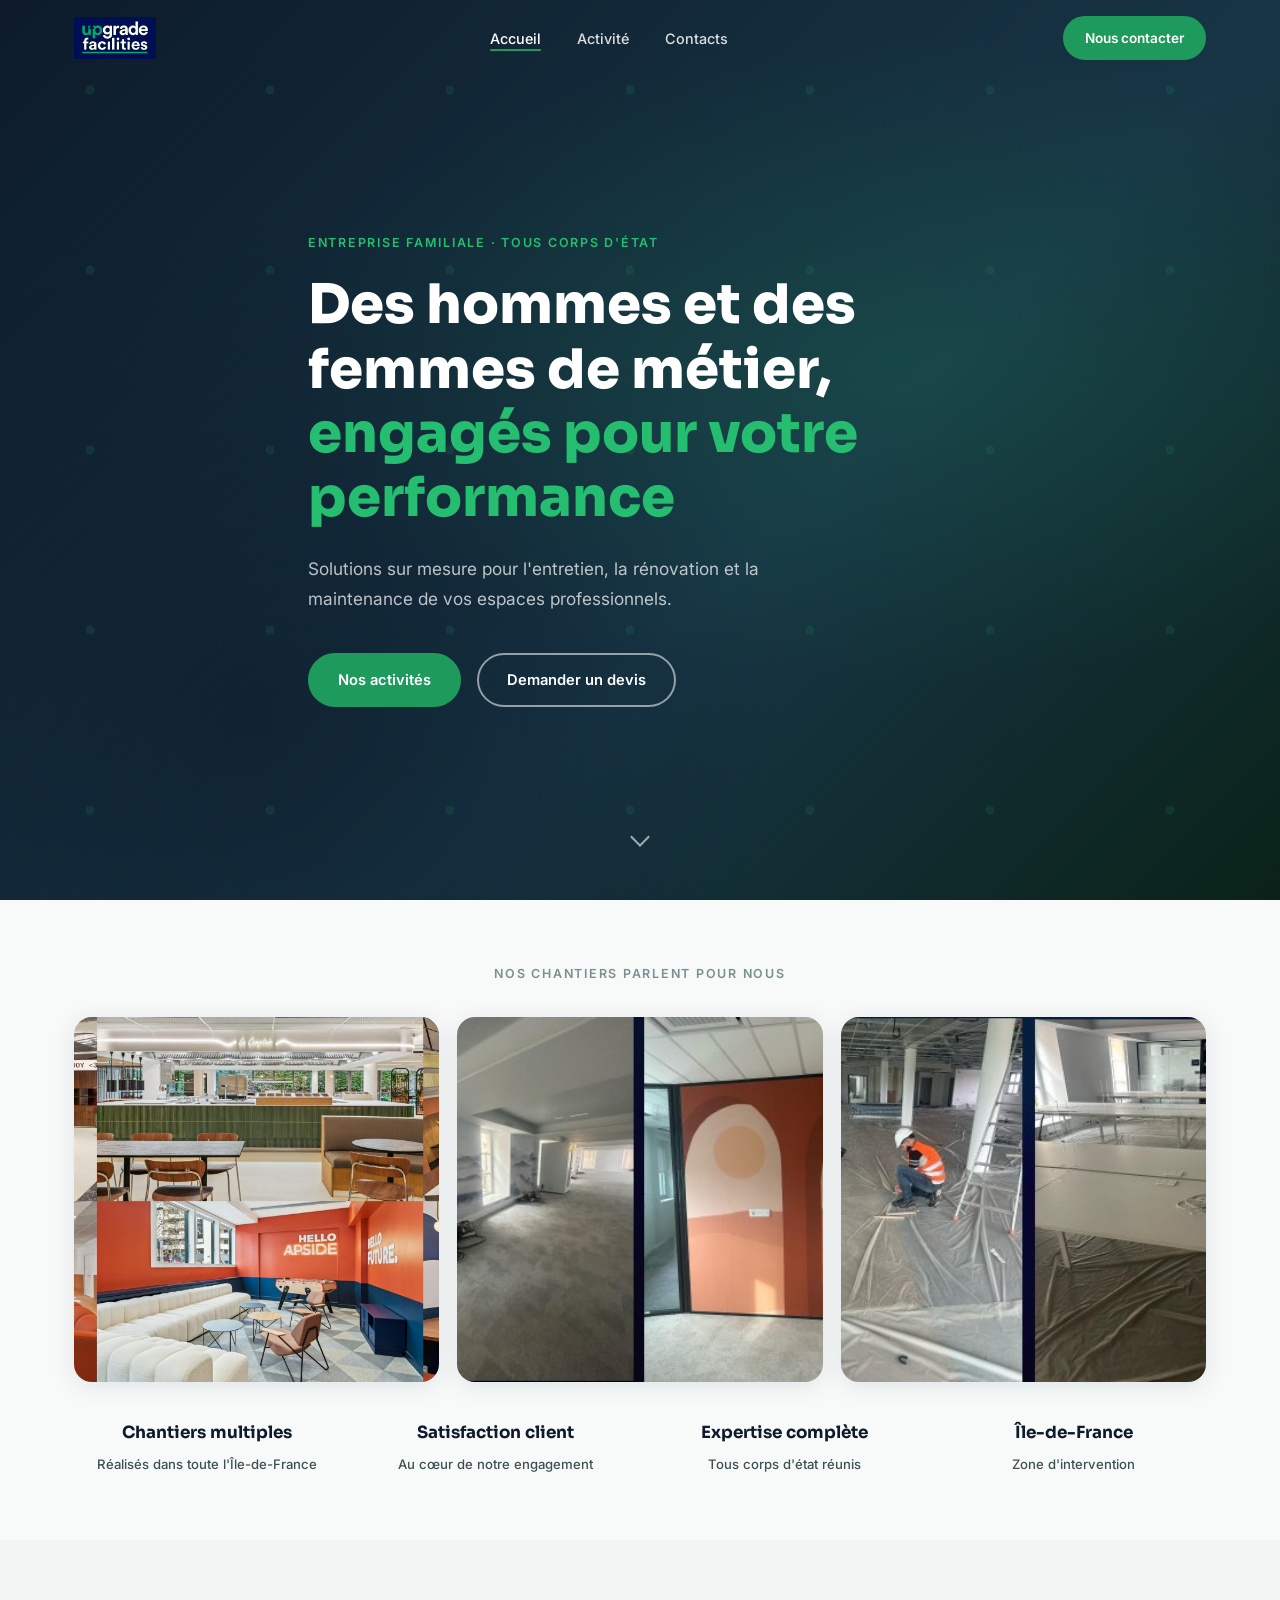
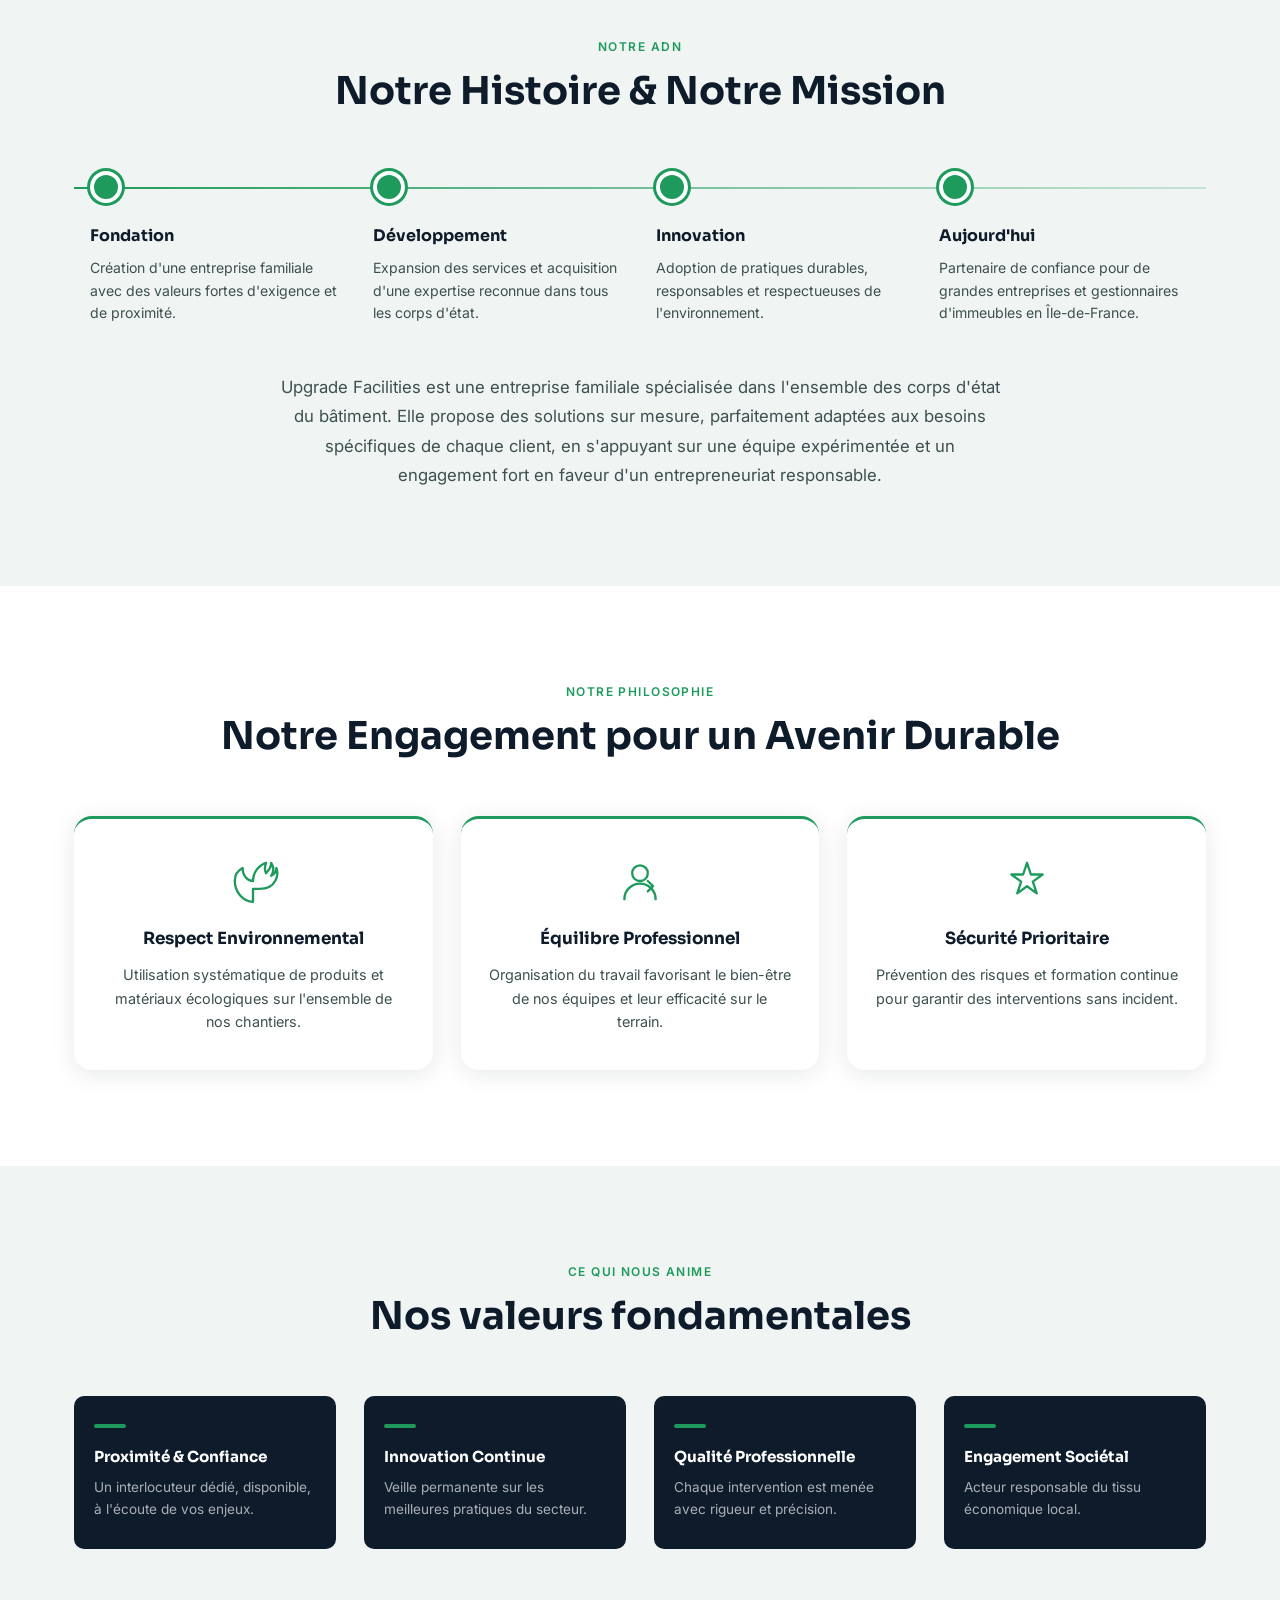
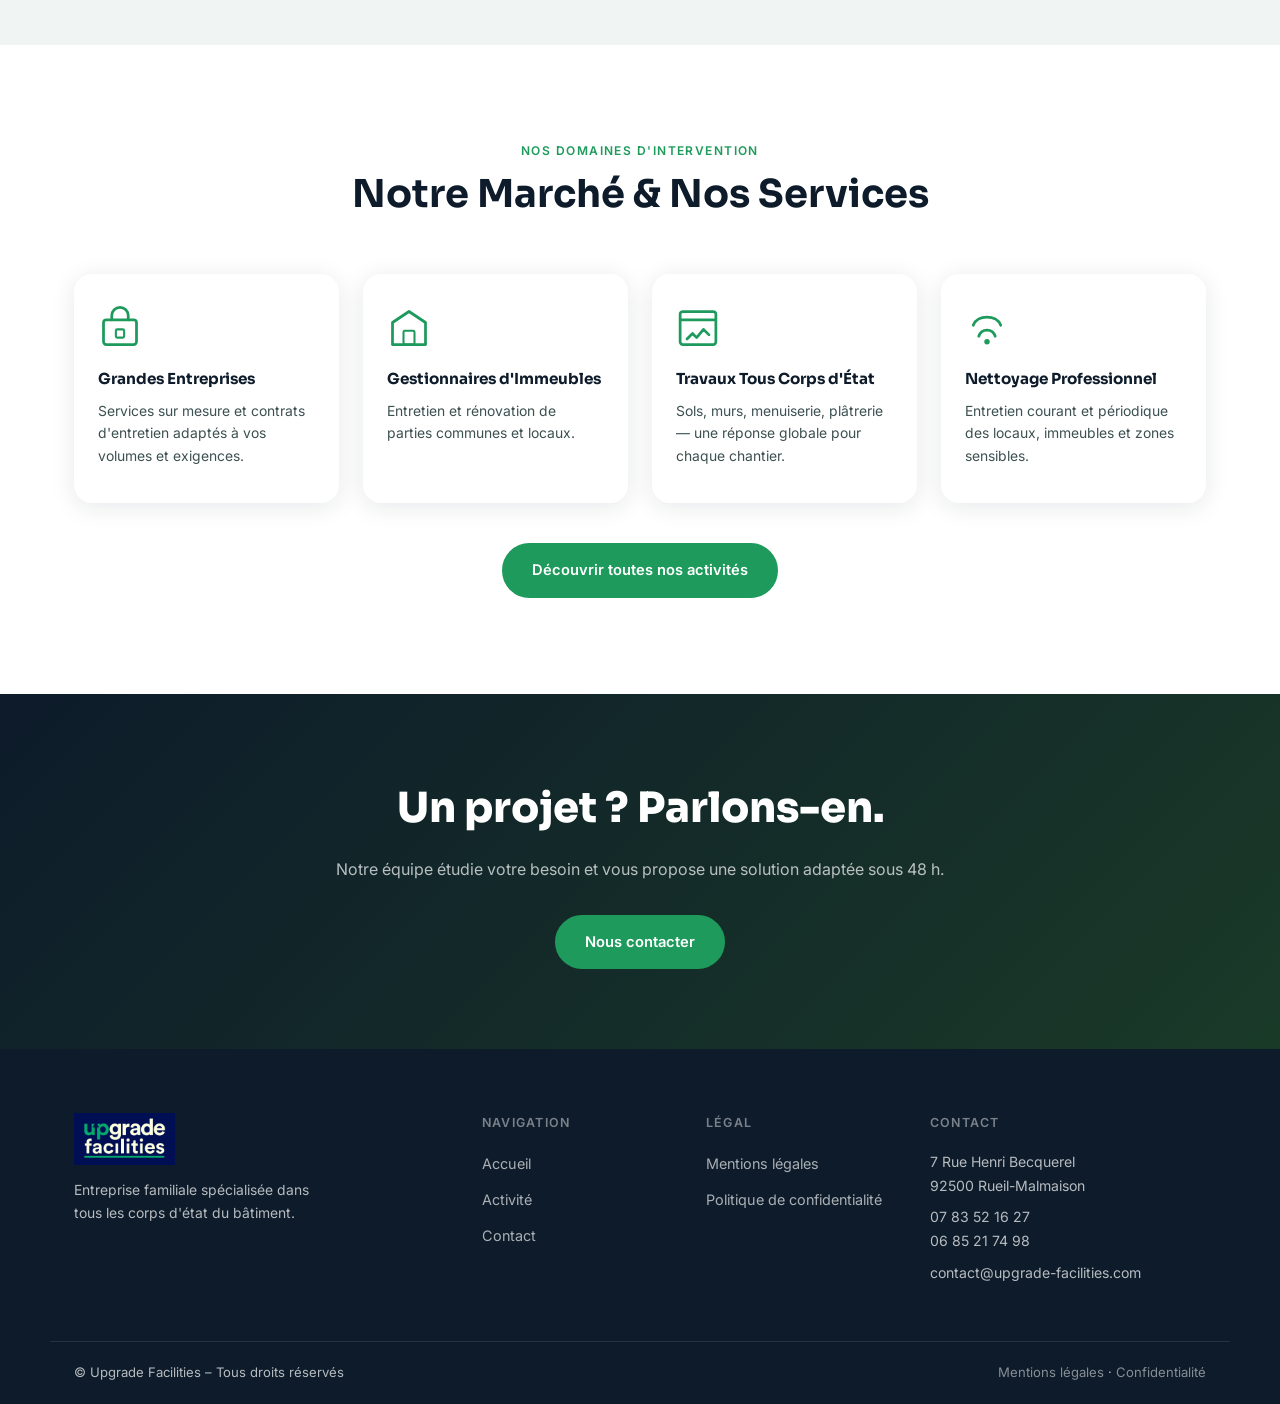
==== commit 13172097: "Add files via upload" ====
--- a/index.html
+++ b/index.html
@@ -7,7 +7,7 @@
   <link rel="stylesheet" href="style.css" />
   <link rel="preconnect" href="https://fonts.googleapis.com" />
   <link rel="preconnect" href="https://fonts.gstatic.com" crossorigin />
-  <link href="https://fonts.googleapis.com/css2?family=Inter:wght@300;400;500;600;700&family=Syne:wght@600;700;800&display=swap" rel="stylesheet" />
+  <link href="https://fonts.googleapis.com/css2?family=Inter:wght@300;400;500;600;700&family=Sora:wght@600;700;800&display=swap" rel="stylesheet" />
 </head>
 <body>
 
@@ -47,11 +47,46 @@
         <a href="contact.html" class="btn-outline">Demander un devis</a>
       </div>
     </div>
-    <div class="hero-scroll-hint">
+    <a href="#trust-section" class="hero-scroll-hint" aria-label="Découvrir la suite">
       <span></span>
-    </div>
+    </a>
   </header>
 
+  <!-- ══ CONFIANCE & RÉALISATIONS ══ -->
+  <section class="trust-section" id="trust-section">
+    <div class="container">
+      <p class="trust-label fade-in">Nos chantiers parlent pour nous</p>
+      <div class="trust-gallery fade-in">
+        <div class="trust-img">
+          <img src="nos_realisations.png" alt="Réalisations Upgrade Facilities" loading="lazy" />
+        </div>
+        <div class="trust-img">
+          <img src="revetement_du_mur.png" alt="Revêtement mural réalisé" loading="lazy" />
+        </div>
+        <div class="trust-img">
+          <img src="instalation_de_chantier.png" alt="Installation de chantier en cours" loading="lazy" />
+        </div>
+      </div>
+      <div class="trust-stats fade-in">
+        <div class="trust-stat">
+          <strong>Chantiers multiples</strong>
+          <span>Réalisés dans toute l'Île-de-France</span>
+        </div>
+        <div class="trust-stat">
+          <strong>Satisfaction client</strong>
+          <span>Au cœur de notre engagement</span>
+        </div>
+        <div class="trust-stat">
+          <strong>Expertise complète</strong>
+          <span>Tous corps d'état réunis</span>
+        </div>
+        <div class="trust-stat">
+          <strong>Île-de-France</strong>
+          <span>Zone d'intervention</span>
+        </div>
+      </div>
+    </div>
+  </section>
 
   <!-- ══ HISTOIRE & MISSION ══ -->
   <section class="section about" id="about">
@@ -138,22 +173,18 @@
       </div>
       <div class="valeurs-grid fade-in">
         <div class="valeur-item">
-          <span class="valeur-num">01</span>
           <h4>Proximité &amp; Confiance</h4>
           <p>Un interlocuteur dédié, disponible, à l'écoute de vos enjeux.</p>
         </div>
         <div class="valeur-item">
-          <span class="valeur-num">02</span>
           <h4>Innovation Continue</h4>
           <p>Veille permanente sur les meilleures pratiques du secteur.</p>
         </div>
         <div class="valeur-item">
-          <span class="valeur-num">03</span>
           <h4>Qualité Professionnelle</h4>
           <p>Chaque intervention est menée avec rigueur et précision.</p>
         </div>
         <div class="valeur-item">
-          <span class="valeur-num">04</span>
           <h4>Engagement Sociétal</h4>
           <p>Acteur responsable du tissu économique local.</p>
         </div>
--- a/style.css
+++ b/style.css
@@ -21,7 +21,7 @@
   --shadow:     0 4px 24px rgba(13,27,42,.10);
   --shadow-lg:  0 8px 40px rgba(13,27,42,.16);
   --transition: 0.25s ease;
-  --font-display: 'Syne', sans-serif;
+  --font-display: 'Sora', sans-serif;
   --font-body:    'Inter', sans-serif;
 }
 
@@ -353,14 +353,27 @@
   bottom: 36px;
   left: 50%;
   transform: translateX(-50%);
+  display: flex;
+  align-items: center;
+  justify-content: center;
+  width: 48px;
+  height: 48px;
+  border-radius: 50%;
+  cursor: pointer;
+  transition: background var(--transition);
+  z-index: 5;
+}
+.hero-scroll-hint:hover {
+  background: rgba(255,255,255,.08);
 }
 .hero-scroll-hint span {
   display: block;
-  width: 24px; height: 24px;
-  border-right: 2px solid rgba(255,255,255,.4);
-  border-bottom: 2px solid rgba(255,255,255,.4);
+  width: 14px; height: 14px;
+  border-right: 2px solid rgba(255,255,255,.6);
+  border-bottom: 2px solid rgba(255,255,255,.6);
   transform: rotate(45deg);
   animation: scrollHint 1.8s ease infinite;
+  margin-top: -6px;
 }
 @keyframes scrollHint {
   0%   { opacity: 0; transform: rotate(45deg) translateY(-8px); }
@@ -559,14 +572,14 @@
   transition: transform var(--transition);
 }
 .valeur-item:hover { transform: translateY(-4px); }
-.valeur-num {
-  font-family: var(--font-display);
-  font-size: 2.8rem;
-  font-weight: 800;
-  color: rgba(30,155,92,.25);
-  line-height: 1;
+.valeur-item::before {
+  content: '';
   display: block;
-  margin-bottom: 12px;
+  width: 32px;
+  height: 4px;
+  background: var(--green);
+  border-radius: 2px;
+  margin-bottom: 16px;
 }
 .valeur-item h4 {
   font-family: var(--font-display);
@@ -1098,3 +1111,131 @@
   .hero-scroll-hint span { animation: none; }
   .btn-loader::after { animation: none; }
 }
+
+/* ═══════════════════════════════════════════
+   TRUST / RÉALISATIONS (page d'accueil)
+═══════════════════════════════════════════ */
+.trust-section {
+  padding: 64px 0;
+  background: var(--white);
+  border-bottom: 1px solid var(--gray-100);
+}
+.trust-label {
+  text-align: center;
+  font-size: .78rem;
+  font-weight: 600;
+  letter-spacing: .14em;
+  text-transform: uppercase;
+  color: var(--gray-500);
+  margin-bottom: 32px;
+}
+.trust-gallery {
+  display: grid;
+  grid-template-columns: repeat(3, 1fr);
+  gap: 18px;
+  margin-bottom: 40px;
+}
+.trust-gallery .trust-img {
+  border-radius: var(--radius-lg);
+  overflow: hidden;
+  box-shadow: var(--shadow);
+  aspect-ratio: 1 / 1;
+  background: var(--gray-100);
+}
+.trust-gallery img {
+  width: 100%;
+  height: 100%;
+  object-fit: cover;
+  transition: transform 0.5s ease;
+}
+.trust-gallery .trust-img:hover img { transform: scale(1.05); }
+
+.trust-stats {
+  display: grid;
+  grid-template-columns: repeat(4, 1fr);
+  gap: 24px;
+  text-align: center;
+}
+.trust-stat strong {
+  display: block;
+  font-family: var(--font-display);
+  font-size: 1.05rem;
+  font-weight: 700;
+  color: var(--navy);
+  line-height: 1.3;
+  margin-bottom: 6px;
+}
+.trust-stat span {
+  font-size: .82rem;
+  color: var(--gray-700);
+  font-weight: 500;
+}
+
+/* ═══════════════════════════════════════════
+   ACTIVITY BENEFITS BADGES
+═══════════════════════════════════════════ */
+.activity-benefits {
+  display: flex;
+  flex-wrap: wrap;
+  gap: 10px;
+  margin-bottom: 24px;
+}
+.benefit-badge {
+  display: inline-flex;
+  align-items: center;
+  gap: 6px;
+  background: var(--gray-100);
+  color: var(--navy);
+  font-size: .8rem;
+  font-weight: 600;
+  padding: 7px 14px;
+  border-radius: 50px;
+}
+.benefit-badge svg {
+  width: 14px;
+  height: 14px;
+  color: var(--green);
+  flex-shrink: 0;
+}
+.activity-value {
+  background: var(--gray-100);
+  border-radius: var(--radius);
+  padding: 18px 20px;
+  margin-bottom: 24px;
+  border-left: 3px solid var(--green);
+}
+.activity-value p {
+  font-size: .9rem;
+  color: var(--gray-700);
+  line-height: 1.65;
+  margin: 0;
+}
+.activity-value strong {
+  color: var(--navy);
+}
+
+/* ═══════════════════════════════════════════
+   FORM ENRICHI — champs additionnels
+═══════════════════════════════════════════ */
+.form-section-title {
+  font-size: .78rem;
+  font-weight: 700;
+  letter-spacing: .10em;
+  text-transform: uppercase;
+  color: var(--green-dark);
+  margin: 28px 0 14px;
+  padding-top: 14px;
+  border-top: 1px solid var(--gray-100);
+}
+.form-section-title:first-of-type {
+  margin-top: 0;
+  padding-top: 0;
+  border-top: none;
+}
+.form-row-3 { display: grid; grid-template-columns: 1fr 1fr 1fr; gap: 16px; }
+
+@media (max-width: 768px) {
+  .trust-gallery { grid-template-columns: repeat(2, 1fr); }
+  .trust-stats { grid-template-columns: repeat(2, 1fr); gap: 28px; }
+  .form-row-3 { grid-template-columns: 1fr; }
+}
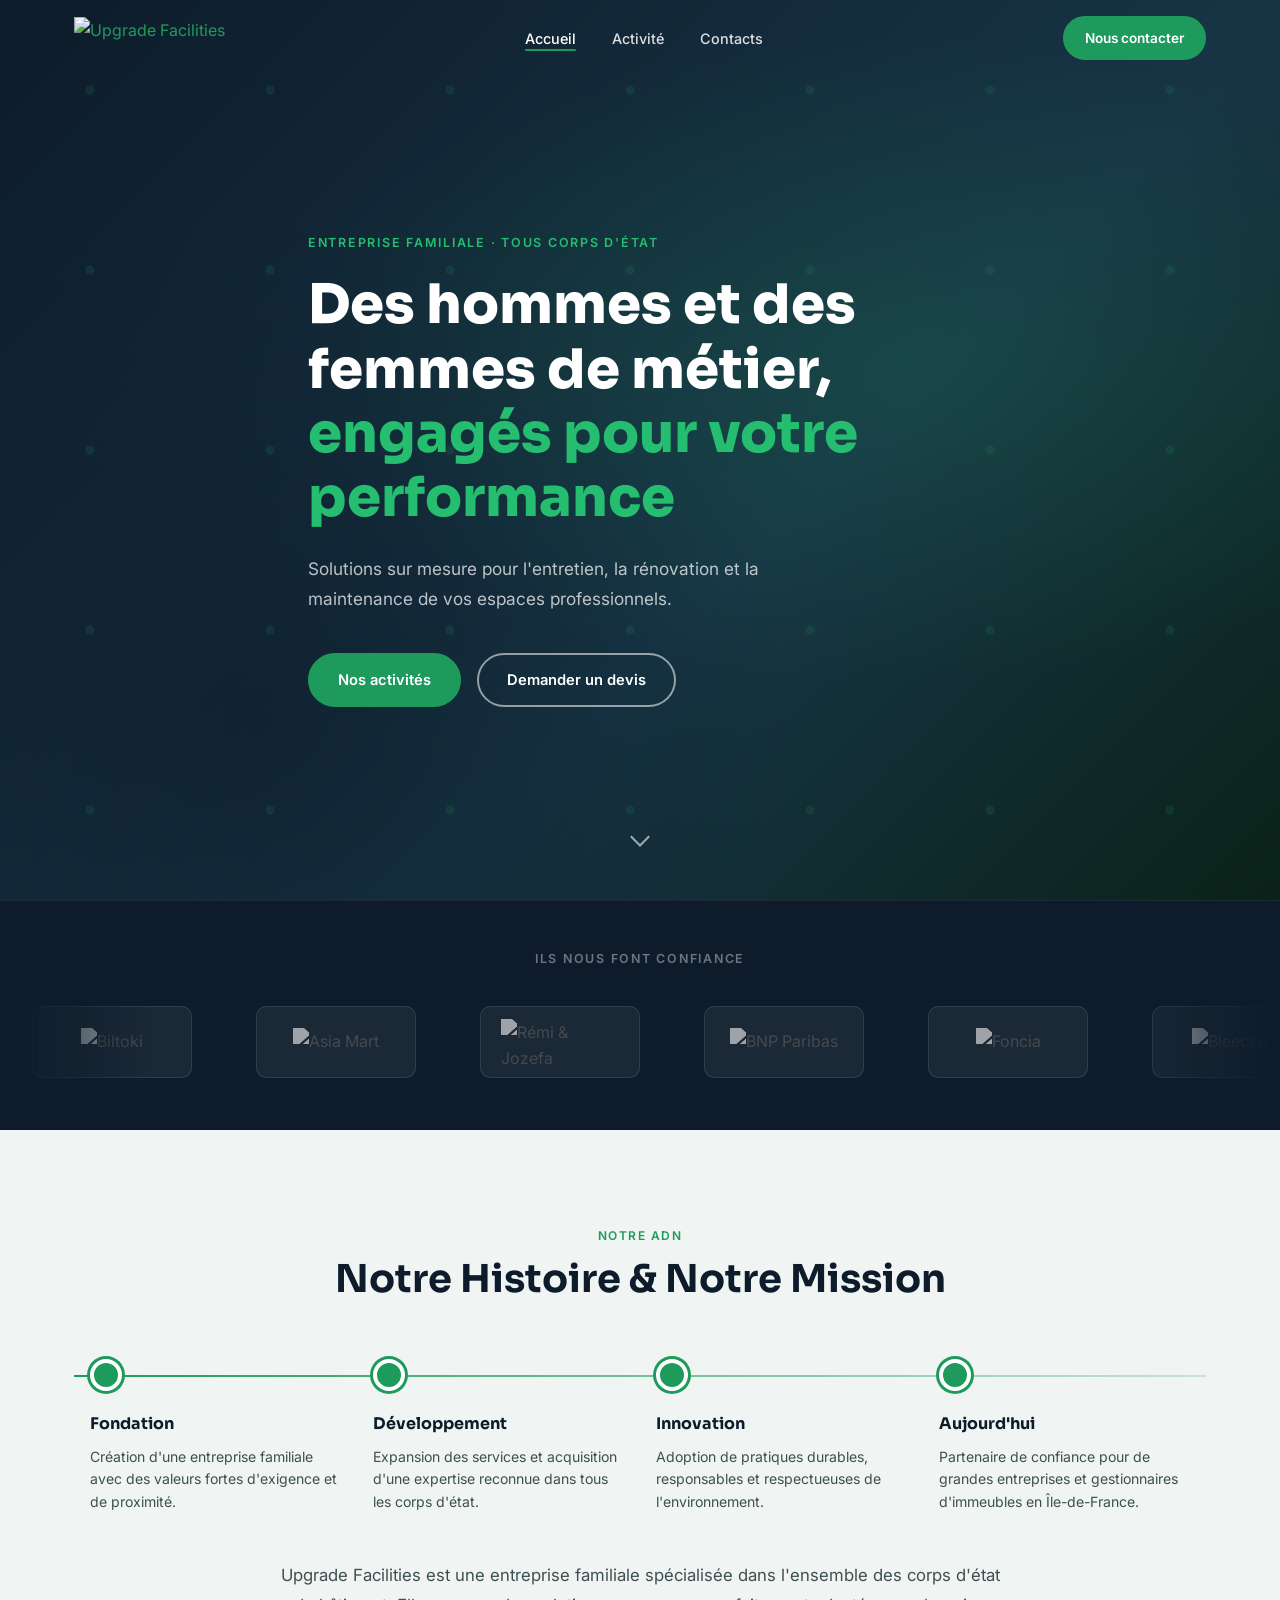
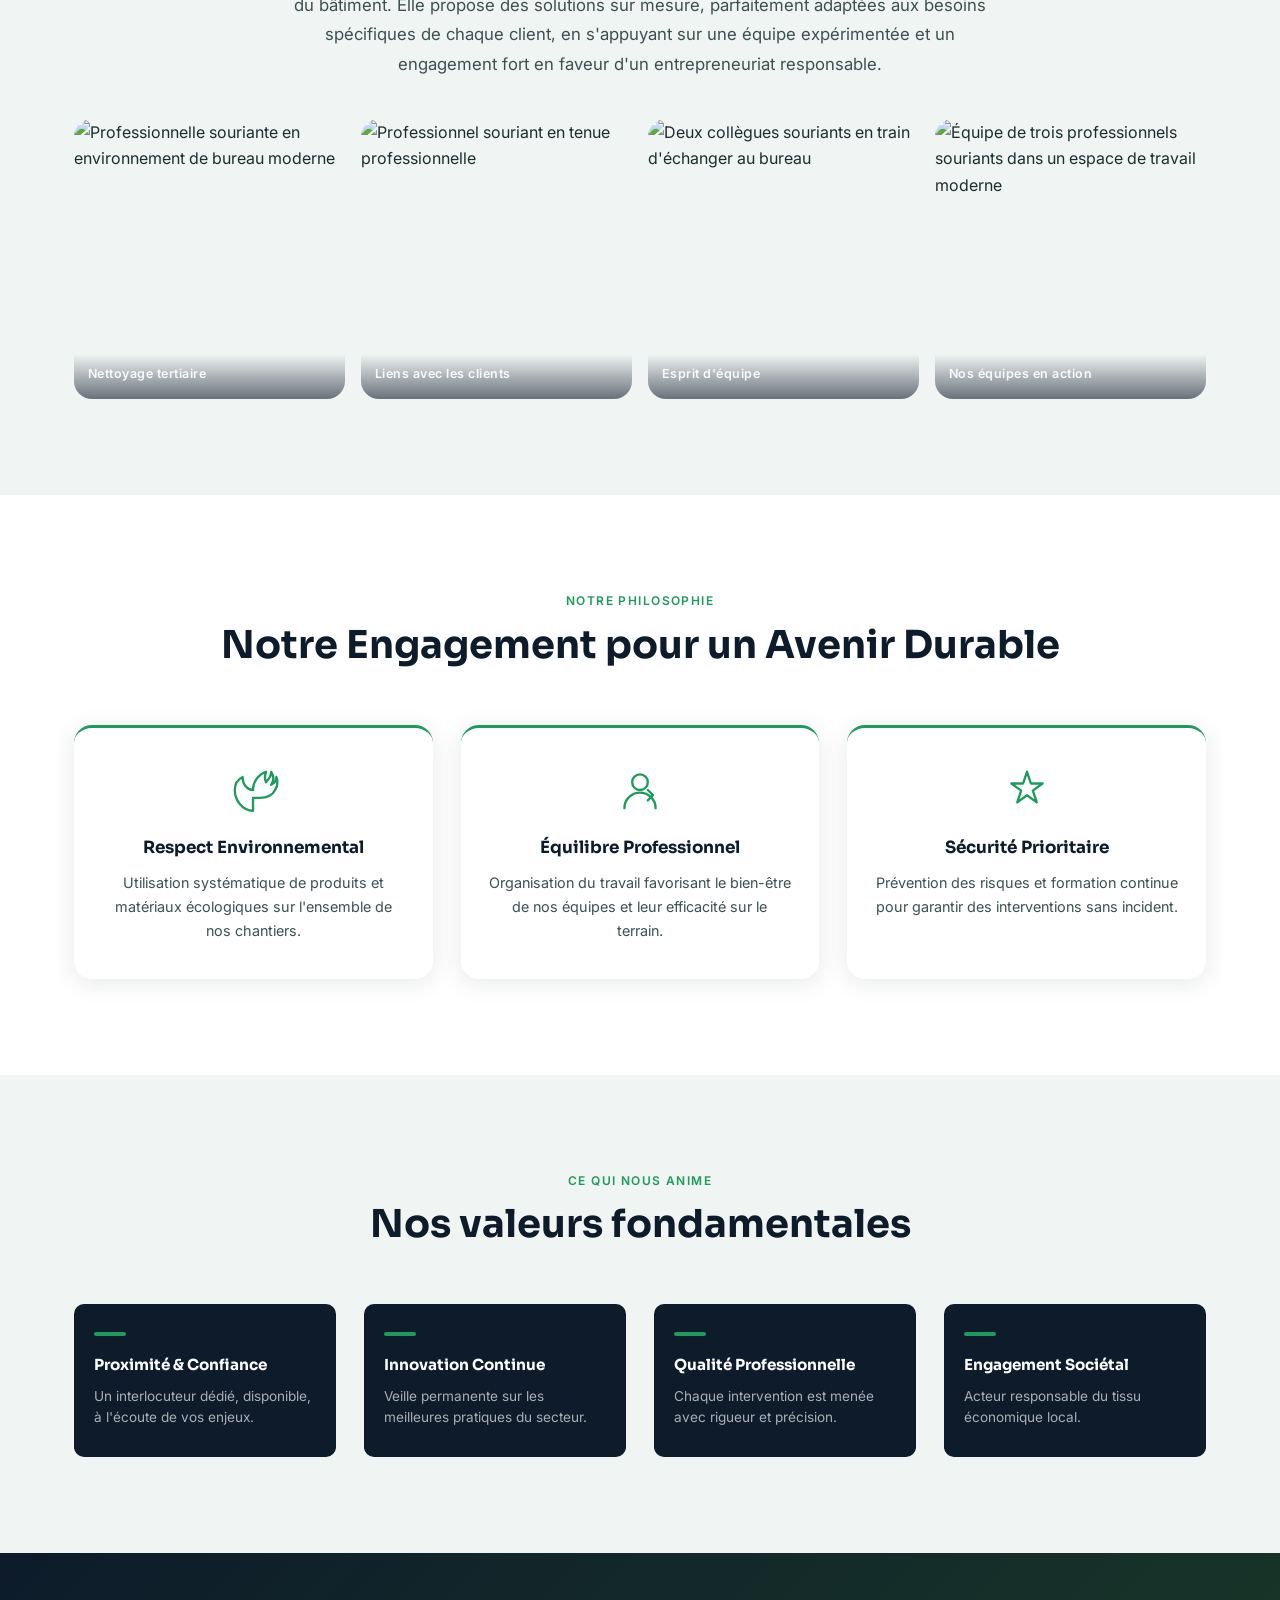
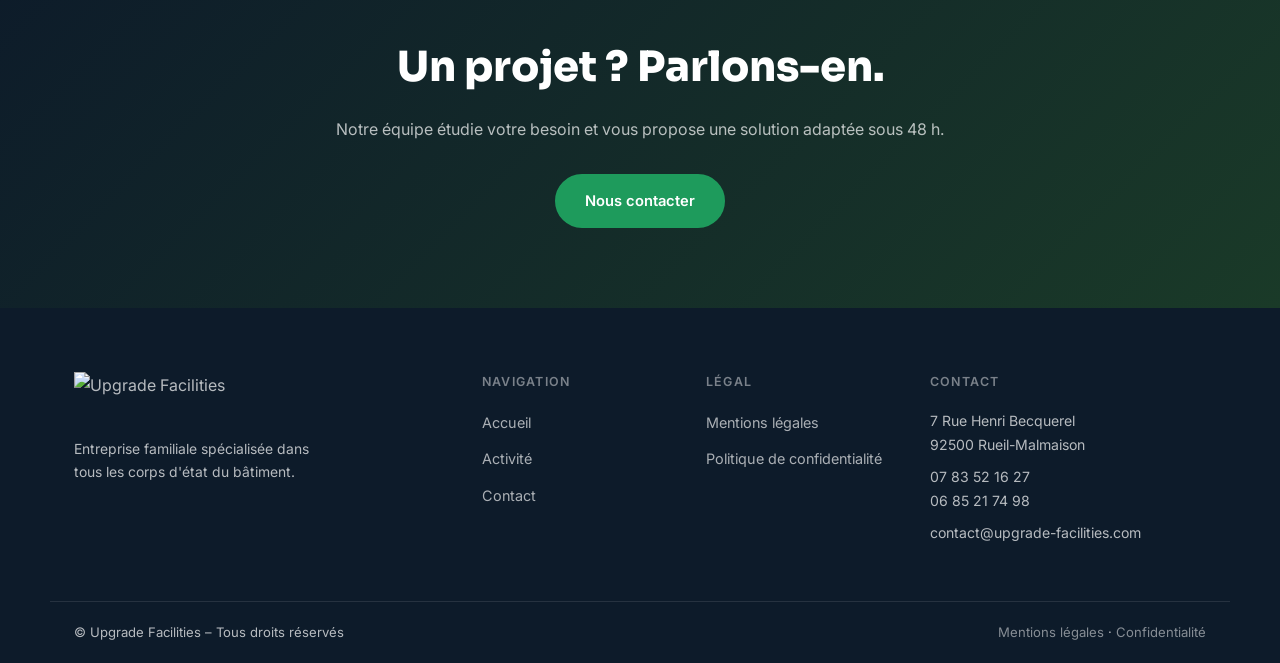
==== commit e83eb498: "Add files via upload" ====
--- a/index.html
+++ b/index.html
@@ -15,7 +15,7 @@
   <nav id="navbar">
     <div class="nav-inner">
       <a href="index.html" class="nav-logo">
-        <img src="uf.png" alt="Upgrade Facilities" />
+        <img src="img/uf.png" alt="Upgrade Facilities" />
       </a>
       <ul class="nav-links">
         <li><a href="index.html" class="active">Accueil</a></li>
@@ -47,43 +47,33 @@
         <a href="contact.html" class="btn-outline">Demander un devis</a>
       </div>
     </div>
-    <a href="#trust-section" class="hero-scroll-hint" aria-label="Découvrir la suite">
+    <a href="#gallery-section" class="hero-scroll-hint" aria-label="Découvrir la suite">
       <span></span>
     </a>
   </header>
 
-  <!-- ══ CONFIANCE & RÉALISATIONS ══ -->
-  <section class="trust-section" id="trust-section">
-    <div class="container">
-      <p class="trust-label fade-in">Nos chantiers parlent pour nous</p>
-      <div class="trust-gallery fade-in">
-        <div class="trust-img">
-          <img src="nos_realisations.png" alt="Réalisations Upgrade Facilities" loading="lazy" />
-        </div>
-        <div class="trust-img">
-          <img src="revetement_du_mur.png" alt="Revêtement mural réalisé" loading="lazy" />
-        </div>
-        <div class="trust-img">
-          <img src="instalation_de_chantier.png" alt="Installation de chantier en cours" loading="lazy" />
-        </div>
-      </div>
-      <div class="trust-stats fade-in">
-        <div class="trust-stat">
-          <strong>Chantiers multiples</strong>
-          <span>Réalisés dans toute l'Île-de-France</span>
-        </div>
-        <div class="trust-stat">
-          <strong>Satisfaction client</strong>
-          <span>Au cœur de notre engagement</span>
-        </div>
-        <div class="trust-stat">
-          <strong>Expertise complète</strong>
-          <span>Tous corps d'état réunis</span>
-        </div>
-        <div class="trust-stat">
-          <strong>Île-de-France</strong>
-          <span>Zone d'intervention</span>
-        </div>
+  <!-- ══ ILS NOUS FONT CONFIANCE — LOGO TICKER ══ -->
+  <section class="clients-section" id="references" aria-label="Références clients">
+    <div class="container">
+      <p class="trust-label fade-in">Ils nous font confiance</p>
+    </div>
+    <div class="logo-ticker-wrapper" aria-hidden="true">
+      <div class="logo-ticker-track">
+        <figure class="logo-ticker-item"><img src="img/logo_biltoki.jpg" alt="Biltoki" /></figure>
+        <figure class="logo-ticker-item"><img src="img/logo_asia_mart.jpg" alt="Asia Mart" /></figure>
+        <figure class="logo-ticker-item"><img src="img/logo_remi_et_jozefa.jpg" alt="Rémi & Jozefa" /></figure>
+        <figure class="logo-ticker-item"><img src="img/logo_bnp_paribas.jpg" alt="BNP Paribas" /></figure>
+        <figure class="logo-ticker-item"><img src="img/logo_foncia.png" alt="Foncia" /></figure>
+        <figure class="logo-ticker-item"><img src="img/logo_bleecker.png" alt="Bleecker" /></figure>
+        <figure class="logo-ticker-item"><img src="img/logo_logicor.jpg" alt="Logicor" /></figure>
+        <!-- Duplicate set for seamless loop -->
+        <figure class="logo-ticker-item"><img src="img/logo_biltoki.jpg" alt="" /></figure>
+        <figure class="logo-ticker-item"><img src="img/logo_asia_mart.jpg" alt="" /></figure>
+        <figure class="logo-ticker-item"><img src="img/logo_remi_et_jozefa.jpg" alt="" /></figure>
+        <figure class="logo-ticker-item"><img src="img/logo_bnp_paribas.jpg" alt="" /></figure>
+        <figure class="logo-ticker-item"><img src="img/logo_foncia.png" alt="" /></figure>
+        <figure class="logo-ticker-item"><img src="img/logo_bleecker.png" alt="" /></figure>
+        <figure class="logo-ticker-item"><img src="img/logo_logicor.jpg" alt="" /></figure>
       </div>
     </div>
   </section>
@@ -127,6 +117,26 @@
       </div>
       <div class="about-text fade-in">
         <p>Upgrade Facilities est une entreprise familiale spécialisée dans l'ensemble des corps d'état du bâtiment. Elle propose des solutions sur mesure, parfaitement adaptées aux besoins spécifiques de chaque client, en s'appuyant sur une équipe expérimentée et un engagement fort en faveur d'un entrepreneuriat responsable.</p>
+      </div>
+
+      <!-- Galerie humaine — 4 photos même taille -->
+      <div class="team-gallery-grid fade-in">
+        <figure class="team-gallery-img">
+          <img src="img/nettoyage_pro.jpg" alt="Professionnelle souriante en environnement de bureau moderne" loading="lazy" />
+          <figcaption>Nettoyage tertiaire</figcaption>
+        </figure>
+        <figure class="team-gallery-img">
+          <img src="img/chef_projet_souriant.jpg" alt="Professionnel souriant en tenue professionnelle" loading="lazy" />
+          <figcaption>Liens avec les clients</figcaption>
+        </figure>
+        <figure class="team-gallery-img">
+          <img src="img/chantier_sourire.jpg" alt="Deux collègues souriants en train d'échanger au bureau" loading="lazy" />
+          <figcaption>Esprit d'équipe</figcaption>
+        </figure>
+        <figure class="team-gallery-img">
+          <img src="img/nettoyage_pro2.jpg" alt="Équipe de trois professionnels souriants dans un espace de travail moderne" loading="lazy" />
+          <figcaption>Nos équipes en action</figcaption>
+        </figure>
       </div>
     </div>
   </section>
@@ -192,49 +202,6 @@
     </div>
   </section>
 
-  <!-- ══ MARCHÉS & SERVICES ══ -->
-  <section class="section marches" id="marches">
-    <div class="container">
-      <div class="section-header fade-in">
-        <p class="eyebrow">Nos domaines d'intervention</p>
-        <h2>Notre Marché &amp; Nos Services</h2>
-      </div>
-      <div class="marches-grid fade-in">
-        <div class="marche-card">
-          <div class="marche-icon-svg">
-            <svg viewBox="0 0 32 32" fill="none" xmlns="http://www.w3.org/2000/svg"><rect x="4" y="10" width="24" height="18" rx="2" stroke="currentColor" stroke-width="2"/><path d="M10 10V7a6 6 0 0 1 12 0v3" stroke="currentColor" stroke-width="2" stroke-linecap="round"/><rect x="13" y="17" width="6" height="6" rx="1" stroke="currentColor" stroke-width="1.5"/></svg>
-          </div>
-          <h4>Grandes Entreprises</h4>
-          <p>Services sur mesure et contrats d'entretien adaptés à vos volumes et exigences.</p>
-        </div>
-        <div class="marche-card">
-          <div class="marche-icon-svg">
-            <svg viewBox="0 0 32 32" fill="none" xmlns="http://www.w3.org/2000/svg"><path d="M4 28V12L16 4l12 8v16" stroke="currentColor" stroke-width="2" stroke-linejoin="round"/><rect x="12" y="18" width="8" height="10" rx="1" stroke="currentColor" stroke-width="1.5"/><path d="M4 28h24" stroke="currentColor" stroke-width="2" stroke-linecap="round"/></svg>
-          </div>
-          <h4>Gestionnaires d'Immeubles</h4>
-          <p>Entretien et rénovation de parties communes et locaux.</p>
-        </div>
-        <div class="marche-card">
-          <div class="marche-icon-svg">
-            <svg viewBox="0 0 32 32" fill="none" xmlns="http://www.w3.org/2000/svg"><path d="M8 24l4-4 3 3 5-6 4 4" stroke="currentColor" stroke-width="2" stroke-linecap="round" stroke-linejoin="round"/><rect x="3" y="4" width="26" height="24" rx="2" stroke="currentColor" stroke-width="2"/><path d="M3 10h26" stroke="currentColor" stroke-width="2"/></svg>
-          </div>
-          <h4>Travaux Tous Corps d'État</h4>
-          <p>Sols, murs, menuiserie, plâtrerie — une réponse globale pour chaque chantier.</p>
-        </div>
-        <div class="marche-card">
-          <div class="marche-icon-svg">
-            <svg viewBox="0 0 32 32" fill="none" xmlns="http://www.w3.org/2000/svg"><path d="M10 22c2-6 10-6 12 0" stroke="currentColor" stroke-width="2" stroke-linecap="round"/><path d="M6 14c3-8 17-8 20 0" stroke="currentColor" stroke-width="2" stroke-linecap="round"/><circle cx="16" cy="26" r="2" fill="currentColor"/></svg>
-          </div>
-          <h4>Nettoyage Professionnel</h4>
-          <p>Entretien courant et périodique des locaux, immeubles et zones sensibles.</p>
-        </div>
-      </div>
-      <div class="marches-cta fade-in">
-        <a href="activite.html" class="btn-primary">Découvrir toutes nos activités</a>
-      </div>
-    </div>
-  </section>
-
   <!-- ══ CTA BANDE ══ -->
   <section class="cta-band fade-in">
     <div class="container">
@@ -248,7 +215,7 @@
   <footer class="footer">
     <div class="container footer-inner">
       <div class="footer-brand">
-        <img src="uf.png" alt="Upgrade Facilities" class="footer-logo" />
+        <img src="img/uf.png" alt="Upgrade Facilities" class="footer-logo" />
         <p>Entreprise familiale spécialisée dans tous les corps d'état du bâtiment.</p>
       </div>
       <div class="footer-links">
--- a/style.css
+++ b/style.css
@@ -1239,3 +1239,744 @@
   .trust-stats { grid-template-columns: repeat(2, 1fr); gap: 28px; }
   .form-row-3 { grid-template-columns: 1fr; }
 }
+
+/* ═══════════════════════════════════════════
+   SECTION — ILS NOUS FONT CONFIANCE
+═══════════════════════════════════════════ */
+.clients-section {
+  padding: 56px 0 60px;
+  background: var(--navy);
+  border-top: 1px solid rgba(255,255,255,.06);
+}
+.clients-section .trust-label {
+  color: rgba(255,255,255,.45);
+  margin-bottom: 40px;
+}
+
+/* Layout deux colonnes catégories */
+.clients-categories {
+  display: flex;
+  align-items: flex-start;
+  gap: 0;
+}
+.clients-col {
+  flex: 1;
+  padding: 0 40px;
+}
+.clients-col:first-child { padding-left: 0; }
+.clients-col:last-child  { padding-right: 0; }
+
+/* Label de catégorie */
+.clients-col-label {
+  display: flex;
+  align-items: center;
+  gap: 8px;
+  font-size: .72rem;
+  font-weight: 700;
+  letter-spacing: .12em;
+  text-transform: uppercase;
+  color: var(--green-light);
+  margin-bottom: 20px;
+}
+.clients-col-label svg {
+  width: 16px;
+  height: 16px;
+  flex-shrink: 0;
+  opacity: .85;
+}
+
+/* Séparateur vertical */
+.clients-divider {
+  width: 1px;
+  align-self: stretch;
+  background: rgba(255,255,255,.10);
+  margin: 0;
+  flex-shrink: 0;
+}
+
+/* Rangée de logos */
+.clients-logos-row {
+  display: flex;
+  flex-wrap: wrap;
+  gap: 12px;
+  align-items: center;
+}
+
+/* Pill logo — style épuré niveaux de gris */
+.client-logo-item {
+  margin: 0;
+}
+.client-logo-pill {
+  display: inline-flex;
+  align-items: center;
+  justify-content: center;
+  padding: 10px 20px;
+  border-radius: 6px;
+  border: 1px solid rgba(255,255,255,.15);
+  background: rgba(255,255,255,.05);
+  transition: border-color var(--transition), background var(--transition), transform var(--transition);
+  cursor: default;
+}
+.client-logo-pill:hover {
+  border-color: rgba(255,255,255,.35);
+  background: rgba(255,255,255,.09);
+  transform: translateY(-2px);
+}
+.client-logo-text {
+  font-family: var(--font-display);
+  font-size: .82rem;
+  font-weight: 700;
+  letter-spacing: .04em;
+  color: rgba(255,255,255,.60);
+  white-space: nowrap;
+}
+
+/* Variante accentuée pour les clients travaux (marques plus connues) */
+.client-logo-pill--accent {
+  border-color: rgba(30,155,92,.25);
+  background: rgba(30,155,92,.05);
+}
+.client-logo-pill--accent:hover {
+  border-color: rgba(30,155,92,.55);
+  background: rgba(30,155,92,.10);
+}
+.client-logo-pill--accent .client-logo-text {
+  color: rgba(255,255,255,.70);
+}
+
+/* Screen reader only */
+.sr-only {
+  position: absolute;
+  width: 1px; height: 1px;
+  padding: 0; margin: -1px;
+  overflow: hidden;
+  clip: rect(0,0,0,0);
+  white-space: nowrap;
+  border-width: 0;
+}
+
+/* ── Carte Nettoyage mise en avant ── */
+.marche-card--featured {
+  border: 2px solid var(--green);
+  background: linear-gradient(135deg, rgba(30,155,92,.08) 0%, rgba(30,155,92,.02) 100%);
+  position: relative;
+  overflow: hidden;
+}
+.marche-card--featured::before {
+  content: '';
+  position: absolute;
+  top: 0; left: 0;
+  width: 100%; height: 3px;
+  background: var(--green);
+}
+.marche-card-badge {
+  display: inline-block;
+  margin-top: 14px;
+  font-size: .72rem;
+  font-weight: 700;
+  letter-spacing: .08em;
+  text-transform: uppercase;
+  color: var(--green);
+  background: rgba(30,155,92,.10);
+  padding: 4px 12px;
+  border-radius: 50px;
+}
+
+/* ── Responsive clients section ── */
+@media (max-width: 768px) {
+  .clients-categories {
+    flex-direction: column;
+    gap: 36px;
+  }
+  .clients-divider { display: none; }
+  .clients-col { padding: 0; }
+  .clients-logos-row { gap: 10px; }
+  .client-logo-text { font-size: .78rem; }
+}
+
+/* ═══════════════════════════════════════════
+   CARROUSEL RÉALISATIONS
+═══════════════════════════════════════════ */
+.realisations-section {
+  padding: 96px 0 64px;
+  background: var(--gray-100);
+}
+.realisations-section .section-header { margin-bottom: 48px; }
+
+/* Outer: masks overflow, hosts arrows */
+.realisation-slider-outer {
+  position: relative;
+  overflow: hidden;
+  width: 100%;
+  cursor: grab;
+}
+.realisation-slider-outer:active { cursor: grabbing; }
+
+/* Track: flex row of all cards */
+.realisation-track {
+  display: flex;
+  transition: transform 0.55s cubic-bezier(.4,0,.2,1);
+  will-change: transform;
+}
+
+/* Individual card */
+.realisation-card {
+  flex-shrink: 0;
+  display: grid;
+  grid-template-columns: 1fr 1fr;
+  gap: 0;
+  background: #fff;
+  border-radius: var(--radius-lg);
+  overflow: hidden;
+  box-shadow: var(--shadow-lg);
+  /* Width set by JS (100/N %) */
+  margin: 0 max(24px, calc((100% - 1180px) / 2 + 24px));
+  /* Override: visually constrain */
+  max-width: 1100px;
+  align-self: flex-start;
+}
+
+/* We need a fixed visible width — use container approach */
+.realisation-slider-outer {
+  padding: 8px 0 24px;
+}
+
+/* Image side */
+.realisation-img {
+  position: relative;
+  margin: 0;
+  overflow: hidden;
+  min-height: 340px;
+}
+.realisation-img img {
+  width: 100%;
+  height: 100%;
+  object-fit: cover;
+  display: block;
+  transition: transform 0.6s ease;
+}
+.realisation-card:hover .realisation-img img { transform: scale(1.04); }
+
+/* Badge */
+.realisation-badge {
+  position: absolute;
+  top: 20px;
+  left: 20px;
+  font-size: .72rem;
+  font-weight: 700;
+  letter-spacing: .08em;
+  text-transform: uppercase;
+  padding: 5px 14px;
+  border-radius: 50px;
+  z-index: 2;
+}
+.realisation-badge--clean {
+  background: var(--green);
+  color: #fff;
+}
+.realisation-badge--travaux {
+  background: var(--navy);
+  color: #fff;
+}
+
+/* Content side */
+.realisation-body {
+  padding: 40px 40px 36px;
+  display: flex;
+  flex-direction: column;
+  justify-content: space-between;
+  gap: 24px;
+}
+
+/* Client identity */
+.realisation-client {
+  display: flex;
+  align-items: center;
+  gap: 16px;
+}
+.realisation-client-logo {
+  width: 72px;
+  height: 48px;
+  display: flex;
+  align-items: center;
+  justify-content: center;
+  flex-shrink: 0;
+  background: var(--gray-100);
+  border-radius: 8px;
+  overflow: hidden;
+  padding: 6px 8px;
+}
+.realisation-client-logo img {
+  max-width: 100%;
+  max-height: 100%;
+  object-fit: contain;
+  filter: grayscale(30%);
+}
+.realisation-client-logo--duo {
+  width: 100px;
+  gap: 4px;
+}
+.realisation-client-logo--duo img {
+  max-width: 46%;
+}
+.realisation-client-name {
+  font-family: var(--font-display);
+  font-size: 1.05rem;
+  font-weight: 700;
+  color: var(--navy);
+  line-height: 1.2;
+}
+.realisation-client-type {
+  font-size: .8rem;
+  color: var(--gray-500);
+  margin-top: 3px;
+}
+
+/* Quote */
+.realisation-quote {
+  border-left: 3px solid var(--green);
+  padding-left: 18px;
+  margin: 0;
+}
+.realisation-quote p {
+  font-size: .97rem;
+  color: var(--gray-700);
+  line-height: 1.7;
+  font-style: italic;
+  margin-bottom: 10px;
+}
+.realisation-quote footer {
+  font-size: .8rem;
+  font-weight: 600;
+  color: var(--navy);
+}
+
+/* KPIs */
+.realisation-kpis {
+  display: flex;
+  gap: 0;
+  border-top: 1px solid var(--gray-100);
+  padding-top: 20px;
+  list-style: none;
+}
+.realisation-kpis li {
+  flex: 1;
+  text-align: center;
+  padding: 0 8px;
+  border-right: 1px solid var(--gray-100);
+}
+.realisation-kpis li:last-child { border-right: none; }
+.realisation-kpis li strong {
+  display: block;
+  font-family: var(--font-display);
+  font-size: 1.1rem;
+  font-weight: 800;
+  color: var(--navy);
+  line-height: 1.2;
+  margin-bottom: 4px;
+}
+.realisation-kpis li span {
+  font-size: .72rem;
+  color: var(--gray-500);
+  font-weight: 500;
+  text-transform: uppercase;
+  letter-spacing: .05em;
+  line-height: 1.3;
+}
+
+/* Arrow buttons */
+.slider-arrow {
+  position: absolute;
+  top: 50%;
+  transform: translateY(-50%);
+  width: 48px;
+  height: 48px;
+  border-radius: 50%;
+  background: #fff;
+  border: 2px solid var(--gray-100);
+  display: flex;
+  align-items: center;
+  justify-content: center;
+  cursor: pointer;
+  box-shadow: var(--shadow);
+  z-index: 10;
+  transition: background var(--transition), border-color var(--transition), transform 0.3s ease;
+  color: var(--navy);
+}
+.slider-arrow:hover {
+  background: var(--green);
+  border-color: var(--green);
+  color: #fff;
+  transform: translateY(-50%) scale(1.08);
+}
+.slider-arrow svg { width: 22px; height: 22px; }
+.slider-arrow--prev { left: 16px; }
+.slider-arrow--next { right: 16px; }
+
+/* Dots */
+.slider-dots {
+  display: flex;
+  justify-content: center;
+  gap: 10px;
+  margin-top: 28px;
+}
+.slider-dot {
+  width: 10px;
+  height: 10px;
+  border-radius: 50%;
+  background: var(--gray-300);
+  border: none;
+  cursor: pointer;
+  transition: background var(--transition), transform var(--transition), width var(--transition);
+  padding: 0;
+}
+.slider-dot.active {
+  background: var(--green);
+  width: 28px;
+  border-radius: 5px;
+}
+.slider-dot:hover:not(.active) { background: var(--gray-500); }
+
+/* ═══════════════════════════════════════════
+   LOGO TICKER ANIMÉ
+═══════════════════════════════════════════ */
+.clients-section {
+  padding: 48px 0 52px;
+  background: var(--navy);
+  overflow: hidden;
+}
+.clients-section .trust-label {
+  color: rgba(255,255,255,.40);
+  margin-bottom: 36px;
+}
+
+.logo-ticker-wrapper {
+  position: relative;
+  overflow: hidden;
+  /* Fade edges */
+  -webkit-mask-image: linear-gradient(90deg, transparent 0%, #000 12%, #000 88%, transparent 100%);
+  mask-image:         linear-gradient(90deg, transparent 0%, #000 12%, #000 88%, transparent 100%);
+}
+
+.logo-ticker-track {
+  display: flex;
+  align-items: center;
+  gap: 0;
+  animation: logoScroll 28s linear infinite;
+  width: max-content;
+}
+.logo-ticker-track:hover { animation-play-state: paused; }
+
+@keyframes logoScroll {
+  0%   { transform: translateX(0); }
+  100% { transform: translateX(-50%); }
+}
+
+.logo-ticker-item {
+  flex-shrink: 0;
+  width: 160px;
+  height: 72px;
+  margin: 0 32px;
+  display: flex;
+  align-items: center;
+  justify-content: center;
+  background: rgba(255,255,255,.06);
+  border: 1px solid rgba(255,255,255,.10);
+  border-radius: 10px;
+  padding: 10px 20px;
+  transition: background 0.3s ease, border-color 0.3s ease;
+}
+.logo-ticker-item:hover {
+  background: rgba(255,255,255,.12);
+  border-color: rgba(255,255,255,.25);
+}
+.logo-ticker-item img {
+  max-width: 100%;
+  max-height: 46px;
+  object-fit: contain;
+  filter: grayscale(100%) brightness(2) contrast(0.8);
+  opacity: 0.65;
+  transition: filter 0.3s ease, opacity 0.3s ease;
+}
+.logo-ticker-item:hover img {
+  filter: grayscale(0%) brightness(1) contrast(1);
+  opacity: 1;
+}
+
+/* ═══════════════════════════════════════════
+   PORTRAITS ÉQUIPE
+═══════════════════════════════════════════ */
+.team-portraits {
+  display: grid;
+  grid-template-columns: repeat(3, 1fr);
+  gap: 24px;
+  margin-top: 48px;
+}
+.team-portrait-card {
+  background: var(--gray-100);
+  border-radius: var(--radius-lg);
+  padding: 32px 24px 28px;
+  text-align: center;
+  transition: transform var(--transition), box-shadow var(--transition);
+  border-bottom: 3px solid transparent;
+}
+.team-portrait-card:hover {
+  transform: translateY(-5px);
+  box-shadow: var(--shadow-lg);
+  border-bottom-color: var(--green);
+}
+.team-portrait-avatar {
+  width: 80px;
+  height: 80px;
+  border-radius: 50%;
+  margin: 0 auto 18px;
+  display: flex;
+  align-items: center;
+  justify-content: center;
+  overflow: hidden;
+}
+.team-portrait-avatar--a { background: rgba(30,155,92,.12); }
+.team-portrait-avatar--b { background: rgba(13,27,42,.08); }
+.team-portrait-avatar--c { background: rgba(30,155,92,.08); }
+.team-portrait-avatar svg { width: 64px; height: 64px; }
+.team-portrait-name {
+  font-family: var(--font-display);
+  font-size: 1rem;
+  font-weight: 700;
+  color: var(--navy);
+  margin-bottom: 4px;
+}
+.team-portrait-role {
+  font-size: .78rem;
+  font-weight: 600;
+  letter-spacing: .08em;
+  text-transform: uppercase;
+  color: var(--green);
+  margin-bottom: 16px;
+}
+.team-portrait-quote {
+  font-size: .88rem;
+  color: var(--gray-700);
+  font-style: italic;
+  line-height: 1.6;
+}
+.team-portrait-note {
+  margin-top: 32px;
+  text-align: center;
+  font-size: .88rem;
+  color: var(--gray-500);
+}
+.team-portrait-note a {
+  color: var(--green);
+  font-weight: 600;
+  margin-left: 4px;
+  text-decoration: none;
+}
+.team-portrait-note a:hover { text-decoration: underline; }
+
+/* ═══════════════════════════════════════════
+   RESPONSIVE — Nouvelles sections
+═══════════════════════════════════════════ */
+@media (max-width: 900px) {
+  .realisation-card {
+    grid-template-columns: 1fr;
+    margin: 0 16px;
+  }
+  .realisation-img { min-height: 240px; }
+  .realisation-body { padding: 28px 24px; }
+  .slider-arrow--prev { left: 4px; }
+  .slider-arrow--next { right: 4px; }
+}
+@media (max-width: 768px) {
+  .team-portraits { grid-template-columns: 1fr; gap: 16px; }
+  .realisation-kpis { flex-direction: column; gap: 14px; }
+  .realisation-kpis li { border-right: none; border-bottom: 1px solid var(--gray-100); padding-bottom: 14px; text-align: left; }
+  .realisation-kpis li:last-child { border-bottom: none; padding-bottom: 0; }
+  .logo-ticker-item { width: 120px; height: 56px; margin: 0 20px; }
+}
+@media (prefers-reduced-motion: reduce) {
+  .logo-ticker-track { animation: none; }
+  .realisation-track { transition: none; }
+}
+
+/* ── Team portrait avatar with real photo ── */
+.team-portrait-avatar {
+  width: 88px;
+  height: 88px;
+  border-radius: 50%;
+  margin: 0 auto 18px;
+  overflow: hidden;
+  border: 3px solid var(--gray-100);
+  box-shadow: 0 4px 16px rgba(13,27,42,.12);
+  transition: border-color var(--transition);
+  background: var(--gray-100);
+}
+.team-portrait-card:hover .team-portrait-avatar {
+  border-color: var(--green);
+}
+.team-portrait-avatar img {
+  width: 100%;
+  height: 100%;
+  object-fit: cover;
+  display: block;
+}
+/* Remove old variant classes no longer needed */
+.team-portrait-avatar--a,
+.team-portrait-avatar--b,
+.team-portrait-avatar--c { background: transparent; }
+
+/* ═══════════════════════════════════════════
+   TEAM GALLERY — Page d'accueil
+═══════════════════════════════════════════ */
+.team-gallery-section { background: var(--white); }
+
+.team-gallery-grid {
+  display: grid;
+  grid-template-columns: 1fr 1fr 1fr;
+  grid-template-rows: auto auto;
+  gap: 16px;
+}
+/* First image spans 2 rows (tall) */
+.team-gallery-img--tall {
+  grid-row: 1 / 3;
+}
+.team-gallery-img {
+  position: relative;
+  border-radius: var(--radius-lg);
+  overflow: hidden;
+  margin: 0;
+  background: var(--gray-100);
+}
+.team-gallery-img img {
+  width: 100%;
+  height: 100%;
+  object-fit: cover;
+  display: block;
+  min-height: 220px;
+  transition: transform 0.55s ease;
+}
+.team-gallery-img:hover img { transform: scale(1.04); }
+.team-gallery-img figcaption {
+  position: absolute;
+  bottom: 0; left: 0; right: 0;
+  padding: 10px 16px 14px;
+  background: linear-gradient(transparent, rgba(13,27,42,.65));
+  font-size: .78rem;
+  font-weight: 600;
+  color: rgba(255,255,255,.90);
+  letter-spacing: .04em;
+}
+
+/* ═══════════════════════════════════════════
+   CAROUSEL — CORRECTIF viewport + track
+   Approche : viewport = 100% width, overflow hidden
+   track = flex, chaque card = 100% du viewport
+═══════════════════════════════════════════ */
+.realisation-slider-outer {
+  position: relative;
+  width: 100%;
+  padding: 0 0 24px;
+}
+.realisation-viewport {
+  overflow: hidden;
+  width: 100%;
+}
+.realisation-track {
+  display: flex;
+  transition: transform 0.55s cubic-bezier(.4,0,.2,1);
+  will-change: transform;
+}
+.realisation-card {
+  flex: 0 0 100%;          /* Each card = exactly 100% viewport width */
+  width: 100%;
+  display: grid;
+  grid-template-columns: 1fr 1fr;
+  overflow: hidden;
+  border-radius: 0;        /* Full bleed inside viewport */
+  box-shadow: none;
+  background: #fff;
+  /* Constrain height */
+  min-height: 380px;
+  max-height: 520px;
+}
+/* Add card visual treatment via inner wrapper */
+.realisation-card > .realisation-body {
+  padding: 40px 48px;
+}
+
+@media (max-width: 900px) {
+  .realisation-card {
+    grid-template-columns: 1fr;
+    min-height: unset;
+    max-height: unset;
+  }
+  .realisation-img { min-height: 240px; }
+  .realisation-card > .realisation-body { padding: 28px 24px; }
+  .team-gallery-grid {
+    grid-template-columns: 1fr 1fr;
+    grid-template-rows: auto;
+  }
+  .team-gallery-img--tall { grid-row: auto; }
+}
+@media (max-width: 600px) {
+  .team-gallery-grid { grid-template-columns: 1fr; }
+}
+
+/* ═══════════════════════════════════════════
+   TEAM GALLERY — 4 colonnes même taille
+   Dans section "Notre Histoire"
+═══════════════════════════════════════════ */
+.team-gallery-grid {
+  display: grid;
+  grid-template-columns: repeat(4, 1fr);
+  grid-template-rows: 280px;   /* Hauteur fixe identique pour toutes */
+  gap: 16px;
+  margin-top: 40px;
+}
+/* Annuler le variant --tall (inutilisé maintenant) */
+.team-gallery-img--tall {
+  grid-row: auto;
+}
+.team-gallery-img {
+  position: relative;
+  border-radius: var(--radius-lg);
+  overflow: hidden;
+  margin: 0;
+  background: var(--gray-100);
+  height: 280px;              /* Hauteur forcée identique */
+}
+.team-gallery-img img {
+  width: 100%;
+  height: 100%;
+  object-fit: cover;
+  display: block;
+  transition: transform 0.55s ease;
+}
+.team-gallery-img:hover img { transform: scale(1.04); }
+.team-gallery-img figcaption {
+  position: absolute;
+  bottom: 0; left: 0; right: 0;
+  padding: 10px 14px 14px;
+  background: linear-gradient(transparent, rgba(13,27,42,.60));
+  font-size: .78rem;
+  font-weight: 600;
+  color: rgba(255,255,255,.92);
+  letter-spacing: .04em;
+}
+
+/* Responsive team gallery */
+@media (max-width: 900px) {
+  .team-gallery-grid {
+    grid-template-columns: repeat(2, 1fr);
+    grid-template-rows: repeat(2, 240px);
+    height: auto;
+  }
+  .team-gallery-img { height: 240px; }
+}
+@media (max-width: 550px) {
+  .team-gallery-grid {
+    grid-template-columns: 1fr 1fr;
+    grid-template-rows: repeat(2, 180px);
+  }
+  .team-gallery-img { height: 180px; }
+}
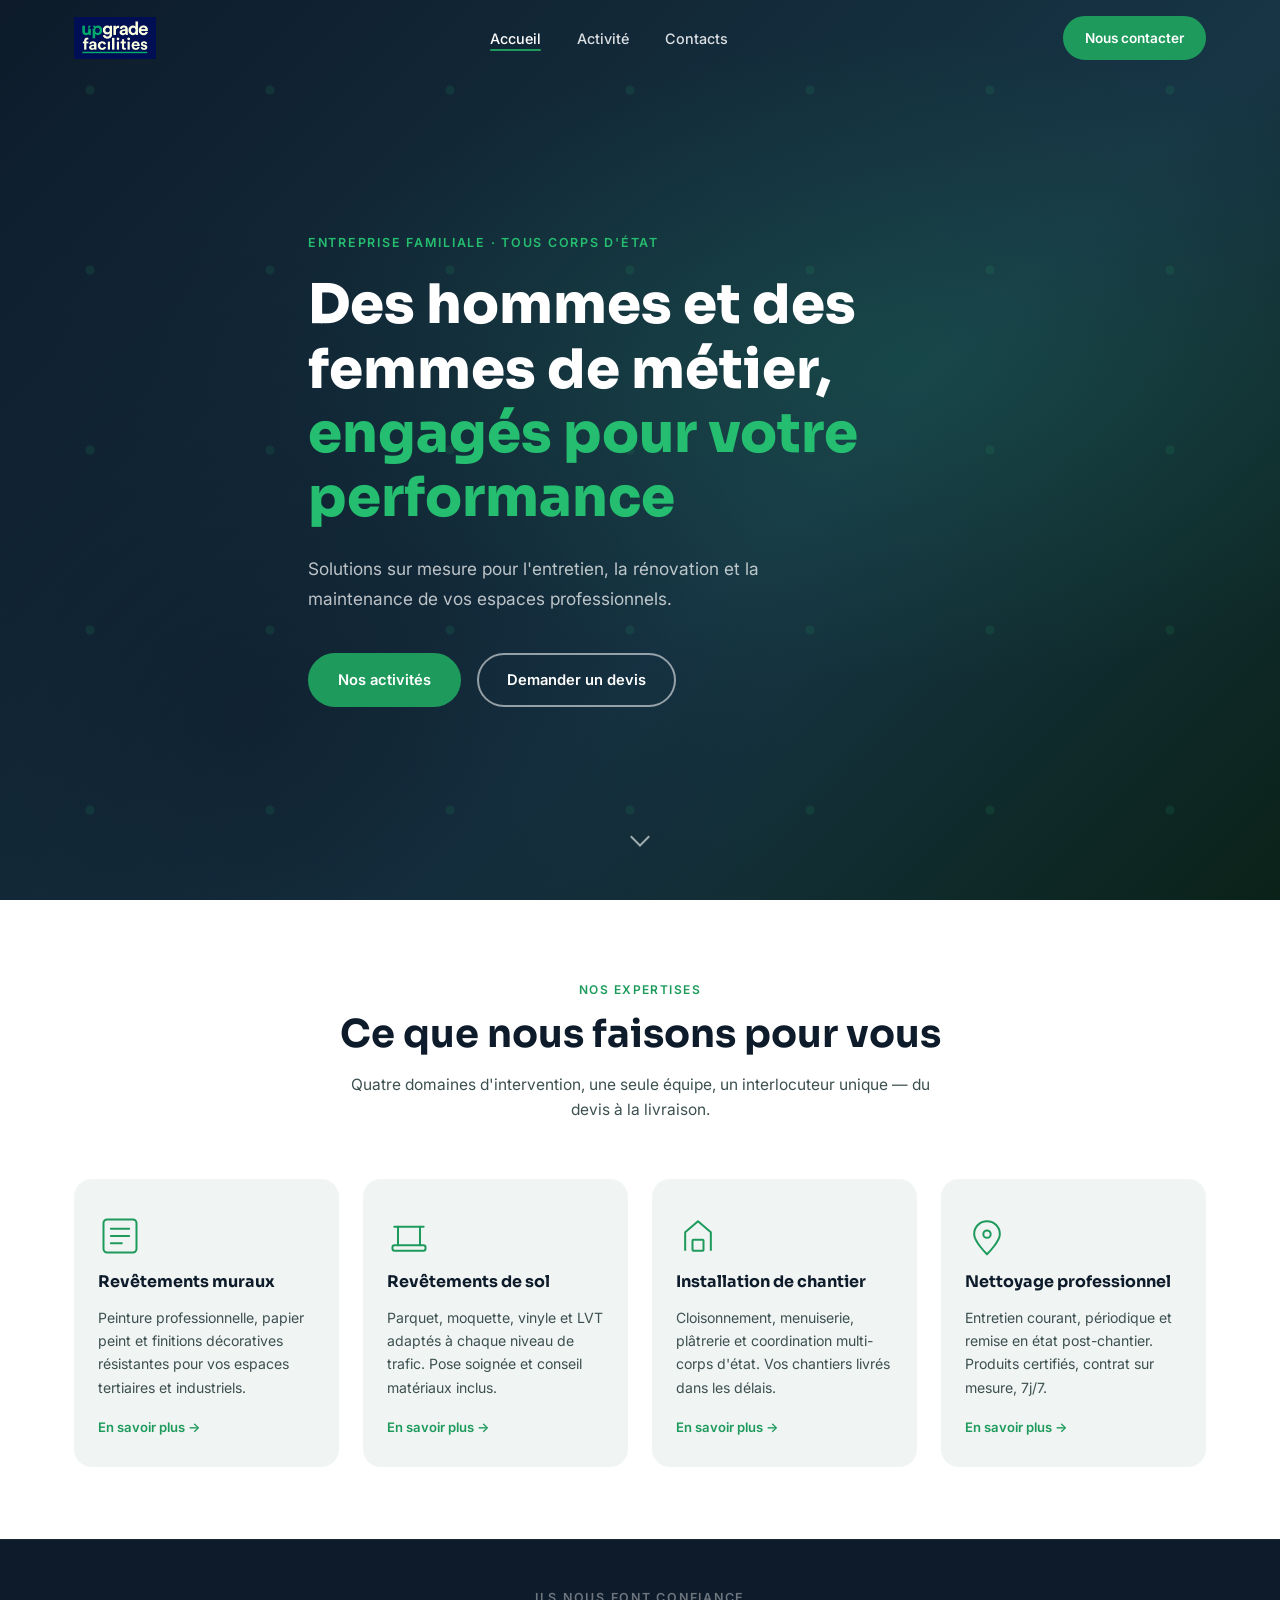
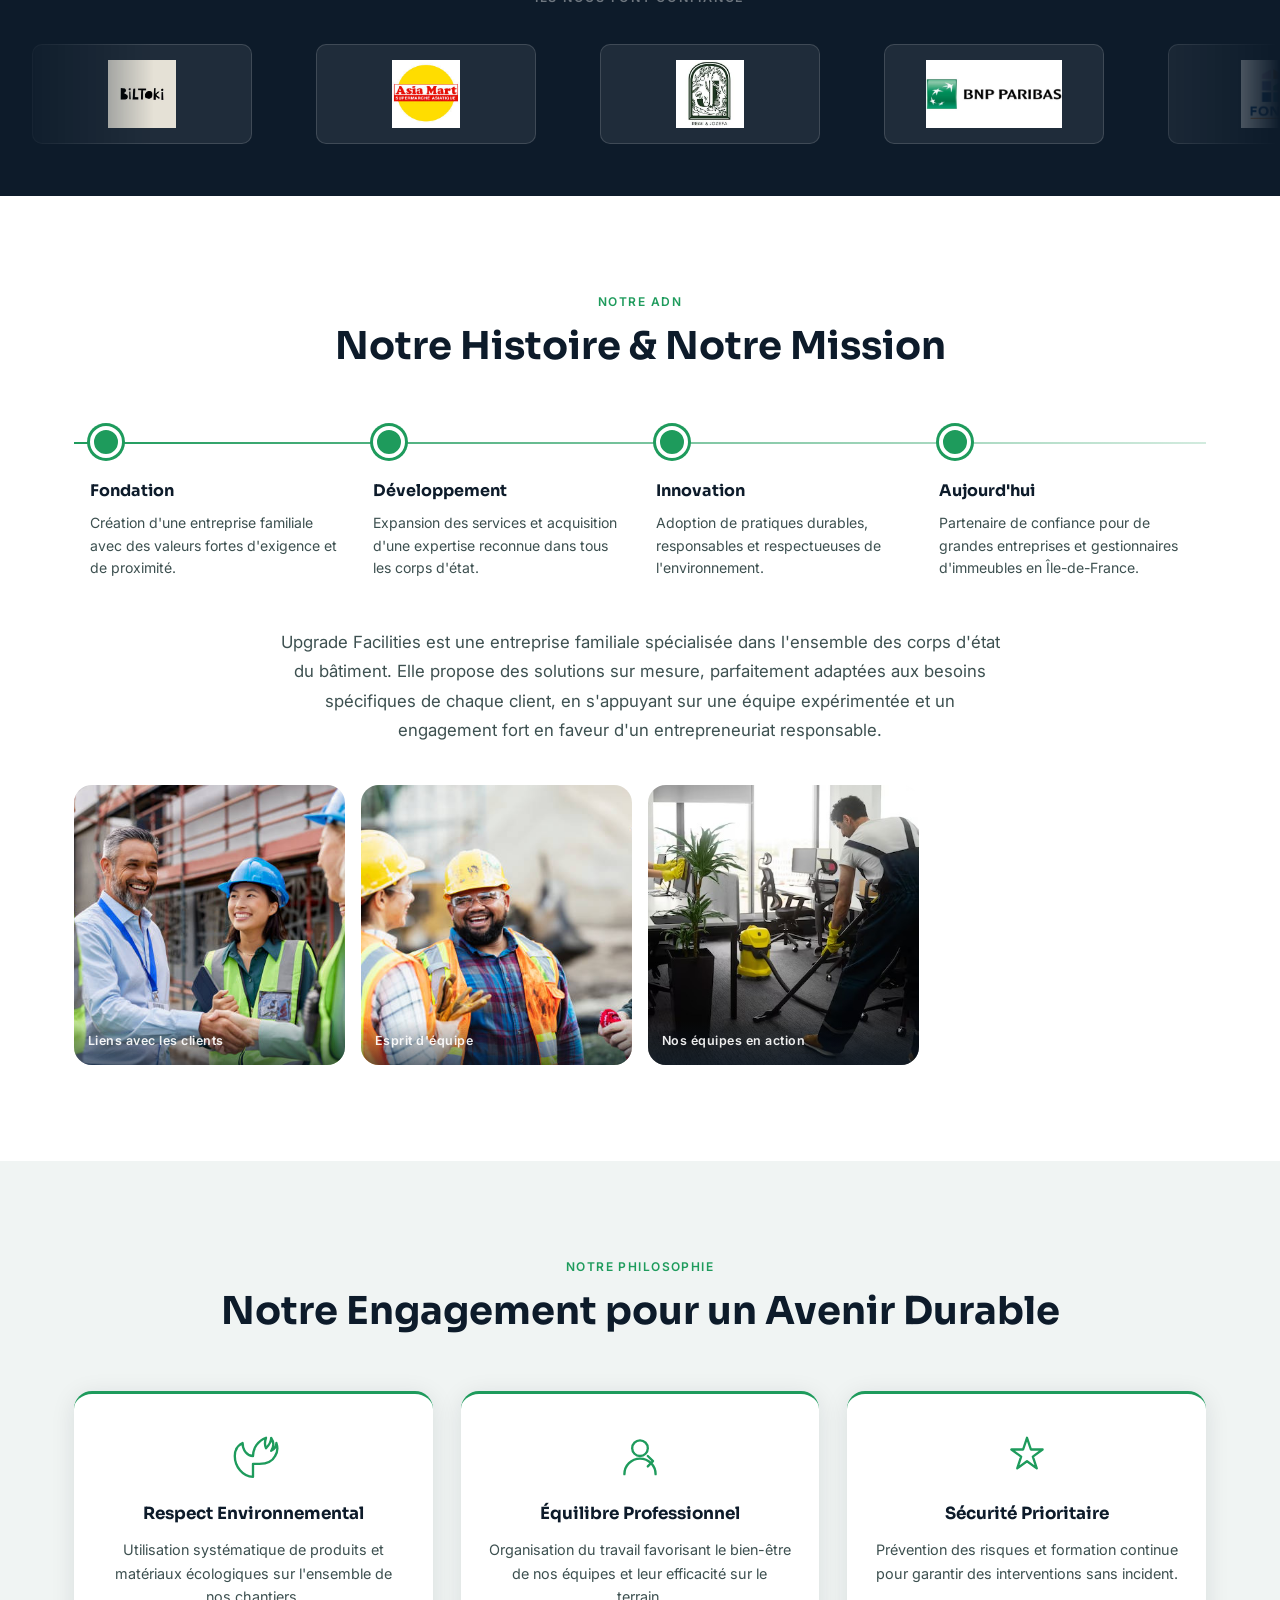
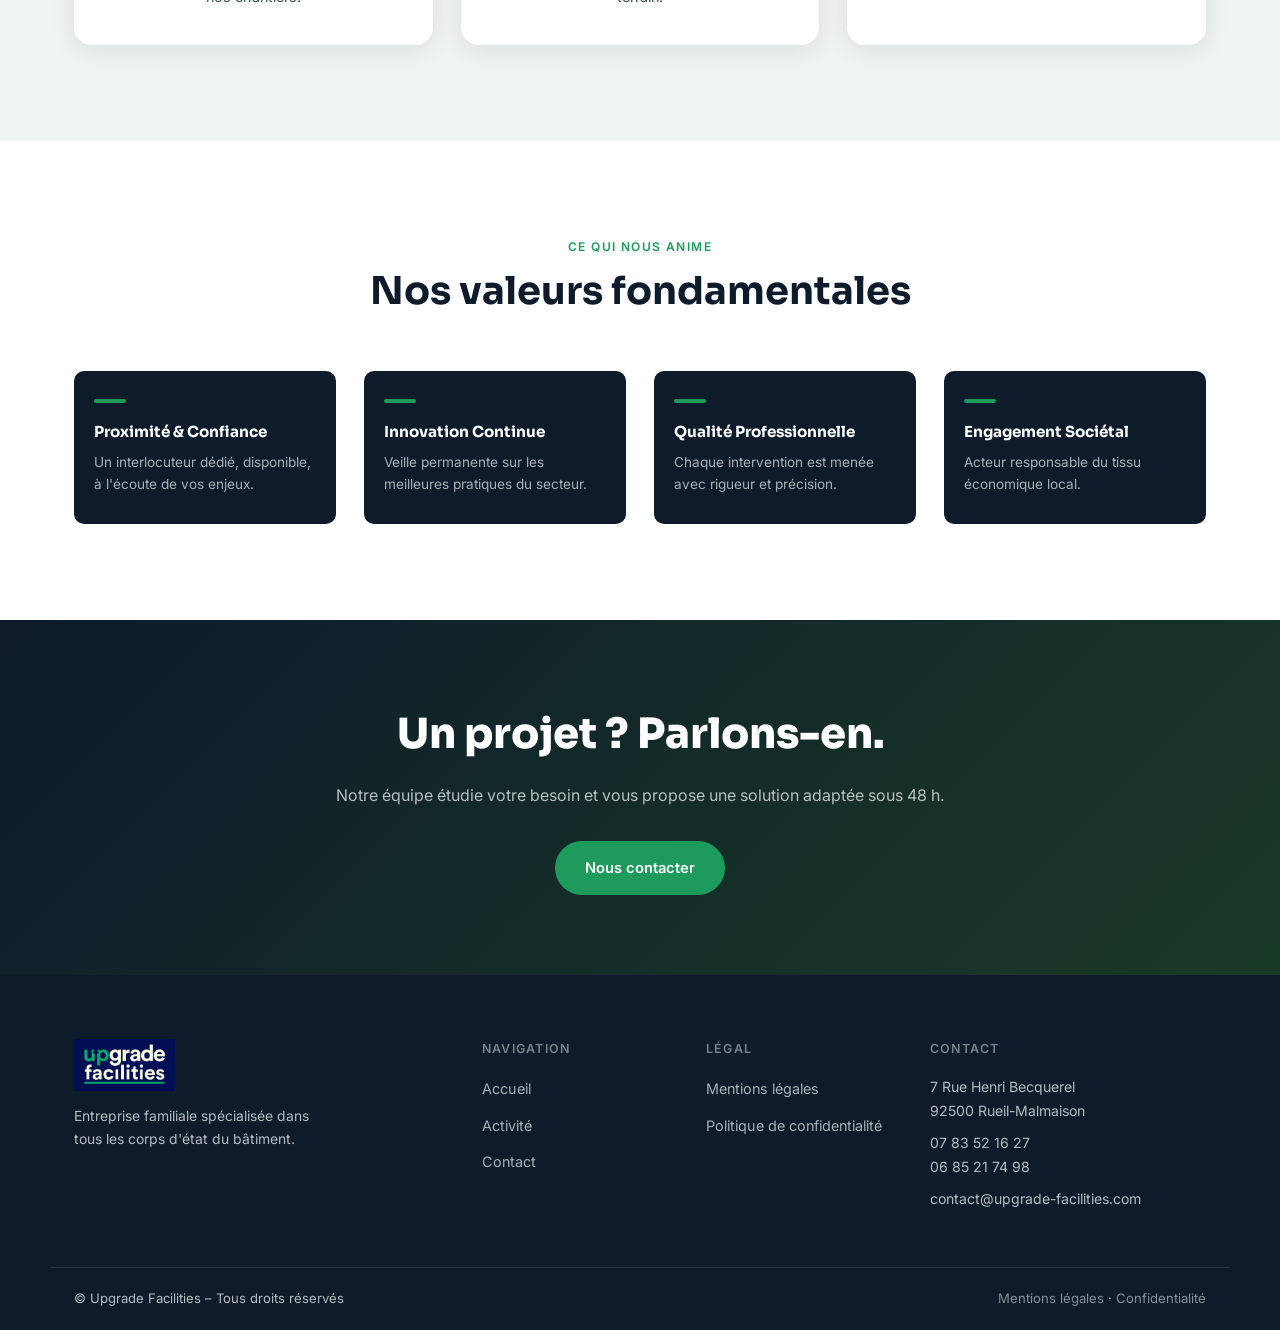
==== commit 2103ff2c: "Add files via upload" ====
--- a/index.html
+++ b/index.html
@@ -51,6 +51,69 @@
       <span></span>
     </a>
   </header>
+
+  <!-- ══ RÉSUMÉ DES SERVICES ══ -->
+  <section class="services-intro" id="services">
+    <div class="container">
+      <div class="section-header fade-in">
+        <p class="eyebrow">Nos expertises</p>
+        <h2>Ce que nous faisons pour vous</h2>
+        <p class="section-sub">Quatre domaines d'intervention, une seule équipe, un interlocuteur unique — du devis à la livraison.</p>
+      </div>
+      <div class="services-intro-grid fade-in">
+
+        <div class="service-card">
+          <div class="service-card-icon">
+            <svg viewBox="0 0 48 48" fill="none" xmlns="http://www.w3.org/2000/svg">
+              <rect x="6" y="6" width="36" height="36" rx="4" stroke="currentColor" stroke-width="2.2"/>
+              <path d="M14 24h20M14 32h12M14 16h20" stroke="currentColor" stroke-width="2.2" stroke-linecap="round"/>
+            </svg>
+          </div>
+          <h4>Revêtements muraux</h4>
+          <p>Peinture professionnelle, papier peint et finitions décoratives résistantes pour vos espaces tertiaires et industriels.</p>
+          <a href="activite.html#act-muraux" class="service-card-link">En savoir plus →</a>
+        </div>
+
+        <div class="service-card">
+          <div class="service-card-icon">
+            <svg viewBox="0 0 48 48" fill="none" xmlns="http://www.w3.org/2000/svg">
+              <rect x="6" y="34" width="36" height="6" rx="2" stroke="currentColor" stroke-width="2.2"/>
+              <path d="M12 34V14M36 34V14" stroke="currentColor" stroke-width="2.2" stroke-linecap="round"/>
+              <path d="M8 14h32" stroke="currentColor" stroke-width="2.2" stroke-linecap="round"/>
+            </svg>
+          </div>
+          <h4>Revêtements de sol</h4>
+          <p>Parquet, moquette, vinyle et LVT adaptés à chaque niveau de trafic. Pose soignée et conseil matériaux inclus.</p>
+          <a href="activite.html#act-sol" class="service-card-link">En savoir plus →</a>
+        </div>
+
+        <div class="service-card">
+          <div class="service-card-icon">
+            <svg viewBox="0 0 48 48" fill="none" xmlns="http://www.w3.org/2000/svg">
+              <path d="M10 40V20L24 8l14 12v20" stroke="currentColor" stroke-width="2.2" stroke-linejoin="round"/>
+              <rect x="18" y="28" width="12" height="12" rx="1" stroke="currentColor" stroke-width="2.2"/>
+            </svg>
+          </div>
+          <h4>Installation de chantier</h4>
+          <p>Cloisonnement, menuiserie, plâtrerie et coordination multi-corps d'état. Vos chantiers livrés dans les délais.</p>
+          <a href="activite.html#act-chantier" class="service-card-link">En savoir plus →</a>
+        </div>
+
+        <div class="service-card">
+          <div class="service-card-icon">
+            <svg viewBox="0 0 48 48" fill="none" xmlns="http://www.w3.org/2000/svg">
+              <path d="M24 8c-8 0-14 6-14 14 0 8 14 22 14 22s14-14 14-22c0-8-6-14-14-14z" stroke="currentColor" stroke-width="2.2" stroke-linejoin="round"/>
+              <circle cx="24" cy="22" r="4" stroke="currentColor" stroke-width="2.2"/>
+            </svg>
+          </div>
+          <h4>Nettoyage professionnel</h4>
+          <p>Entretien courant, périodique et remise en état post-chantier. Produits certifiés, contrat sur mesure, 7j/7.</p>
+          <a href="activite.html#act-nettoyage" class="service-card-link">En savoir plus →</a>
+        </div>
+
+      </div>
+    </div>
+  </section>
 
   <!-- ══ ILS NOUS FONT CONFIANCE — LOGO TICKER ══ -->
   <section class="clients-section" id="references" aria-label="Références clients">
@@ -119,12 +182,8 @@
         <p>Upgrade Facilities est une entreprise familiale spécialisée dans l'ensemble des corps d'état du bâtiment. Elle propose des solutions sur mesure, parfaitement adaptées aux besoins spécifiques de chaque client, en s'appuyant sur une équipe expérimentée et un engagement fort en faveur d'un entrepreneuriat responsable.</p>
       </div>
 
-      <!-- Galerie humaine — 4 photos même taille -->
+      <!-- Galerie humaine — 3 photos conservées -->
       <div class="team-gallery-grid fade-in">
-        <figure class="team-gallery-img">
-          <img src="img/nettoyage_pro.jpg" alt="Professionnelle souriante en environnement de bureau moderne" loading="lazy" />
-          <figcaption>Nettoyage tertiaire</figcaption>
-        </figure>
         <figure class="team-gallery-img">
           <img src="img/chef_projet_souriant.jpg" alt="Professionnel souriant en tenue professionnelle" loading="lazy" />
           <figcaption>Liens avec les clients</figcaption>
--- a/style.css
+++ b/style.css
@@ -1395,33 +1395,46 @@
 }
 
 /* ═══════════════════════════════════════════
-   CARROUSEL RÉALISATIONS
+   CARROUSEL RÉALISATIONS — hauteur fixe rigide
 ═══════════════════════════════════════════ */
 .realisations-section {
-  padding: 96px 0 64px;
+  padding: 64px 0 40px;
   background: var(--gray-100);
 }
-.realisations-section .section-header { margin-bottom: 48px; }
-
-/* Outer: masks overflow, hosts arrows */
+.realisations-section .section-header { margin-bottom: 36px; }
+
+/* Outer : contient les flèches, masque le débordement horizontal */
 .realisation-slider-outer {
   position: relative;
-  overflow: hidden;
   width: 100%;
+  overflow: hidden;
+  /* Hauteur fixe rigide — ne bougera jamais */
+  height: 460px;
   cursor: grab;
 }
 .realisation-slider-outer:active { cursor: grabbing; }
 
-/* Track: flex row of all cards */
+/* Viewport : hérite la hauteur, masque l'overflow */
+.realisation-viewport {
+  width: 100%;
+  height: 100%;
+  overflow: hidden;
+}
+
+/* Track : flex horizontal, hauteur identique au viewport */
 .realisation-track {
   display: flex;
+  height: 100%;
   transition: transform 0.55s cubic-bezier(.4,0,.2,1);
   will-change: transform;
 }
 
-/* Individual card */
+/* Carte : largeur exacte injectée par JS = viewport.offsetWidth
+   Pas de margin externe — tout le positionnement est fait via transform */
 .realisation-card {
   flex-shrink: 0;
+  /* width forcée par JS */
+  height: 100%;
   display: grid;
   grid-template-columns: 1fr 1fr;
   gap: 0;
@@ -1429,16 +1442,8 @@
   border-radius: var(--radius-lg);
   overflow: hidden;
   box-shadow: var(--shadow-lg);
-  /* Width set by JS (100/N %) */
-  margin: 0 max(24px, calc((100% - 1180px) / 2 + 24px));
-  /* Override: visually constrain */
-  max-width: 1100px;
-  align-self: flex-start;
-}
-
-/* We need a fixed visible width — use container approach */
-.realisation-slider-outer {
-  padding: 8px 0 24px;
+  /* padding interne pour simuler les marges latérales */
+  box-sizing: border-box;
 }
 
 /* Image side */
@@ -1446,7 +1451,7 @@
   position: relative;
   margin: 0;
   overflow: hidden;
-  min-height: 340px;
+  height: 100%;
 }
 .realisation-img img {
   width: 100%;
@@ -1481,11 +1486,12 @@
 
 /* Content side */
 .realisation-body {
-  padding: 40px 40px 36px;
+  padding: 36px 40px 32px;
   display: flex;
   flex-direction: column;
   justify-content: space-between;
-  gap: 24px;
+  gap: 20px;
+  overflow: hidden;
 }
 
 /* Client identity */
@@ -1556,8 +1562,9 @@
   display: flex;
   gap: 0;
   border-top: 1px solid var(--gray-100);
-  padding-top: 20px;
+  padding-top: 18px;
   list-style: none;
+  flex-shrink: 0;
 }
 .realisation-kpis li {
   flex: 1;
@@ -1618,7 +1625,7 @@
   display: flex;
   justify-content: center;
   gap: 10px;
-  margin-top: 28px;
+  margin-top: 20px;
 }
 .slider-dot {
   width: 10px;
@@ -1637,6 +1644,27 @@
 }
 .slider-dot:hover:not(.active) { background: var(--gray-500); }
 
+/* Responsive carousel */
+@media (max-width: 900px) {
+  .realisation-slider-outer { height: auto; min-height: 0; }
+  .realisation-viewport     { height: auto; }
+  .realisation-track        { height: auto; }
+  .realisation-card {
+    height: auto;
+    grid-template-columns: 1fr;
+  }
+  .realisation-img  { min-height: 240px; height: 240px; }
+  .realisation-body { padding: 28px 24px; }
+  .realisation-kpis { flex-wrap: wrap; }
+  .realisation-kpis li { border-right: none; border-bottom: 1px solid var(--gray-100); padding-bottom: 14px; text-align: left; }
+  .realisation-kpis li:last-child { border-bottom: none; padding-bottom: 0; }
+  .slider-arrow--prev { left: 4px; }
+  .slider-arrow--next { right: 4px; }
+}
+@media (prefers-reduced-motion: reduce) {
+  .realisation-track { transition: none; }
+}
+
 /* ═══════════════════════════════════════════
    LOGO TICKER ANIMÉ
 ═══════════════════════════════════════════ */
@@ -1674,33 +1702,34 @@
 
 .logo-ticker-item {
   flex-shrink: 0;
-  width: 160px;
-  height: 72px;
+  width: 220px;
+  height: 100px;
   margin: 0 32px;
   display: flex;
   align-items: center;
   justify-content: center;
-  background: rgba(255,255,255,.06);
-  border: 1px solid rgba(255,255,255,.10);
+  background: rgba(255,255,255,.08);
+  border: 1px solid rgba(255,255,255,.14);
   border-radius: 10px;
-  padding: 10px 20px;
-  transition: background 0.3s ease, border-color 0.3s ease;
+  padding: 14px 28px;
+  transition: background 0.3s ease, border-color 0.3s ease, transform 0.3s ease;
 }
 .logo-ticker-item:hover {
-  background: rgba(255,255,255,.12);
-  border-color: rgba(255,255,255,.25);
+  background: rgba(255,255,255,.16);
+  border-color: rgba(255,255,255,.30);
+  transform: translateY(-2px);
 }
 .logo-ticker-item img {
   max-width: 100%;
-  max-height: 46px;
+  max-height: 68px;
   object-fit: contain;
-  filter: grayscale(100%) brightness(2) contrast(0.8);
-  opacity: 0.65;
-  transition: filter 0.3s ease, opacity 0.3s ease;
+  /* Logos en couleur directement, sans filtre */
+  filter: none;
+  opacity: 1;
+  transition: transform 0.3s ease;
 }
 .logo-ticker-item:hover img {
-  filter: grayscale(0%) brightness(1) contrast(1);
-  opacity: 1;
+  transform: scale(1.05);
 }
 
 /* ═══════════════════════════════════════════
@@ -1792,7 +1821,7 @@
   .realisation-kpis { flex-direction: column; gap: 14px; }
   .realisation-kpis li { border-right: none; border-bottom: 1px solid var(--gray-100); padding-bottom: 14px; text-align: left; }
   .realisation-kpis li:last-child { border-bottom: none; padding-bottom: 0; }
-  .logo-ticker-item { width: 120px; height: 56px; margin: 0 20px; }
+  .logo-ticker-item { width: 170px; height: 80px; margin: 0 20px; }
 }
 @media (prefers-reduced-motion: reduce) {
   .logo-ticker-track { animation: none; }
@@ -1980,3 +2009,78 @@
   }
   .team-gallery-img { height: 180px; }
 }
+
+/* ═══════════════════════════════════════════
+   SÉPARATEURS ACTIVITÉS — noirs et épais
+═══════════════════════════════════════════ */
+.activity-divider {
+  border: none;
+  border-top: 3px solid #000000;
+  margin: 0 0 56px 0;
+  opacity: 1;
+}
+
+/* ═══════════════════════════════════════════
+   RÉSUMÉ DES SERVICES — section index.html
+   Insérée juste avant les références clients
+═══════════════════════════════════════════ */
+.services-intro {
+  padding: 80px 0 72px;
+  background: #fff;
+}
+.services-intro-grid {
+  display: grid;
+  grid-template-columns: repeat(4, 1fr);
+  gap: 24px;
+  margin-top: 48px;
+}
+.service-card {
+  background: var(--gray-100);
+  border-radius: var(--radius-lg);
+  padding: 32px 24px 28px;
+  display: flex;
+  flex-direction: column;
+  gap: 14px;
+  border-top: 3px solid transparent;
+  transition: transform var(--transition), box-shadow var(--transition), border-color var(--transition);
+}
+.service-card:hover {
+  transform: translateY(-5px);
+  box-shadow: var(--shadow-lg);
+  border-top-color: var(--green);
+}
+.service-card-icon {
+  width: 44px;
+  height: 44px;
+  color: var(--green);
+}
+.service-card-icon svg { width: 100%; height: 100%; }
+.service-card h4 {
+  font-family: var(--font-display);
+  font-size: 1rem;
+  font-weight: 700;
+  color: var(--navy);
+  line-height: 1.25;
+}
+.service-card p {
+  font-size: .88rem;
+  color: var(--gray-700);
+  line-height: 1.65;
+  flex: 1;
+}
+.service-card-link {
+  font-size: .82rem;
+  font-weight: 600;
+  color: var(--green);
+  text-decoration: none;
+  transition: color var(--transition);
+  margin-top: 4px;
+}
+.service-card-link:hover { color: var(--green-dark); text-decoration: underline; }
+
+@media (max-width: 1024px) {
+  .services-intro-grid { grid-template-columns: repeat(2, 1fr); }
+}
+@media (max-width: 560px) {
+  .services-intro-grid { grid-template-columns: 1fr; }
+}
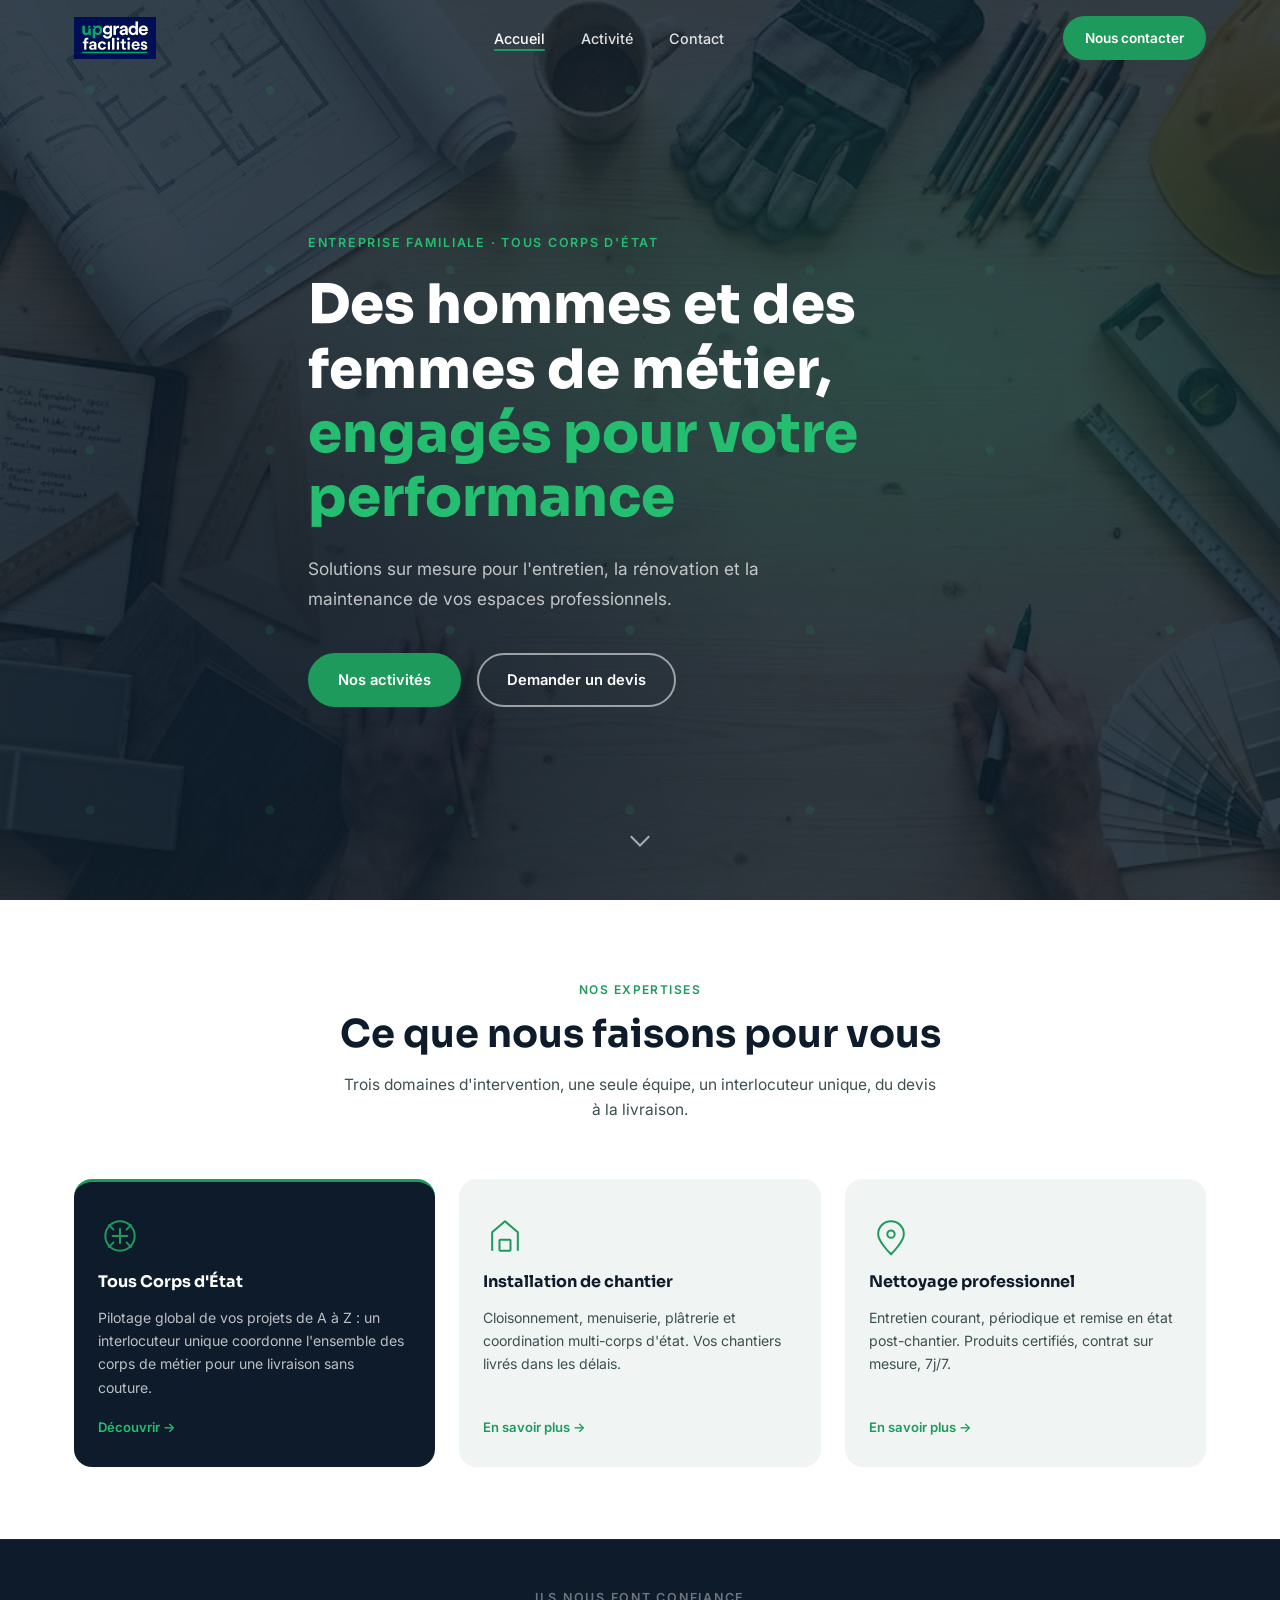
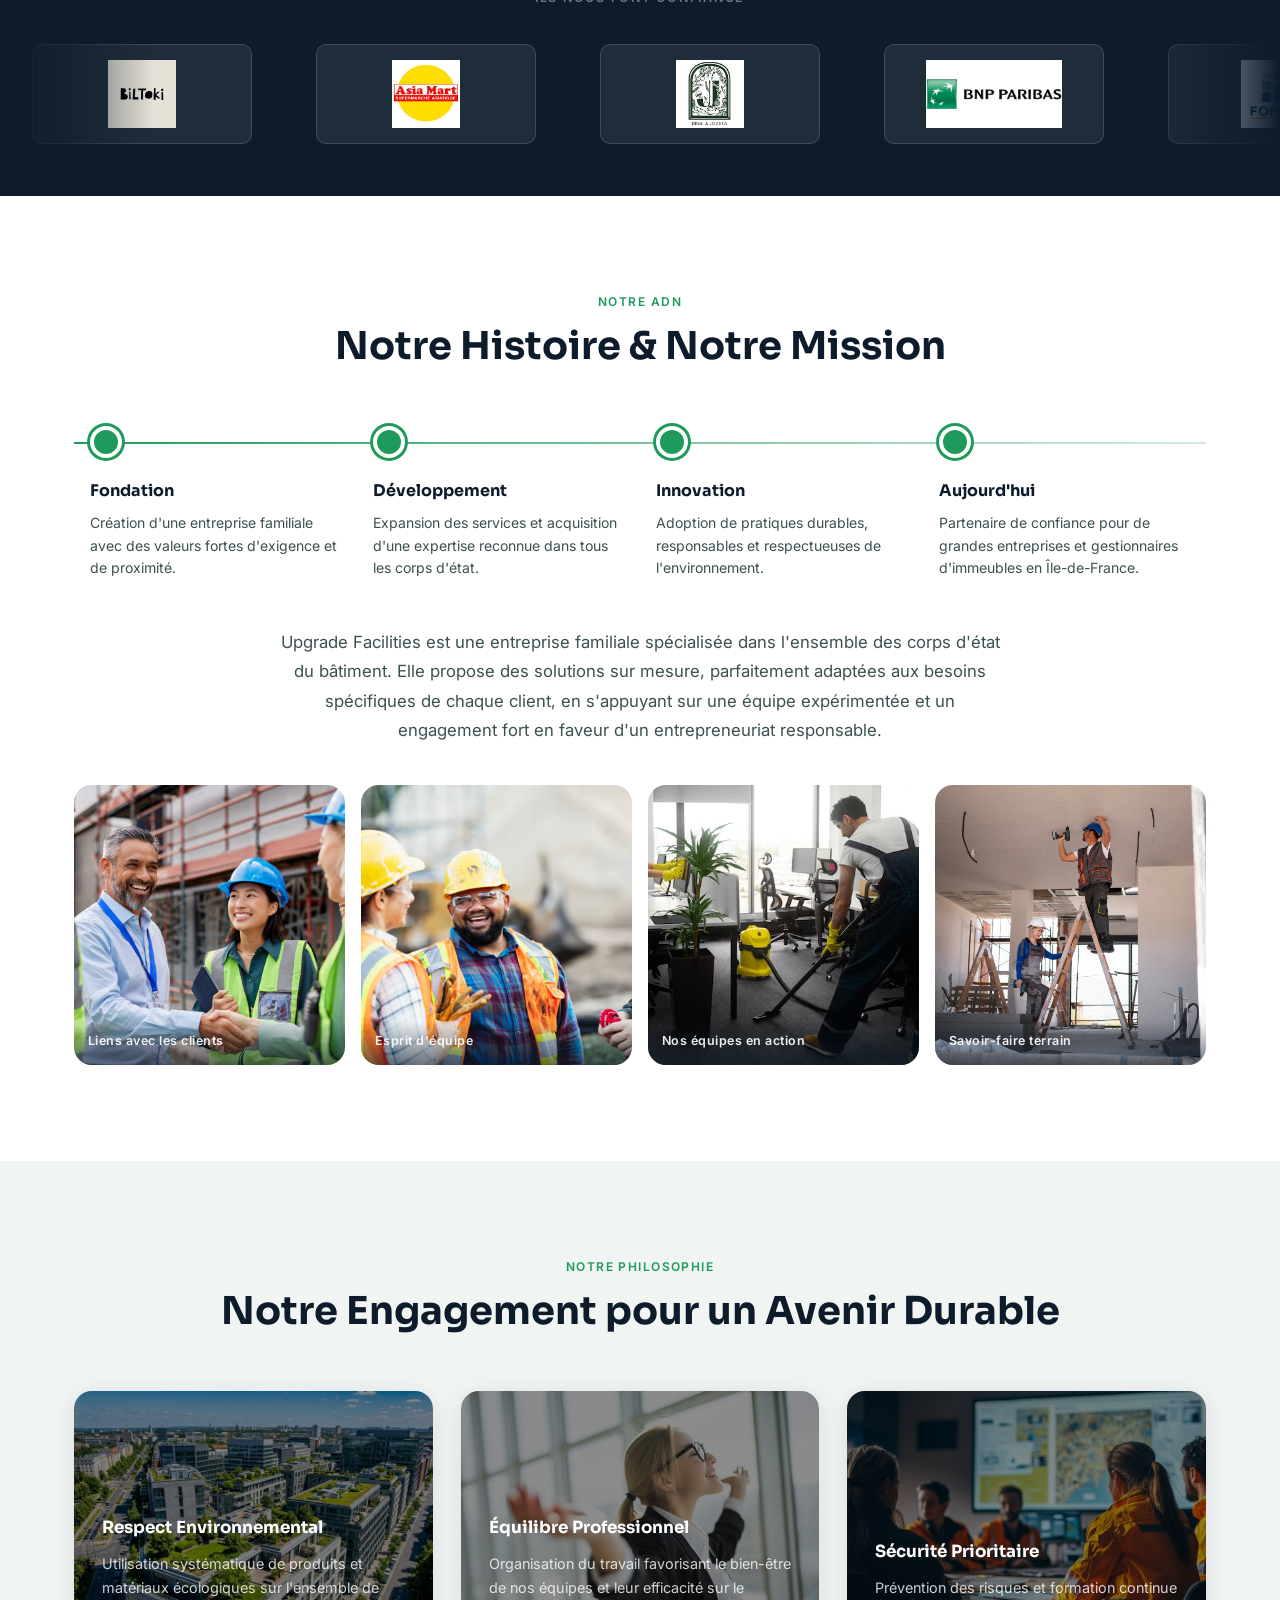
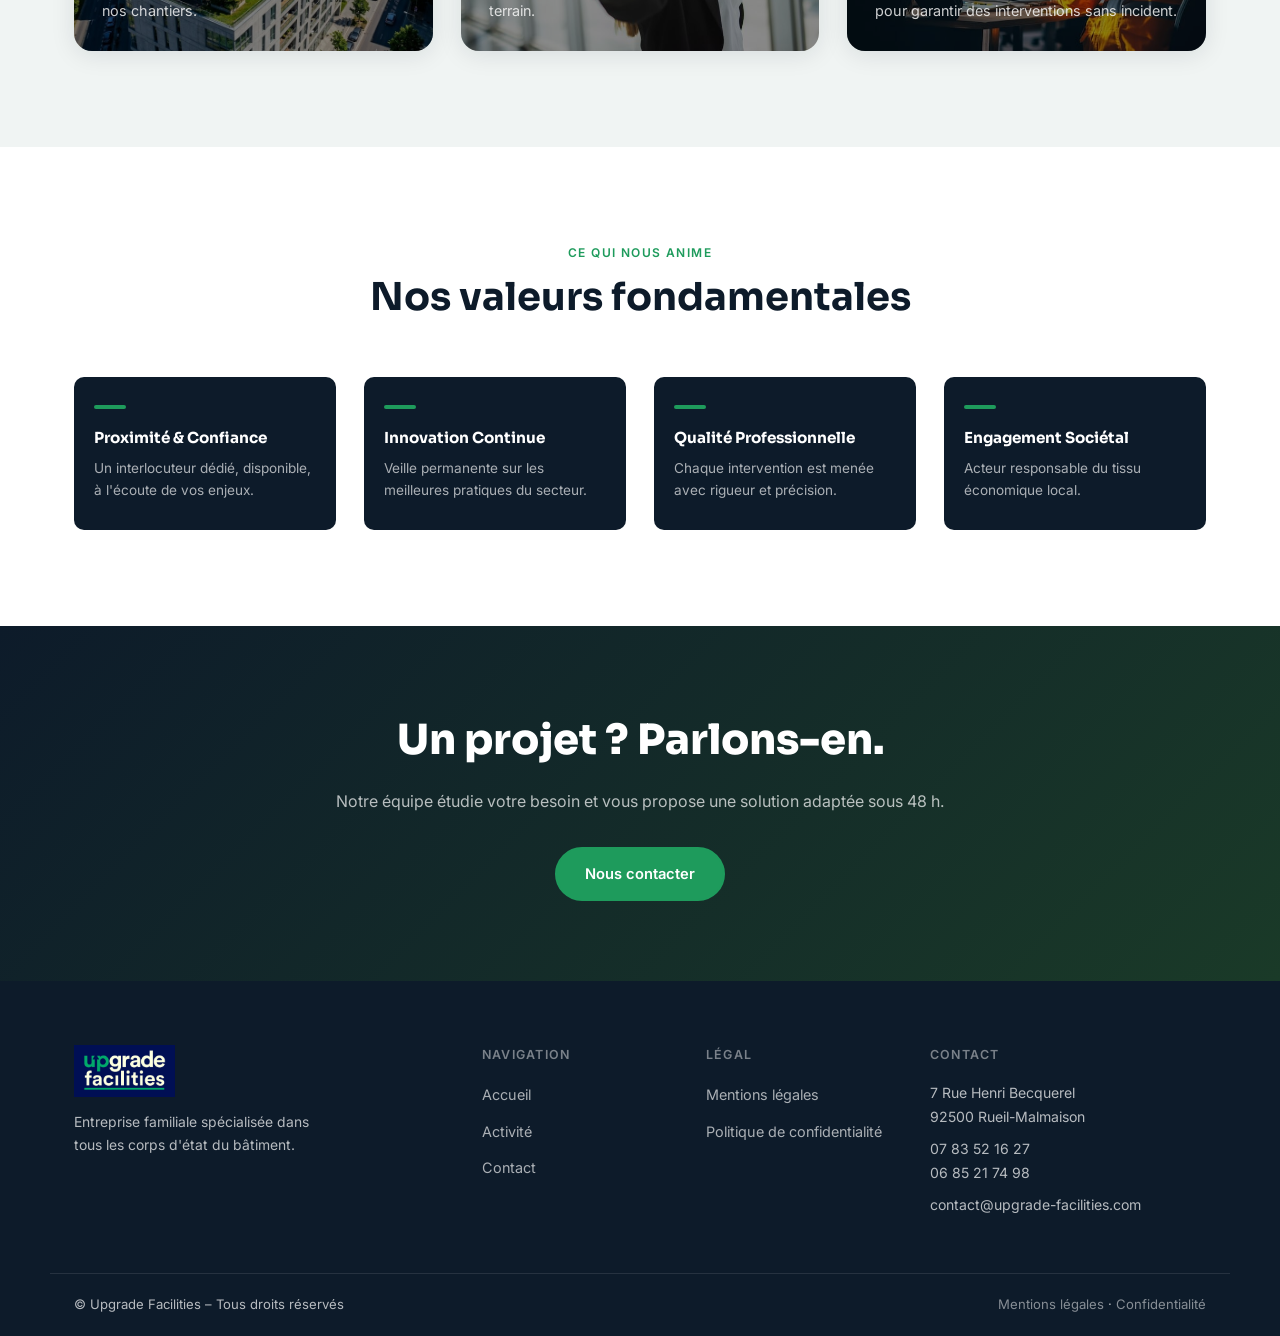
==== commit 3c0a97af: "Add files via upload" ====
--- a/index.html
+++ b/index.html
@@ -20,7 +20,7 @@
       <ul class="nav-links">
         <li><a href="index.html" class="active">Accueil</a></li>
         <li><a href="activite.html">Activité</a></li>
-        <li><a href="contact.html">Contacts</a></li>
+        <li><a href="contact.html">Contact</a></li>
       </ul>
       <a href="contact.html" class="btn-nav">Nous contacter</a>
       <button id="hamburger" aria-label="Menu" aria-expanded="false">
@@ -36,7 +36,8 @@
   </nav>
 
   <!-- ══ HERO ══ -->
-  <header class="hero">
+  <header class="hero hero--photo">
+    <div class="hero-bg-img" style="background-image:url('img/fond_chantier.jpeg')"></div>
     <div class="hero-overlay"></div>
     <div class="hero-content fade-in">
       <p class="hero-eyebrow">Entreprise familiale · Tous corps d'état</p>
@@ -58,33 +59,21 @@
       <div class="section-header fade-in">
         <p class="eyebrow">Nos expertises</p>
         <h2>Ce que nous faisons pour vous</h2>
-        <p class="section-sub">Quatre domaines d'intervention, une seule équipe, un interlocuteur unique — du devis à la livraison.</p>
+        <p class="section-sub">Trois domaines d'intervention, une seule équipe, un interlocuteur unique, du devis à la livraison.</p>
       </div>
       <div class="services-intro-grid fade-in">
 
-        <div class="service-card">
+        <div class="service-card service-card--tce">
           <div class="service-card-icon">
             <svg viewBox="0 0 48 48" fill="none" xmlns="http://www.w3.org/2000/svg">
-              <rect x="6" y="6" width="36" height="36" rx="4" stroke="currentColor" stroke-width="2.2"/>
-              <path d="M14 24h20M14 32h12M14 16h20" stroke="currentColor" stroke-width="2.2" stroke-linecap="round"/>
+              <circle cx="24" cy="24" r="16" stroke="currentColor" stroke-width="2.2"/>
+              <path d="M16 24h16M24 16v16" stroke="currentColor" stroke-width="2.2" stroke-linecap="round"/>
+              <path d="M12 12l5 5M36 12l-5 5M12 36l5-5M36 36l-5-5" stroke="currentColor" stroke-width="2" stroke-linecap="round"/>
             </svg>
           </div>
-          <h4>Revêtements muraux</h4>
-          <p>Peinture professionnelle, papier peint et finitions décoratives résistantes pour vos espaces tertiaires et industriels.</p>
-          <a href="activite.html#act-muraux" class="service-card-link">En savoir plus →</a>
-        </div>
-
-        <div class="service-card">
-          <div class="service-card-icon">
-            <svg viewBox="0 0 48 48" fill="none" xmlns="http://www.w3.org/2000/svg">
-              <rect x="6" y="34" width="36" height="6" rx="2" stroke="currentColor" stroke-width="2.2"/>
-              <path d="M12 34V14M36 34V14" stroke="currentColor" stroke-width="2.2" stroke-linecap="round"/>
-              <path d="M8 14h32" stroke="currentColor" stroke-width="2.2" stroke-linecap="round"/>
-            </svg>
-          </div>
-          <h4>Revêtements de sol</h4>
-          <p>Parquet, moquette, vinyle et LVT adaptés à chaque niveau de trafic. Pose soignée et conseil matériaux inclus.</p>
-          <a href="activite.html#act-sol" class="service-card-link">En savoir plus →</a>
+          <h4>Tous Corps d'État</h4>
+          <p>Pilotage global de vos projets de A à Z : un interlocuteur unique coordonne l'ensemble des corps de métier pour une livraison sans couture.</p>
+          <a href="activite.html#act-chantier" class="service-card-link">Découvrir →</a>
         </div>
 
         <div class="service-card">
@@ -182,7 +171,7 @@
         <p>Upgrade Facilities est une entreprise familiale spécialisée dans l'ensemble des corps d'état du bâtiment. Elle propose des solutions sur mesure, parfaitement adaptées aux besoins spécifiques de chaque client, en s'appuyant sur une équipe expérimentée et un engagement fort en faveur d'un entrepreneuriat responsable.</p>
       </div>
 
-      <!-- Galerie humaine — 3 photos conservées -->
+      <!-- Galerie humaine — 4 photos -->
       <div class="team-gallery-grid fade-in">
         <figure class="team-gallery-img">
           <img src="img/chef_projet_souriant.jpg" alt="Professionnel souriant en tenue professionnelle" loading="lazy" />
@@ -193,8 +182,12 @@
           <figcaption>Esprit d'équipe</figcaption>
         </figure>
         <figure class="team-gallery-img">
-          <img src="img/nettoyage_pro2.jpg" alt="Équipe de trois professionnels souriants dans un espace de travail moderne" loading="lazy" />
+          <img src="img/nettoyage_pro2.jpg" alt="Équipe de professionnels souriants dans un espace de travail moderne" loading="lazy" />
           <figcaption>Nos équipes en action</figcaption>
+        </figure>
+        <figure class="team-gallery-img">
+          <img src="img/chantier_insta.jpeg" alt="Chantier professionnel Upgrade Facilities en cours d'installation" loading="lazy" />
+          <figcaption>Savoir-faire terrain</figcaption>
         </figure>
       </div>
     </div>
@@ -209,22 +202,22 @@
       </div>
       <div class="engage-grid fade-in">
         <div class="engage-card">
-          <div class="engage-icon-svg">
-            <svg viewBox="0 0 40 40" fill="none" xmlns="http://www.w3.org/2000/svg"><path d="M20 36C12 36 6 28 6 20c0-4 2-8 6-10 0 6 4 10 8 10 0-6 4-12 10-14-1 3-1 6 0 8 2-2 4-5 4-8 2 3 2 7 0 10 2-1 4-3 4-6 1 3 1 7-1 10-2 4-7 6-12 6h-5z" stroke="currentColor" stroke-width="1.8" stroke-linejoin="round"/></svg>
+          <div class="engage-illus">
+            <img src="img\bat_vert.jpeg"" alt="Respect environnemental" loading="lazy" />
           </div>
           <h4>Respect Environnemental</h4>
           <p>Utilisation systématique de produits et matériaux écologiques sur l'ensemble de nos chantiers.</p>
         </div>
         <div class="engage-card">
-          <div class="engage-icon-svg">
-            <svg viewBox="0 0 40 40" fill="none" xmlns="http://www.w3.org/2000/svg"><circle cx="20" cy="14" r="6" stroke="currentColor" stroke-width="1.8"/><path d="M8 34c0-6.627 5.373-12 12-12s12 5.373 12 12" stroke="currentColor" stroke-width="1.8" stroke-linecap="round"/><path d="M26 20l4 4-4 4" stroke="currentColor" stroke-width="1.8" stroke-linecap="round" stroke-linejoin="round"/></svg>
+          <div class="engage-illus">
+            <img src="img\vivre.jpeg" alt="Équilibre professionnel" loading="lazy" />
           </div>
           <h4>Équilibre Professionnel</h4>
           <p>Organisation du travail favorisant le bien-être de nos équipes et leur efficacité sur le terrain.</p>
         </div>
         <div class="engage-card">
-          <div class="engage-icon-svg">
-            <svg viewBox="0 0 40 40" fill="none" xmlns="http://www.w3.org/2000/svg"><path d="M20 6l3 9h9l-7.5 5.5 3 9L20 24l-7.5 5.5 3-9L8 15h9z" stroke="currentColor" stroke-width="1.8" stroke-linejoin="round"/></svg>
+          <div class="engage-illus">
+            <img src="img\securite_reunion.jpeg" alt="Sécurité prioritaire" loading="lazy" />
           </div>
           <h4>Sécurité Prioritaire</h4>
           <p>Prévention des risques et formation continue pour garantir des interventions sans incident.</p>
--- a/style.css
+++ b/style.css
@@ -682,14 +682,18 @@
   box-shadow: var(--shadow-lg);
   aspect-ratio: 4/3;
   background: var(--gray-100);
+  position: static;
+  top: auto;
 }
 .activity-img img {
   width: 100%;
   height: 100%;
   object-fit: cover;
-  transition: transform 0.5s ease;
-}
-.activity-img:hover img { transform: scale(1.04); }
+  transition: none;
+  transform: none;
+  will-change: auto;
+}
+.activity-img:hover img { transform: none; transition: none; }
 .activity-tag {
   display: inline-block;
   background: rgba(30,155,92,.12);
@@ -2030,7 +2034,7 @@
 }
 .services-intro-grid {
   display: grid;
-  grid-template-columns: repeat(4, 1fr);
+  grid-template-columns: repeat(3, 1fr); /* 1 fr, 1 fr, 1 fr */
   gap: 24px;
   margin-top: 48px;
 }
@@ -2081,6 +2085,325 @@
 @media (max-width: 1024px) {
   .services-intro-grid { grid-template-columns: repeat(2, 1fr); }
 }
-@media (max-width: 560px) {
-  .services-intro-grid { grid-template-columns: 1fr; }
-}
+
+/* ═══════════════════════════════════════════
+   HERO — IMAGE PHOTO DE FOND
+═══════════════════════════════════════════ */
+.hero--photo {
+  background: var(--navy);
+}
+.hero-bg-img {
+  position: absolute;
+  inset: 0;
+  background-size: cover;
+  background-position: center 40%;
+  background-repeat: no-repeat;
+  opacity: 0.18;
+  z-index: 0;
+  pointer-events: none;
+}
+/* Conserver le dégradé et les points */
+.hero--photo::before { z-index: 1; }
+.hero--photo .hero-overlay { z-index: 2; }
+.hero--photo .hero-content { z-index: 3; }
+.hero--photo .hero-scroll-hint { z-index: 4; }
+
+/* ═══════════════════════════════════════════
+   SERVICE CARD — Variante TCE (mise en avant)
+═══════════════════════════════════════════ */
+.service-card--tce {
+  background: var(--navy);
+  border-top-color: var(--green);
+}
+.service-card--tce h4 { color: #fff; }
+.service-card--tce p  { color: rgba(255,255,255,.72); }
+.service-card--tce .service-card-link { color: var(--green-light); }
+.service-card--tce:hover { border-top-color: var(--green-light); }
+
+/* ═══════════════════════════════════════════
+   ENGAGE CARD — Image permanente, opacité fixe
+═══════════════════════════════════════════ */
+.engage-card {
+  position: relative;
+  overflow: hidden;
+  /* Hauteur minimale pour que l'image ait de l'espace */
+  min-height: 260px;
+  display: flex;
+  flex-direction: column;
+  justify-content: flex-end;
+}
+/* Image visible avec filtre noir transparent réduit */
+.engage-illus {
+  position: absolute;
+  inset: 0;
+  z-index: 0;
+  opacity: 1;
+}
+.engage-illus img {
+  width: 100%;
+  height: 100%;
+  object-fit: cover;
+  display: block;
+}
+/* Voile noir transparent réduit par-dessus l'image */
+.engage-illus::after {
+  content: '';
+  position: absolute;
+  inset: 0;
+  background: rgba(0,0,0,.45);
+}
+/* Texte toujours au premier plan, toujours en blanc */
+.engage-card h4,
+.engage-card p {
+  position: relative;
+  z-index: 1;
+  color: #fff;
+  text-align: left;
+}
+.engage-card h4 {
+  color: #fff;
+  margin-bottom: 10px;
+}
+.engage-card p {
+  color: rgba(255,255,255,.80);
+}
+/* Supprimer le border-top vert hérité sur engage-card */
+.engage-card {
+  border-top: none;
+}
+/* Retrait du padding générique, remplacement par padding interne */
+.engage-grid .engage-card {
+  padding: 0;
+}
+.engage-card h4,
+.engage-card p {
+  padding-left: 28px;
+  padding-right: 28px;
+}
+.engage-card h4 { padding-top: 0; }
+.engage-card p  { padding-bottom: 28px; }
+
+/* ═══════════════════════════════════════════
+   ACTIVITE PAGE — Rééquilibrage image/texte
+   Images 100 % statiques : aucun sticky,
+   aucune transition, aucun transform
+═══════════════════════════════════════════ */
+.activity-block {
+  grid-template-columns: 45% 55%;
+  gap: 48px;
+  align-items: center;
+}
+.activity-img {
+  aspect-ratio: 3/2;
+  position: static;
+  top: auto;
+}
+.activity-img img {
+  width: 100%;
+  height: 100%;
+  object-fit: cover;
+  transition: none;
+  transform: none;
+  will-change: auto;
+}
+.activity-img:hover img {
+  transform: none;
+  transition: none;
+}
+.activity-content h3 {
+  font-size: clamp(1.25rem, 2vw, 1.65rem);
+}
+.activity-content p {
+  font-size: .93rem;
+}
+.activity-list li {
+  font-size: .87rem;
+}
+/* Bénéfices plus compacts */
+.activity-benefits {
+  display: flex;
+  flex-wrap: wrap;
+  gap: 8px;
+  margin-bottom: 16px;
+}
+.benefit-badge {
+  display: inline-flex;
+  align-items: center;
+  gap: 6px;
+  font-size: .78rem;
+  font-weight: 600;
+  padding: 5px 11px;
+  border-radius: 50px;
+  background: rgba(30,155,92,.10);
+  color: var(--green-dark);
+}
+.benefit-badge svg {
+  width: 14px;
+  height: 14px;
+  flex-shrink: 0;
+}
+.activity-value {
+  background: var(--gray-100);
+  border-left: 3px solid var(--green);
+  border-radius: 0 var(--radius) var(--radius) 0;
+  padding: 14px 18px;
+  margin-bottom: 16px;
+}
+.activity-value p {
+  font-size: .88rem;
+  margin-bottom: 0;
+  color: var(--gray-700);
+}
+
+.activity-tag--tce {
+  background: rgba(13,27,42,.10);
+  color: var(--navy);
+}
+
+@media (max-width: 900px) {
+  .activity-block {
+    grid-template-columns: 1fr;
+    gap: 28px;
+  }
+  .activity-img { aspect-ratio: 16/9; }
+}
+
+/* ═══════════════════════════════════════════
+   HIÉRARCHIE PARENT → ENFANT
+   TCE = parent / Revêtements = enfant indenté
+═══════════════════════════════════════════ */
+
+/* Wrapper commun : positionne le trait vert */
+.tce-parent-wrapper {
+  position: relative;
+}
+
+/* Trait vert vertical — positionné en absolu
+   à gauche du wrapper, collé sous le bloc TCE */
+.tce-child-group {
+  position: relative;
+  /* Pas de margin/padding — le décalage se fait
+     via grid-template-columns sur l'activity-block */
+  margin-top: 0;
+  margin-bottom: 80px;
+  padding: 0;
+}
+
+/* Le trait vert passe par un pseudo-élément sur
+   le wrapper parent, ancré à gauche du container */
+.tce-parent-wrapper::after {
+  content: '';
+  position: absolute;
+  /* Aligné sur le bord gauche du container (24px = padding container) */
+  left: 24px;
+  /* Commence à mi-hauteur du bloc TCE (~50% de son height) */
+  top: 50%;
+  /* Descend jusqu'au bas du groupe */
+  bottom: 0;
+  width: 3px;
+  background: var(--green);
+  border-radius: 0 0 3px 3px;
+}
+
+/* Le grid enfant : colonne fantôme de 56px à gauche
+   pour décaler réellement image + texte vers la droite */
+.tce-child-group .activity-block {
+  grid-template-columns: 56px 1fr 1fr;
+  margin-bottom: 0;
+}
+
+/* La colonne fantôme est vide — on force le contenu
+   à partir de la colonne 2 */
+.tce-child-group .activity-block > :first-child {
+  grid-column: 3;
+  grid-row: 1;
+}
+.tce-child-group .activity-block > :last-child {
+  grid-column: 2;
+  grid-row: 1;
+}
+
+/* Badge enfant */
+.activity-tag--child {
+  background: rgba(30, 155, 92, .10);
+  color: var(--green-dark);
+  border: 1px solid rgba(30, 155, 92, .35);
+  font-size: .72rem;
+  font-weight: 700;
+  letter-spacing: .06em;
+}
+
+@media (max-width: 900px) {
+  .tce-parent-wrapper::after {
+    left: 16px;
+    top: 45%;
+  }
+  .tce-child-group .activity-block {
+    grid-template-columns: 24px 1fr;
+  }
+  .tce-child-group .activity-block > :first-child {
+    grid-column: 2;
+    grid-row: 2;
+  }
+  .tce-child-group .activity-block > :last-child {
+    grid-column: 2;
+    grid-row: 1;
+  }
+}
+
+/* ═══════════════════════════════════════════
+   SLIDER REVÊTEMENTS — même mécanique que
+   le carrousel Réalisations (translateX px)
+═══════════════════════════════════════════ */
+.rev-slider-outer {
+  position: relative;
+  overflow: hidden;
+}
+
+.rev-slider-viewport {
+  width: 100%;
+  height: 100%;
+  overflow: hidden;
+  border-radius: var(--radius-lg);
+}
+
+.rev-slider-track {
+  display: flex;
+  height: 100%;
+  transition: transform 0.55s cubic-bezier(0.25, 0.46, 0.45, 0.94);
+  will-change: transform;
+}
+
+.rev-slide {
+  flex-shrink: 0;
+  height: 100%;
+  object-fit: cover;
+  display: block;
+}
+
+/* Dots */
+.rev-slider-dots {
+  position: absolute;
+  bottom: 12px;
+  left: 50%;
+  transform: translateX(-50%);
+  display: flex;
+  gap: 7px;
+  z-index: 2;
+}
+
+.rev-dot {
+  width: 8px;
+  height: 8px;
+  border-radius: 50%;
+  background: rgba(255, 255, 255, .45);
+  border: 1.5px solid rgba(255, 255, 255, .75);
+  cursor: pointer;
+  padding: 0;
+  transition: background 0.3s ease, transform 0.3s ease;
+}
+
+.rev-dot.active {
+  background: #fff;
+  transform: scale(1.25);
+}
